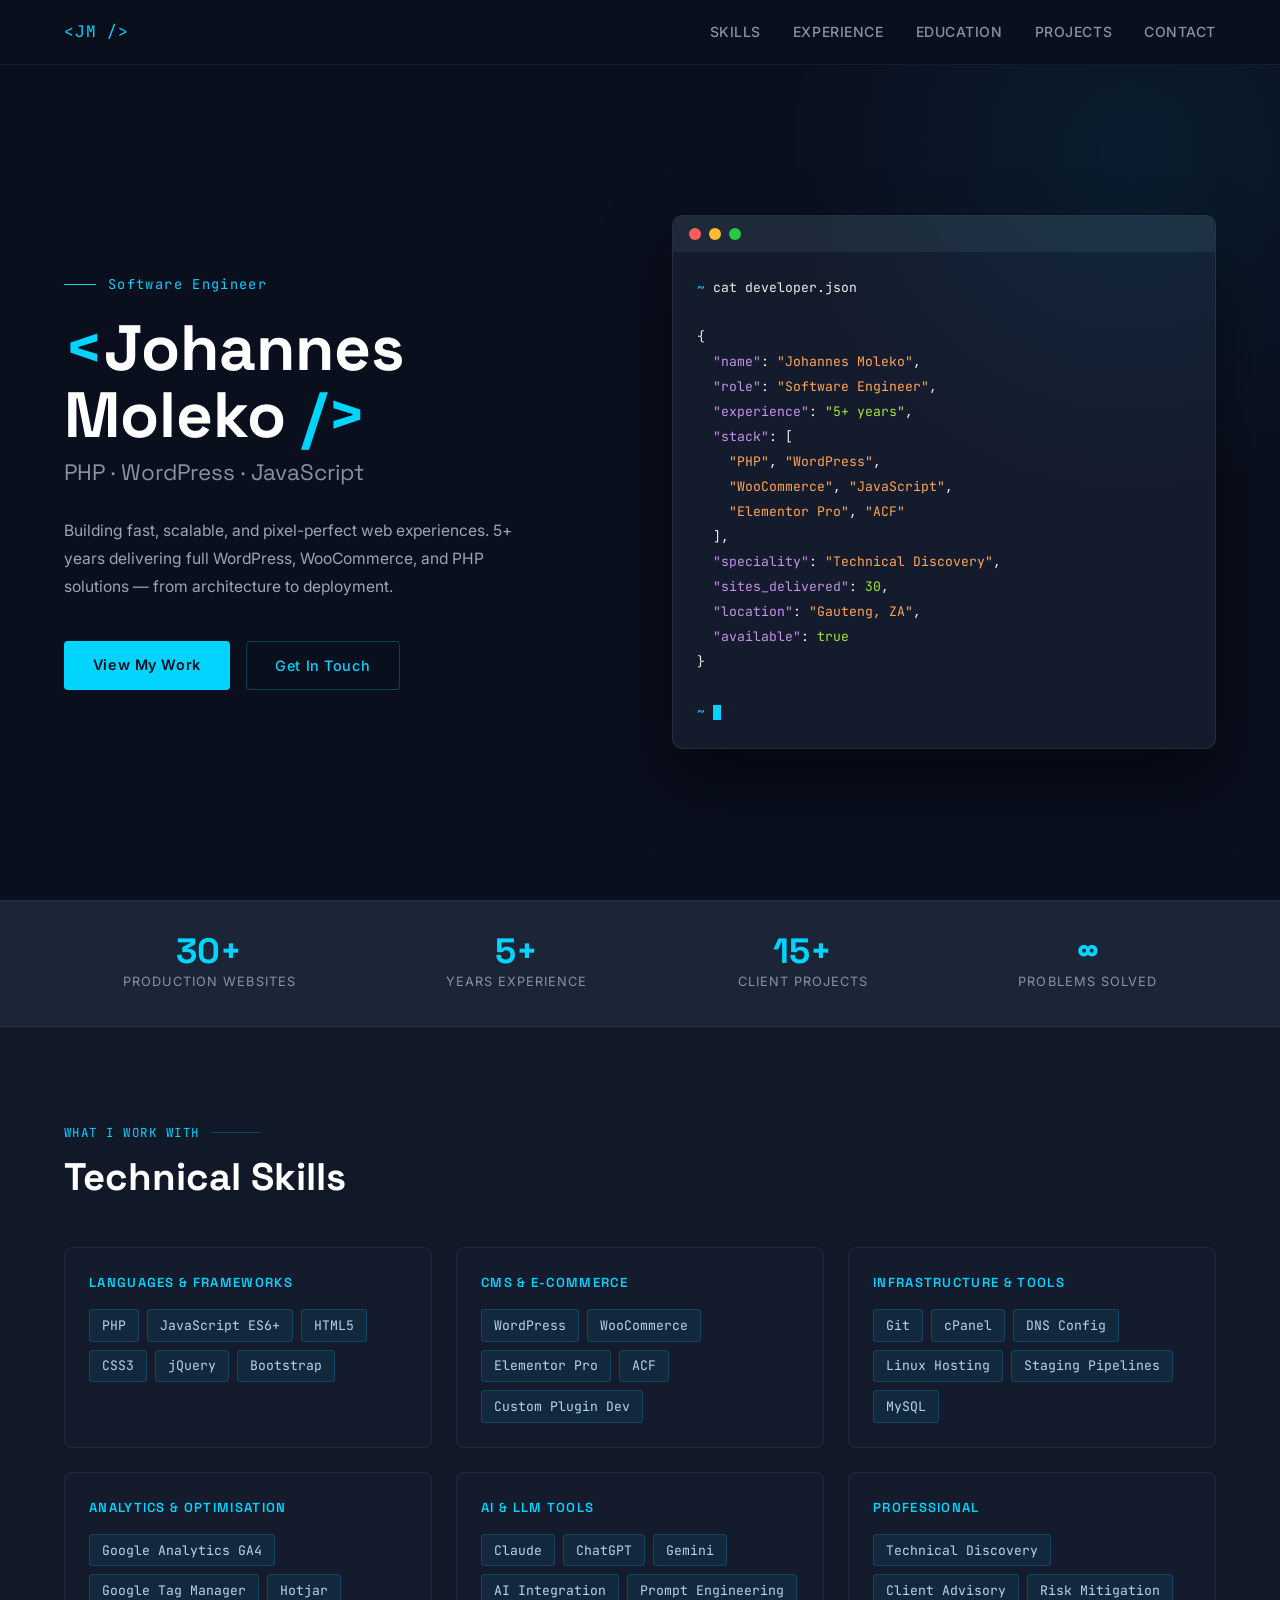
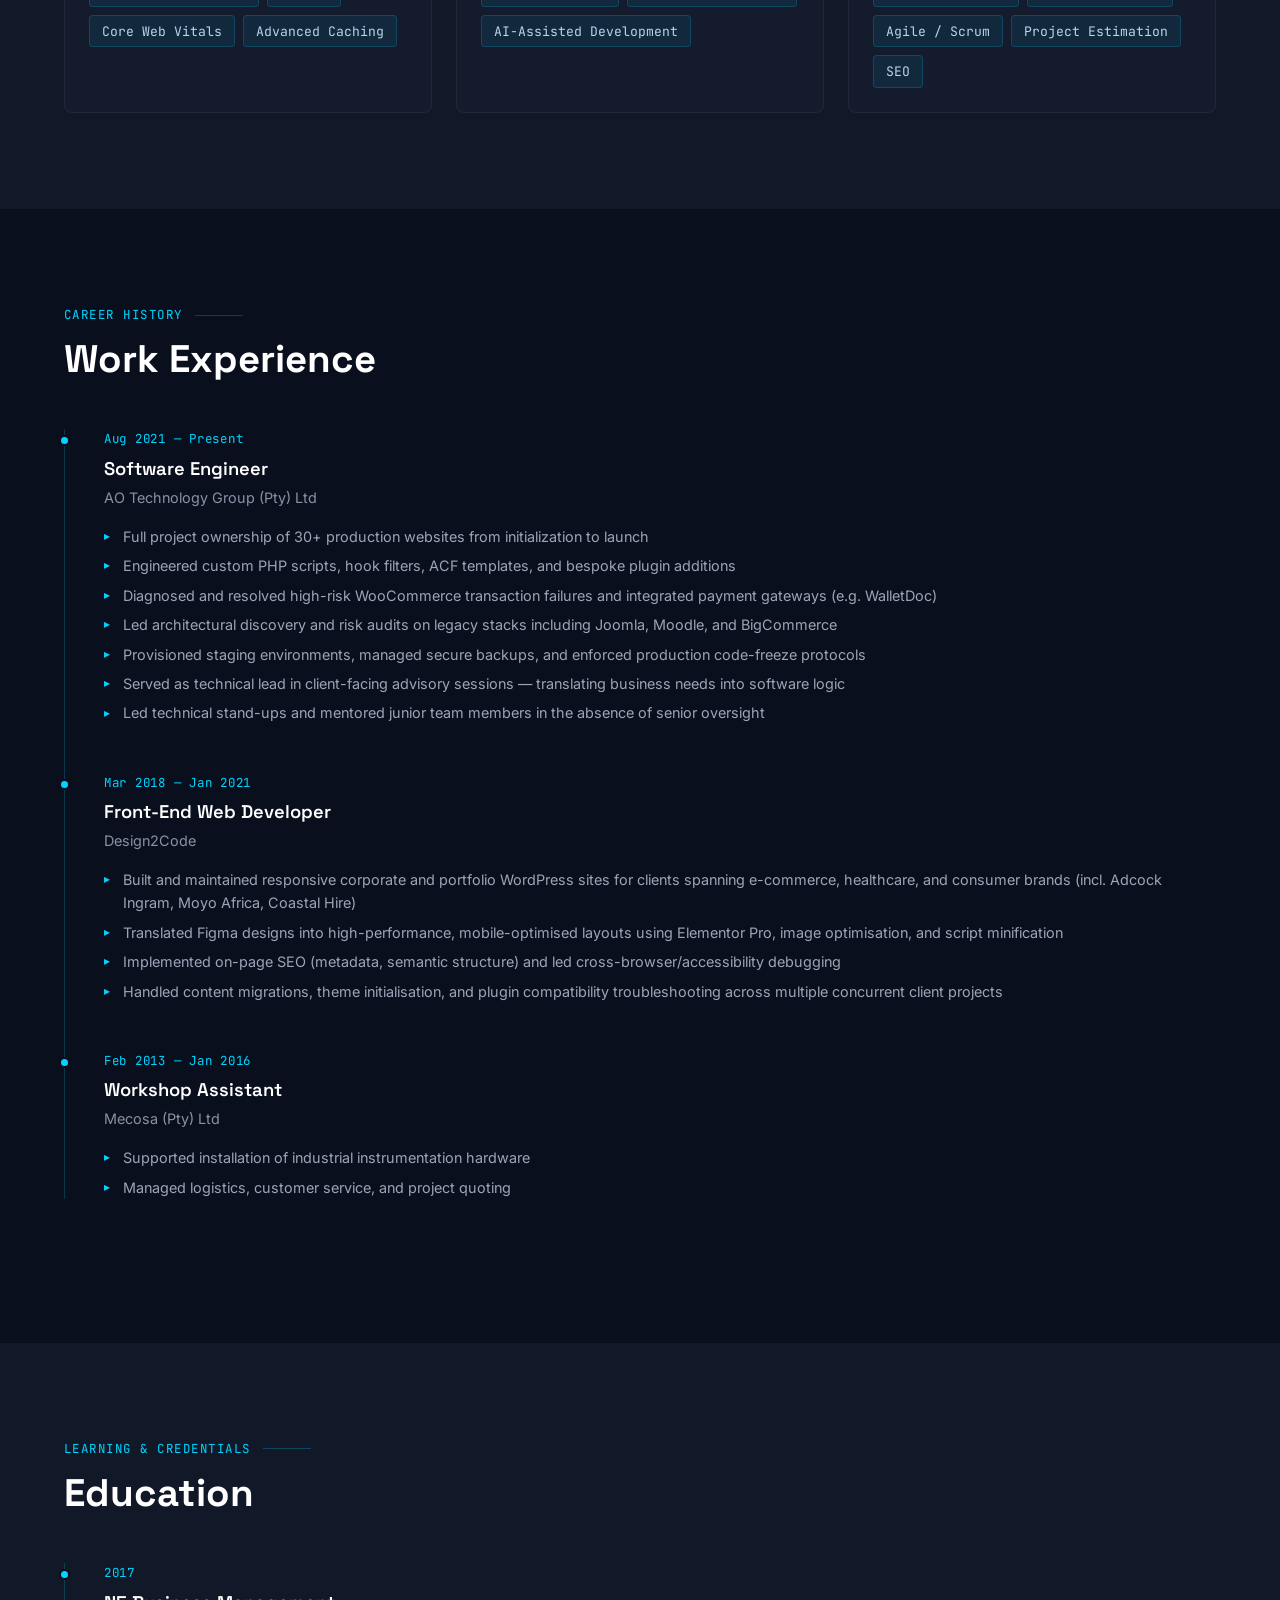
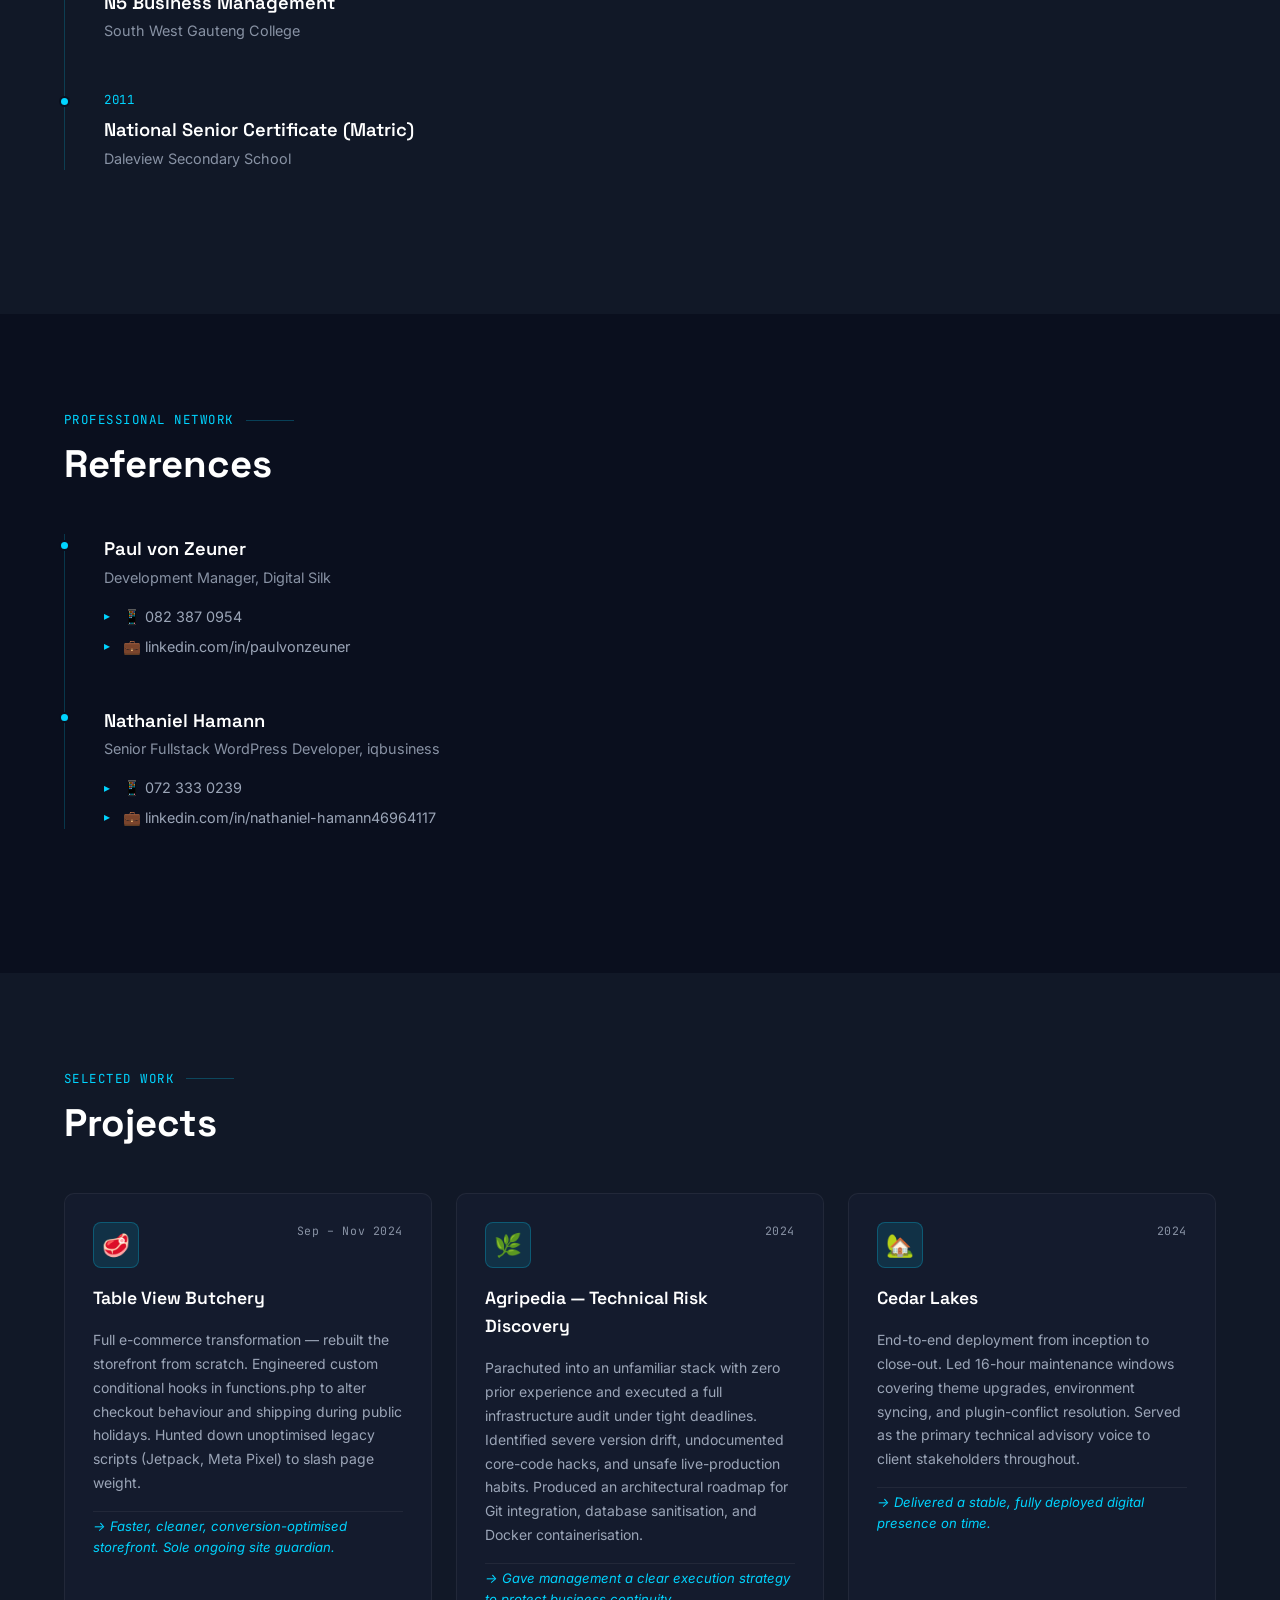
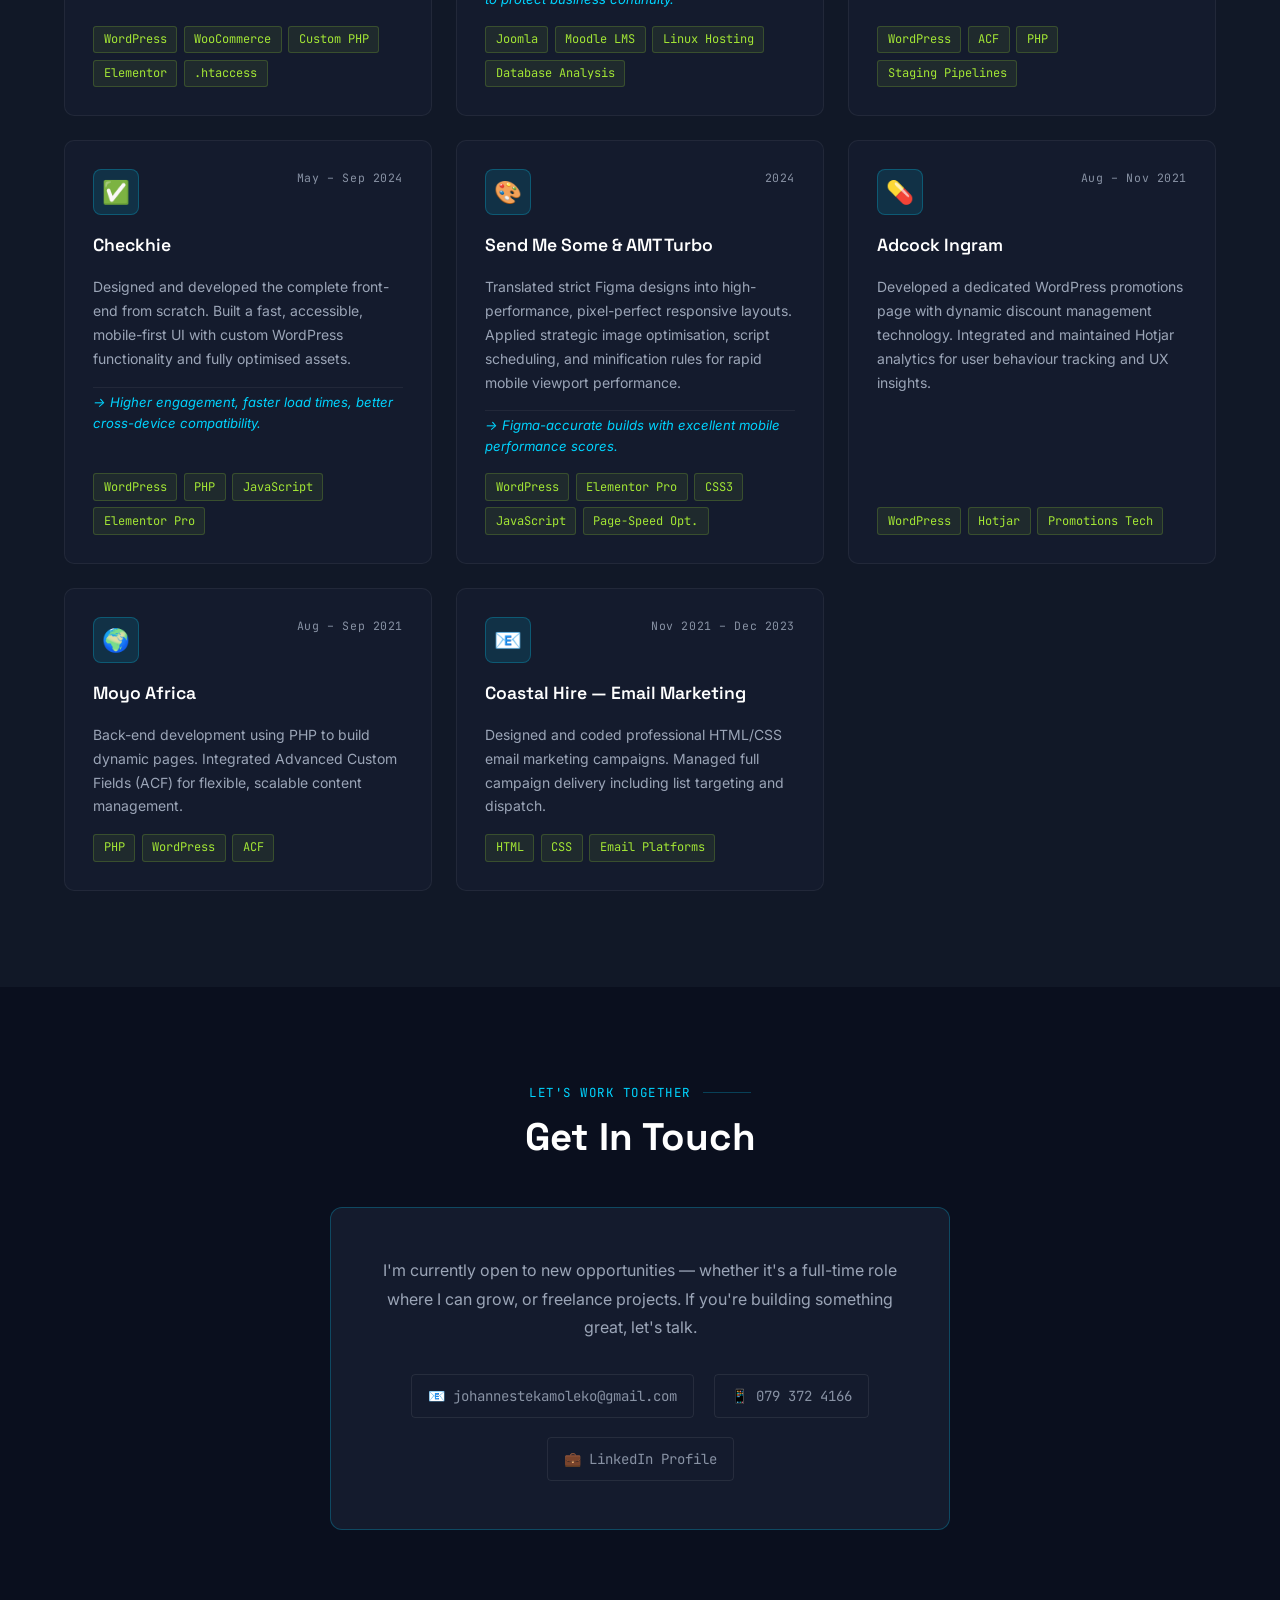
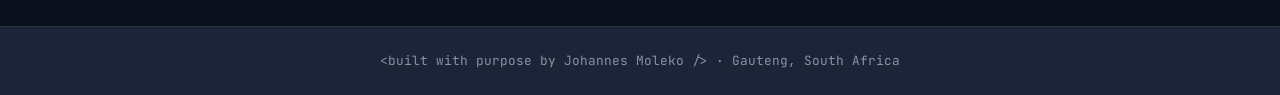
==== index.html @ 02ab4fca "Fix portfolio page: serve as index.html, valid HTML, mobile nav, a11y Co-Authored-By: Devin AI <1582" ====
<!DOCTYPE html>
<html lang="en">
<head>
<meta charset="UTF-8">
<meta name="viewport" content="width=device-width, initial-scale=1.0">
<title>Johannes Moleko — Software Engineer</title>
<meta name="description" content="Johannes Moleko — Software Engineer in Gauteng, South Africa. 5+ years building PHP, WordPress, WooCommerce and JavaScript solutions.">
<meta name="theme-color" content="#0A0F1E">
<meta property="og:type" content="website">
<meta property="og:title" content="Johannes Moleko — Software Engineer">
<meta property="og:description" content="5+ years building PHP, WordPress, WooCommerce and JavaScript solutions — from architecture to deployment.">
<link rel="preconnect" href="https://fonts.googleapis.com">
<link rel="preconnect" href="https://fonts.gstatic.com" crossorigin>
<link href="https://fonts.googleapis.com/css2?family=Space+Grotesk:wght@300;400;500;600;700&amp;family=Inter:wght@300;400;500&amp;family=JetBrains+Mono:wght@400;500&amp;display=swap" rel="stylesheet">
<style>
  *, *::before, *::after { box-sizing: border-box; margin: 0; padding: 0; }

  :root {
    --navy: #0A0F1E;
    --navy-mid: #111827;
    --navy-light: #1C2538;
    --cyan: #00D4FF;
    --cyan-dim: rgba(0,212,255,0.12);
    --cyan-border: rgba(0,212,255,0.25);
    --cream: #F0EDE6;
    --slate: #8892A4;
    --white: #ffffff;
    --card-bg: #141B2D;
  }

  html { scroll-behavior: smooth; }

  @media (prefers-reduced-motion: reduce) {
    html { scroll-behavior: auto; }
    *, *::before, *::after {
      animation-duration: 0.01ms !important;
      animation-iteration-count: 1 !important;
      transition-duration: 0.01ms !important;
    }
  }

  body {
    background: var(--navy);
    color: var(--cream);
    font-family: 'Inter', sans-serif;
    font-size: 16px;
    line-height: 1.6;
    overflow-x: hidden;
  }

  /* Offset anchor targets so the fixed nav does not cover section headings */
  section[id], div[id] { scroll-margin-top: 5rem; }

  a:focus-visible, button:focus-visible {
    outline: 2px solid var(--cyan);
    outline-offset: 3px;
  }

  .skip-link {
    position: absolute; left: -9999px; top: 0; z-index: 200;
    background: var(--cyan); color: var(--navy);
    padding: 0.6rem 1rem; border-radius: 0 0 4px 0;
    font-size: 0.875rem; text-decoration: none;
  }
  .skip-link:focus { left: 0; }

  /* NAV */
  nav {
    position: fixed; top: 0; left: 0; right: 0; z-index: 100;
    display: flex; justify-content: space-between; align-items: center;
    padding: 1.2rem 5%;
    background: rgba(10,15,30,0.85);
    backdrop-filter: blur(12px);
    border-bottom: 1px solid rgba(255,255,255,0.05);
  }
  .nav-logo {
    font-family: 'JetBrains Mono', monospace;
    font-size: 1rem; color: var(--cyan);
    text-decoration: none; letter-spacing: 0.05em;
  }
  .nav-links { display: flex; gap: 2rem; list-style: none; }
  .nav-links a {
    color: var(--slate); text-decoration: none; font-size: 0.875rem;
    font-weight: 500; letter-spacing: 0.04em; text-transform: uppercase;
    transition: color 0.2s;
  }
  .nav-links a:hover, .nav-links a:focus-visible { color: var(--cyan); }

  /* HERO */
  .hero {
    min-height: 100vh;
    display: flex; align-items: center;
    padding: 8rem 5% 4rem;
    position: relative; overflow: hidden;
  }
  .hero::before {
    content: '';
    position: absolute; top: -200px; right: -200px;
    width: 700px; height: 700px;
    background: radial-gradient(circle, rgba(0,212,255,0.07) 0%, transparent 70%);
    pointer-events: none;
  }
  .hero-grid {
    display: grid; grid-template-columns: 1fr 1fr;
    gap: 4rem; align-items: center; max-width: 1200px; margin: 0 auto; width: 100%;
  }
  .hero-eyebrow {
    font-family: 'JetBrains Mono', monospace;
    font-size: 0.85rem; color: var(--cyan);
    letter-spacing: 0.1em; margin-bottom: 1.2rem;
    display: flex; align-items: center; gap: 0.75rem;
  }
  .hero-eyebrow::before {
    content: ''; display: block;
    width: 32px; height: 1px; background: var(--cyan);
  }
  .hero-name {
    font-family: 'Space Grotesk', sans-serif;
    font-size: clamp(2.5rem, 5vw, 4.5rem);
    font-weight: 700; line-height: 1.05;
    color: var(--white); margin-bottom: 0.5rem;
  }
  .hero-bracket { color: var(--cyan); }
  .hero-title {
    font-family: 'Space Grotesk', sans-serif;
    font-size: clamp(1rem, 2vw, 1.4rem);
    font-weight: 400; color: var(--slate);
    margin-bottom: 1.8rem; line-height: 1.4;
  }
  .hero-desc {
    color: #9BA5B7; font-size: 0.975rem;
    line-height: 1.8; margin-bottom: 2.5rem; max-width: 480px;
  }
  .hero-cta { display: flex; gap: 1rem; flex-wrap: wrap; }
  .btn-primary {
    background: var(--cyan); color: var(--navy);
    padding: 0.75rem 1.8rem; border-radius: 4px;
    font-weight: 600; font-size: 0.9rem;
    text-decoration: none; letter-spacing: 0.04em;
    transition: opacity 0.2s, transform 0.2s;
    display: inline-block;
  }
  .btn-primary:hover { opacity: 0.88; transform: translateY(-2px); }
  .btn-outline {
    border: 1px solid var(--cyan-border); color: var(--cyan);
    padding: 0.75rem 1.8rem; border-radius: 4px;
    font-weight: 500; font-size: 0.9rem;
    text-decoration: none; letter-spacing: 0.04em;
    transition: background 0.2s, transform 0.2s;
    display: inline-block;
  }
  .btn-outline:hover { background: var(--cyan-dim); transform: translateY(-2px); }

  /* Terminal card */
  .terminal {
    background: var(--card-bg);
    border: 1px solid rgba(255,255,255,0.08);
    border-radius: 10px; overflow: hidden;
    box-shadow: 0 32px 64px rgba(0,0,0,0.5);
  }
  .terminal-bar {
    background: #1E2A3A; padding: 0.75rem 1rem;
    display: flex; align-items: center; gap: 0.5rem;
  }
  .dot { width: 12px; height: 12px; border-radius: 50%; }
  .dot-red { background: #FF5F57; }
  .dot-yellow { background: #FEBC2E; }
  .dot-green { background: #28C840; }
  .terminal-body {
    padding: 1.5rem;
    font-family: 'JetBrains Mono', monospace;
    font-size: 0.82rem; line-height: 1.9;
  }
  .t-prompt { color: var(--cyan); }
  .t-cmd { color: var(--cream); }
  .t-key { color: #C792EA; }
  .t-val { color: #A3E635; }
  .t-str { color: #FFA657; }
  .t-comment { color: var(--slate); }
  .cursor {
    display: inline-block; width: 8px; height: 1.1em;
    background: var(--cyan); vertical-align: text-bottom;
    animation: blink 1.1s step-end infinite;
  }
  @keyframes blink { 50% { opacity: 0; } }

  /* STATS BAR */
  .stats-bar {
    background: var(--navy-light);
    border-top: 1px solid rgba(255,255,255,0.05);
    border-bottom: 1px solid rgba(255,255,255,0.05);
    padding: 2rem 5%;
  }
  .stats-inner {
    max-width: 1200px; margin: 0 auto;
    display: flex; justify-content: space-around; flex-wrap: wrap; gap: 2rem;
  }
  .stat { text-align: center; }
  .stat-num {
    font-family: 'Space Grotesk', sans-serif;
    font-size: 2.2rem; font-weight: 700; color: var(--cyan);
    display: block; line-height: 1;
  }
  .stat-label {
    font-size: 0.8rem; color: var(--slate);
    text-transform: uppercase; letter-spacing: 0.08em;
    margin-top: 0.3rem;
  }

  /* SECTION COMMON */
  section { padding: 6rem 5%; }
  .section-inner { max-width: 1200px; margin: 0 auto; }
  .section-label {
    font-family: 'JetBrains Mono', monospace;
    font-size: 0.78rem; color: var(--cyan);
    letter-spacing: 0.12em; text-transform: uppercase;
    display: flex; align-items: center; gap: 0.75rem;
    margin-bottom: 0.75rem;
  }
  .section-label::after {
    content: ''; flex: 1; max-width: 48px;
    height: 1px; background: var(--cyan-border);
  }
  .section-title {
    font-family: 'Space Grotesk', sans-serif;
    font-size: clamp(1.8rem, 3vw, 2.6rem);
    font-weight: 700; color: var(--white);
    margin-bottom: 3rem; line-height: 1.15;
  }

  /* SKILLS */
  .skills-section { background: var(--navy-mid); }
  .skills-grid {
    display: grid; grid-template-columns: repeat(auto-fit, minmax(280px, 1fr));
    gap: 1.5rem;
  }
  .skill-group {
    background: var(--card-bg);
    border: 1px solid rgba(255,255,255,0.06);
    border-radius: 8px; padding: 1.5rem;
    transition: border-color 0.2s;
  }
  .skill-group:hover { border-color: var(--cyan-border); }
  .skill-group-title {
    font-family: 'Space Grotesk', sans-serif;
    font-size: 0.82rem; font-weight: 600;
    color: var(--cyan); text-transform: uppercase;
    letter-spacing: 0.1em; margin-bottom: 1rem;
  }
  .skill-tags { display: flex; flex-wrap: wrap; gap: 0.5rem; }
  .tag {
    background: rgba(0,212,255,0.08);
    border: 1px solid rgba(0,212,255,0.18);
    color: #B8D4E8; padding: 0.3rem 0.75rem;
    border-radius: 4px; font-size: 0.82rem;
    font-family: 'JetBrains Mono', monospace;
  }

  /* EXPERIENCE */
  .timeline { position: relative; }
  .timeline::before {
    content: ''; position: absolute;
    left: 0; top: 0; bottom: 0;
    width: 1px; background: rgba(0,212,255,0.2);
  }
  .timeline-item {
    padding-left: 2.5rem; margin-bottom: 3rem; position: relative;
  }
  .timeline-item::before {
    content: ''; position: absolute; left: -5px; top: 6px;
    width: 11px; height: 11px; border-radius: 50%;
    background: var(--cyan); border: 2px solid var(--navy);
  }
  .timeline-period {
    font-family: 'JetBrains Mono', monospace;
    font-size: 0.78rem; color: var(--cyan);
    letter-spacing: 0.06em; margin-bottom: 0.3rem;
  }
  .timeline-role {
    font-family: 'Space Grotesk', sans-serif;
    font-size: 1.15rem; font-weight: 600;
    color: var(--white); margin-bottom: 0.15rem;
  }
  .timeline-company {
    font-size: 0.9rem; color: var(--slate); margin-bottom: 1rem;
  }
  .timeline-list {
    list-style: none; display: flex; flex-direction: column; gap: 0.4rem;
  }
  .timeline-list li {
    font-size: 0.9rem; color: #9BA5B7;
    padding-left: 1.2rem; position: relative;
  }
  .timeline-list li::before {
    content: '▸'; position: absolute; left: 0;
    color: var(--cyan); font-size: 0.75rem; top: 0.1em;
  }

  /* PROJECTS */
  .projects-section { background: var(--navy-mid); }
  .projects-grid {
    display: grid; grid-template-columns: repeat(auto-fill, minmax(340px, 1fr));
    gap: 1.5rem;
  }
  .project-card {
    background: var(--card-bg);
    border: 1px solid rgba(255,255,255,0.06);
    border-radius: 10px; padding: 1.75rem;
    display: flex; flex-direction: column; gap: 1rem;
    transition: border-color 0.25s, transform 0.25s;
  }
  .project-card:hover { border-color: var(--cyan-border); transform: translateY(-4px); }
  .project-header { display: flex; justify-content: space-between; align-items: flex-start; }
  .project-icon {
    font-size: 1.4rem; background: var(--cyan-dim);
    border: 1px solid var(--cyan-border);
    width: 46px; height: 46px; border-radius: 8px;
    display: flex; align-items: center; justify-content: center;
  }
  .project-period {
    font-family: 'JetBrains Mono', monospace;
    font-size: 0.72rem; color: var(--slate);
    letter-spacing: 0.05em; text-align: right;
  }
  .project-name {
    font-family: 'Space Grotesk', sans-serif;
    font-size: 1.1rem; font-weight: 600; color: var(--white);
  }
  .project-desc { font-size: 0.875rem; color: #9BA5B7; line-height: 1.7; }
  .project-impact {
    font-size: 0.82rem; color: var(--cyan);
    font-style: italic; padding-top: 0.25rem;
    border-top: 1px solid rgba(255,255,255,0.06);
  }
  .project-stack { display: flex; flex-wrap: wrap; gap: 0.4rem; margin-top: auto; }
  .stack-tag {
    background: rgba(163,230,53,0.08); border: 1px solid rgba(163,230,53,0.2);
    color: #A3E635; padding: 0.2rem 0.6rem;
    border-radius: 3px; font-size: 0.75rem;
    font-family: 'JetBrains Mono', monospace;
  }

  /* CONTACT */
  .contact-section { text-align: center; }
  .section-label-center { justify-content: center; }
  .section-title-center { text-align: center; }
  .contact-card {
    max-width: 620px; margin: 0 auto;
    background: var(--card-bg);
    border: 1px solid var(--cyan-border);
    border-radius: 12px; padding: 3rem 2.5rem;
  }
  .contact-card p { color: #9BA5B7; margin-bottom: 2rem; line-height: 1.8; }
  .contact-links { display: flex; justify-content: center; gap: 1.2rem; flex-wrap: wrap; }
  .contact-link {
    display: flex; align-items: center; gap: 0.5rem;
    color: var(--slate); text-decoration: none;
    font-size: 0.875rem; font-family: 'JetBrains Mono', monospace;
    padding: 0.6rem 1rem; border-radius: 4px;
    border: 1px solid rgba(255,255,255,0.08);
    transition: color 0.2s, border-color 0.2s;
  }
  .contact-link:hover { color: var(--cyan); border-color: var(--cyan-border); }

  /* FOOTER */
  footer {
    background: var(--navy-light);
    border-top: 1px solid rgba(255,255,255,0.05);
    padding: 1.5rem 5%; text-align: center;
    font-size: 0.8rem; color: var(--slate);
    font-family: 'JetBrains Mono', monospace;
  }

  /* RESPONSIVE */
  @media (max-width: 768px) {
    .hero-grid { grid-template-columns: 1fr; gap: 3rem; }
    .terminal { display: none; }
    nav { flex-wrap: wrap; gap: 0.5rem 1rem; padding: 0.9rem 5%; }
    .nav-links {
      width: 100%; gap: 0.9rem 1.2rem;
      flex-wrap: wrap; justify-content: flex-start;
    }
    .nav-links a { font-size: 0.75rem; }
    .hero { padding: 9rem 5% 4rem; }
    .projects-grid { grid-template-columns: 1fr; }
    section { padding: 4rem 5%; }
  }

  @media (max-width: 400px) {
    .projects-grid { grid-template-columns: minmax(0, 1fr); }
  }
</style>
</head>
<body>

<a href="#main" class="skip-link">Skip to content</a>

<nav aria-label="Primary">
  <a href="#home" class="nav-logo" aria-label="Johannes Moleko — home">&lt;JM /&gt;</a>
  <ul class="nav-links">
    <li><a href="#skills">Skills</a></li>
    <li><a href="#experience">Experience</a></li>
    <li><a href="#education">Education</a></li>
    <li><a href="#projects">Projects</a></li>
    <li><a href="#contact">Contact</a></li>
  </ul>
</nav>

<main id="main">

<!-- HERO -->
<section class="hero" id="home">
  <div class="hero-grid">
    <div>
      <div class="hero-eyebrow">Software Engineer</div>
      <h1 class="hero-name">
        <span class="hero-bracket">&lt;</span>Johannes<br>Moleko<span class="hero-bracket"> /&gt;</span>
      </h1>
      <p class="hero-title">PHP · WordPress · JavaScript</p>
      <p class="hero-desc">
        Building fast, scalable, and pixel-perfect web experiences.
        5+ years delivering full WordPress, WooCommerce, and PHP solutions —
        from architecture to deployment.
      </p>
      <div class="hero-cta">
        <a href="#projects" class="btn-primary">View My Work</a>
        <a href="#contact" class="btn-outline">Get In Touch</a>
      </div>
    </div>
    <div class="terminal">
      <div class="terminal-bar" aria-hidden="true">
        <div class="dot dot-red"></div>
        <div class="dot dot-yellow"></div>
        <div class="dot dot-green"></div>
      </div>
      <div class="terminal-body">
        <div><span class="t-prompt">~</span> <span class="t-cmd">cat developer.json</span></div>
        <div>&nbsp;</div>
        <div>{</div>
        <div>&nbsp;&nbsp;<span class="t-key">"name"</span>: <span class="t-str">"Johannes Moleko"</span>,</div>
        <div>&nbsp;&nbsp;<span class="t-key">"role"</span>: <span class="t-str">"Software Engineer"</span>,</div>
        <div>&nbsp;&nbsp;<span class="t-key">"experience"</span>: <span class="t-val">"5+ years"</span>,</div>
        <div>&nbsp;&nbsp;<span class="t-key">"stack"</span>: [</div>
        <div>&nbsp;&nbsp;&nbsp;&nbsp;<span class="t-str">"PHP"</span>, <span class="t-str">"WordPress"</span>,</div>
        <div>&nbsp;&nbsp;&nbsp;&nbsp;<span class="t-str">"WooCommerce"</span>, <span class="t-str">"JavaScript"</span>,</div>
        <div>&nbsp;&nbsp;&nbsp;&nbsp;<span class="t-str">"Elementor Pro"</span>, <span class="t-str">"ACF"</span></div>
        <div>&nbsp;&nbsp;],</div>
        <div>&nbsp;&nbsp;<span class="t-key">"speciality"</span>: <span class="t-str">"Technical Discovery"</span>,</div>
        <div>&nbsp;&nbsp;<span class="t-key">"sites_delivered"</span>: <span class="t-val">30</span>,</div>
        <div>&nbsp;&nbsp;<span class="t-key">"location"</span>: <span class="t-str">"Gauteng, ZA"</span>,</div>
        <div>&nbsp;&nbsp;<span class="t-key">"available"</span>: <span class="t-val">true</span></div>
        <div>}</div>
        <div>&nbsp;</div>
        <div><span class="t-prompt">~</span> <span class="cursor"></span></div>
      </div>
    </div>
  </div>
</section>

<!-- STATS -->
<div class="stats-bar">
  <div class="stats-inner">
    <div class="stat">
      <span class="stat-num">30+</span>
      <span class="stat-label">Production Websites</span>
    </div>
    <div class="stat">
      <span class="stat-num">5+</span>
      <span class="stat-label">Years Experience</span>
    </div>
    <div class="stat">
      <span class="stat-num">15+</span>
      <span class="stat-label">Client Projects</span>
    </div>
    <div class="stat">
      <span class="stat-num">∞</span>
      <span class="stat-label">Problems Solved</span>
    </div>
  </div>
</div>

<!-- SKILLS -->
<section class="skills-section" id="skills">
  <div class="section-inner">
    <div class="section-label">What I work with</div>
    <h2 class="section-title">Technical Skills</h2>
    <div class="skills-grid">
      <div class="skill-group">
        <div class="skill-group-title">Languages &amp; Frameworks</div>
        <div class="skill-tags">
          <span class="tag">PHP</span>
          <span class="tag">JavaScript ES6+</span>
          <span class="tag">HTML5</span>
          <span class="tag">CSS3</span>
          <span class="tag">jQuery</span>
          <span class="tag">Bootstrap</span>
        </div>
      </div>
      <div class="skill-group">
        <div class="skill-group-title">CMS &amp; E-commerce</div>
        <div class="skill-tags">
          <span class="tag">WordPress</span>
          <span class="tag">WooCommerce</span>
          <span class="tag">Elementor Pro</span>
          <span class="tag">ACF</span>
          <span class="tag">Custom Plugin Dev</span>
        </div>
      </div>
      <div class="skill-group">
        <div class="skill-group-title">Infrastructure &amp; Tools</div>
        <div class="skill-tags">
          <span class="tag">Git</span>
          <span class="tag">cPanel</span>
          <span class="tag">DNS Config</span>
          <span class="tag">Linux Hosting</span>
          <span class="tag">Staging Pipelines</span>
          <span class="tag">MySQL</span>
        </div>
      </div>
      <div class="skill-group">
        <div class="skill-group-title">Analytics &amp; Optimisation</div>
        <div class="skill-tags">
          <span class="tag">Google Analytics GA4</span>
          <span class="tag">Google Tag Manager</span>
          <span class="tag">Hotjar</span>
          <span class="tag">Core Web Vitals</span>
          <span class="tag">Advanced Caching</span>
        </div>
      </div>
      <div class="skill-group">
        <div class="skill-group-title">AI &amp; LLM Tools</div>
        <div class="skill-tags">
          <span class="tag">Claude</span>
          <span class="tag">ChatGPT</span>
          <span class="tag">Gemini</span>
          <span class="tag">AI Integration</span>
          <span class="tag">Prompt Engineering</span>
          <span class="tag">AI-Assisted Development</span>
        </div>
      </div>
      <div class="skill-group">
        <div class="skill-group-title">Professional</div>
        <div class="skill-tags">
          <span class="tag">Technical Discovery</span>
          <span class="tag">Client Advisory</span>
          <span class="tag">Risk Mitigation</span>
          <span class="tag">Agile / Scrum</span>
          <span class="tag">Project Estimation</span>
          <span class="tag">SEO</span>
        </div>
      </div>
    </div>
  </div>
</section>

<!-- EXPERIENCE -->
<section id="experience">
  <div class="section-inner">
    <div class="section-label">Career history</div>
    <h2 class="section-title">Work Experience</h2>
    <div class="timeline">
      <div class="timeline-item">
        <div class="timeline-period">Aug 2021 — Present</div>
        <div class="timeline-role">Software Engineer</div>
        <div class="timeline-company">AO Technology Group (Pty) Ltd</div>
        <ul class="timeline-list">
          <li>Full project ownership of 30+ production websites from initialization to launch</li>
          <li>Engineered custom PHP scripts, hook filters, ACF templates, and bespoke plugin additions</li>
          <li>Diagnosed and resolved high-risk WooCommerce transaction failures and integrated payment gateways (e.g. WalletDoc)</li>
          <li>Led architectural discovery and risk audits on legacy stacks including Joomla, Moodle, and BigCommerce</li>
          <li>Provisioned staging environments, managed secure backups, and enforced production code-freeze protocols</li>
          <li>Served as technical lead in client-facing advisory sessions — translating business needs into software logic</li>
          <li>Led technical stand-ups and mentored junior team members in the absence of senior oversight</li>
        </ul>
      </div>
      <div class="timeline-item">
        <div class="timeline-period">Mar 2018 — Jan 2021</div>
        <div class="timeline-role">Front-End Web Developer</div>
        <div class="timeline-company">Design2Code</div>
        <ul class="timeline-list">
          <li>Built and maintained responsive corporate and portfolio WordPress sites for clients spanning e-commerce, healthcare, and consumer brands (incl. Adcock Ingram, Moyo Africa, Coastal Hire)</li>
          <li>Translated Figma designs into high-performance, mobile-optimised layouts using Elementor Pro, image optimisation, and script minification</li>
          <li>Implemented on-page SEO (metadata, semantic structure) and led cross-browser/accessibility debugging</li>
          <li>Handled content migrations, theme initialisation, and plugin compatibility troubleshooting across multiple concurrent client projects</li>
        </ul>
      </div>
      <div class="timeline-item">
        <div class="timeline-period">Feb 2013 — Jan 2016</div>
        <div class="timeline-role">Workshop Assistant</div>
        <div class="timeline-company">Mecosa (Pty) Ltd</div>
        <ul class="timeline-list">
          <li>Supported installation of industrial instrumentation hardware</li>
          <li>Managed logistics, customer service, and project quoting</li>
        </ul>
      </div>
    </div>
  </div>
</section>

<!-- EDUCATION -->
<section class="skills-section" id="education">
  <div class="section-inner">
    <div class="section-label">Learning &amp; credentials</div>
    <h2 class="section-title">Education</h2>
    <div class="timeline">
      <div class="timeline-item">
        <div class="timeline-period">2017</div>
        <div class="timeline-role">N5 Business Management</div>
        <div class="timeline-company">South West Gauteng College</div>
      </div>
      <div class="timeline-item">
        <div class="timeline-period">2011</div>
        <div class="timeline-role">National Senior Certificate (Matric)</div>
        <div class="timeline-company">Daleview Secondary School</div>
      </div>
    </div>
  </div>
</section>

<!-- REFERENCES -->
<section id="references">
  <div class="section-inner">
    <div class="section-label">Professional network</div>
    <h2 class="section-title">References</h2>
    <div class="timeline">
      <div class="timeline-item">
        <div class="timeline-role">Paul von Zeuner</div>
        <div class="timeline-company">Development Manager, Digital Silk</div>
        <ul class="timeline-list">
          <li>📱 082 387 0954</li>
          <li>💼 linkedin.com/in/paulvonzeuner</li>
        </ul>
      </div>
      <div class="timeline-item">
        <div class="timeline-role">Nathaniel Hamann</div>
        <div class="timeline-company">Senior Fullstack WordPress Developer, iqbusiness</div>
        <ul class="timeline-list">
          <li>📱 072 333 0239</li>
          <li>💼 linkedin.com/in/nathaniel-hamann46964117</li>
        </ul>
      </div>
    </div>
  </div>
</section>

<!-- PROJECTS -->
<section class="projects-section" id="projects">
  <div class="section-inner">
    <div class="section-label">Selected work</div>
    <h2 class="section-title">Projects</h2>
    <div class="projects-grid">

      <div class="project-card">
        <div class="project-header">
          <div class="project-icon" aria-hidden="true">🥩</div>
          <div class="project-period">Sep – Nov 2024</div>
        </div>
        <div class="project-name">Table View Butchery</div>
        <div class="project-desc">Full e-commerce transformation — rebuilt the storefront from scratch. Engineered custom conditional hooks in functions.php to alter checkout behaviour and shipping during public holidays. Hunted down unoptimised legacy scripts (Jetpack, Meta Pixel) to slash page weight.</div>
        <div class="project-impact">→ Faster, cleaner, conversion-optimised storefront. Sole ongoing site guardian.</div>
        <div class="project-stack">
          <span class="stack-tag">WordPress</span>
          <span class="stack-tag">WooCommerce</span>
          <span class="stack-tag">Custom PHP</span>
          <span class="stack-tag">Elementor</span>
          <span class="stack-tag">.htaccess</span>
        </div>
      </div>

      <div class="project-card">
        <div class="project-header">
          <div class="project-icon" aria-hidden="true">🌿</div>
          <div class="project-period">2024</div>
        </div>
        <div class="project-name">Agripedia — Technical Risk Discovery</div>
        <div class="project-desc">Parachuted into an unfamiliar stack with zero prior experience and executed a full infrastructure audit under tight deadlines. Identified severe version drift, undocumented core-code hacks, and unsafe live-production habits. Produced an architectural roadmap for Git integration, database sanitisation, and Docker containerisation.</div>
        <div class="project-impact">→ Gave management a clear execution strategy to protect business continuity.</div>
        <div class="project-stack">
          <span class="stack-tag">Joomla</span>
          <span class="stack-tag">Moodle LMS</span>
          <span class="stack-tag">Linux Hosting</span>
          <span class="stack-tag">Database Analysis</span>
        </div>
      </div>

      <div class="project-card">
        <div class="project-header">
          <div class="project-icon" aria-hidden="true">🏡</div>
          <div class="project-period">2024</div>
        </div>
        <div class="project-name">Cedar Lakes</div>
        <div class="project-desc">End-to-end deployment from inception to close-out. Led 16-hour maintenance windows covering theme upgrades, environment syncing, and plugin-conflict resolution. Served as the primary technical advisory voice to client stakeholders throughout.</div>
        <div class="project-impact">→ Delivered a stable, fully deployed digital presence on time.</div>
        <div class="project-stack">
          <span class="stack-tag">WordPress</span>
          <span class="stack-tag">ACF</span>
          <span class="stack-tag">PHP</span>
          <span class="stack-tag">Staging Pipelines</span>
        </div>
      </div>

      <div class="project-card">
        <div class="project-header">
          <div class="project-icon" aria-hidden="true">✅</div>
          <div class="project-period">May – Sep 2024</div>
        </div>
        <div class="project-name">Checkhie</div>
        <div class="project-desc">Designed and developed the complete front-end from scratch. Built a fast, accessible, mobile-first UI with custom WordPress functionality and fully optimised assets.</div>
        <div class="project-impact">→ Higher engagement, faster load times, better cross-device compatibility.</div>
        <div class="project-stack">
          <span class="stack-tag">WordPress</span>
          <span class="stack-tag">PHP</span>
          <span class="stack-tag">JavaScript</span>
          <span class="stack-tag">Elementor Pro</span>
        </div>
      </div>

      <div class="project-card">
        <div class="project-header">
          <div class="project-icon" aria-hidden="true">🎨</div>
          <div class="project-period">2024</div>
        </div>
        <div class="project-name">Send Me Some &amp; AMT Turbo</div>
        <div class="project-desc">Translated strict Figma designs into high-performance, pixel-perfect responsive layouts. Applied strategic image optimisation, script scheduling, and minification rules for rapid mobile viewport performance.</div>
        <div class="project-impact">→ Figma-accurate builds with excellent mobile performance scores.</div>
        <div class="project-stack">
          <span class="stack-tag">WordPress</span>
          <span class="stack-tag">Elementor Pro</span>
          <span class="stack-tag">CSS3</span>
          <span class="stack-tag">JavaScript</span>
          <span class="stack-tag">Page-Speed Opt.</span>
        </div>
      </div>

      <div class="project-card">
        <div class="project-header">
          <div class="project-icon" aria-hidden="true">💊</div>
          <div class="project-period">Aug – Nov 2021</div>
        </div>
        <div class="project-name">Adcock Ingram</div>
        <div class="project-desc">Developed a dedicated WordPress promotions page with dynamic discount management technology. Integrated and maintained Hotjar analytics for user behaviour tracking and UX insights.</div>
        <div class="project-stack">
          <span class="stack-tag">WordPress</span>
          <span class="stack-tag">Hotjar</span>
          <span class="stack-tag">Promotions Tech</span>
        </div>
      </div>

      <div class="project-card">
        <div class="project-header">
          <div class="project-icon" aria-hidden="true">🌍</div>
          <div class="project-period">Aug – Sep 2021</div>
        </div>
        <div class="project-name">Moyo Africa</div>
        <div class="project-desc">Back-end development using PHP to build dynamic pages. Integrated Advanced Custom Fields (ACF) for flexible, scalable content management.</div>
        <div class="project-stack">
          <span class="stack-tag">PHP</span>
          <span class="stack-tag">WordPress</span>
          <span class="stack-tag">ACF</span>
        </div>
      </div>

      <div class="project-card">
        <div class="project-header">
          <div class="project-icon" aria-hidden="true">📧</div>
          <div class="project-period">Nov 2021 – Dec 2023</div>
        </div>
        <div class="project-name">Coastal Hire — Email Marketing</div>
        <div class="project-desc">Designed and coded professional HTML/CSS email marketing campaigns. Managed full campaign delivery including list targeting and dispatch.</div>
        <div class="project-stack">
          <span class="stack-tag">HTML</span>
          <span class="stack-tag">CSS</span>
          <span class="stack-tag">Email Platforms</span>
        </div>
      </div>

    </div>
  </div>
</section>

<!-- CONTACT -->
<section class="contact-section" id="contact">
  <div class="section-inner">
    <div class="section-label section-label-center">Let's work together</div>
    <h2 class="section-title section-title-center">Get In Touch</h2>
    <div class="contact-card">
      <p>I'm currently open to new opportunities — whether it's a full-time role where I can grow, or freelance projects. If you're building something great, let's talk.</p>
      <div class="contact-links">
        <a href="mailto:johannestekamoleko@gmail.com" class="contact-link">
          <span aria-hidden="true">📧</span> johannestekamoleko@gmail.com
        </a>
        <a href="tel:+27793724166" class="contact-link">
          <span aria-hidden="true">📱</span> 079&nbsp;372&nbsp;4166
        </a>
        <a href="https://www.linkedin.com/in/johannes-moleko/" target="_blank" rel="noopener noreferrer" class="contact-link">
          <span aria-hidden="true">💼</span> LinkedIn Profile
        </a>
      </div>
    </div>
  </div>
</section>

</main>

<footer>
  &lt;built with purpose by Johannes Moleko /&gt; · Gauteng, South Africa
</footer>

</body>
</html>
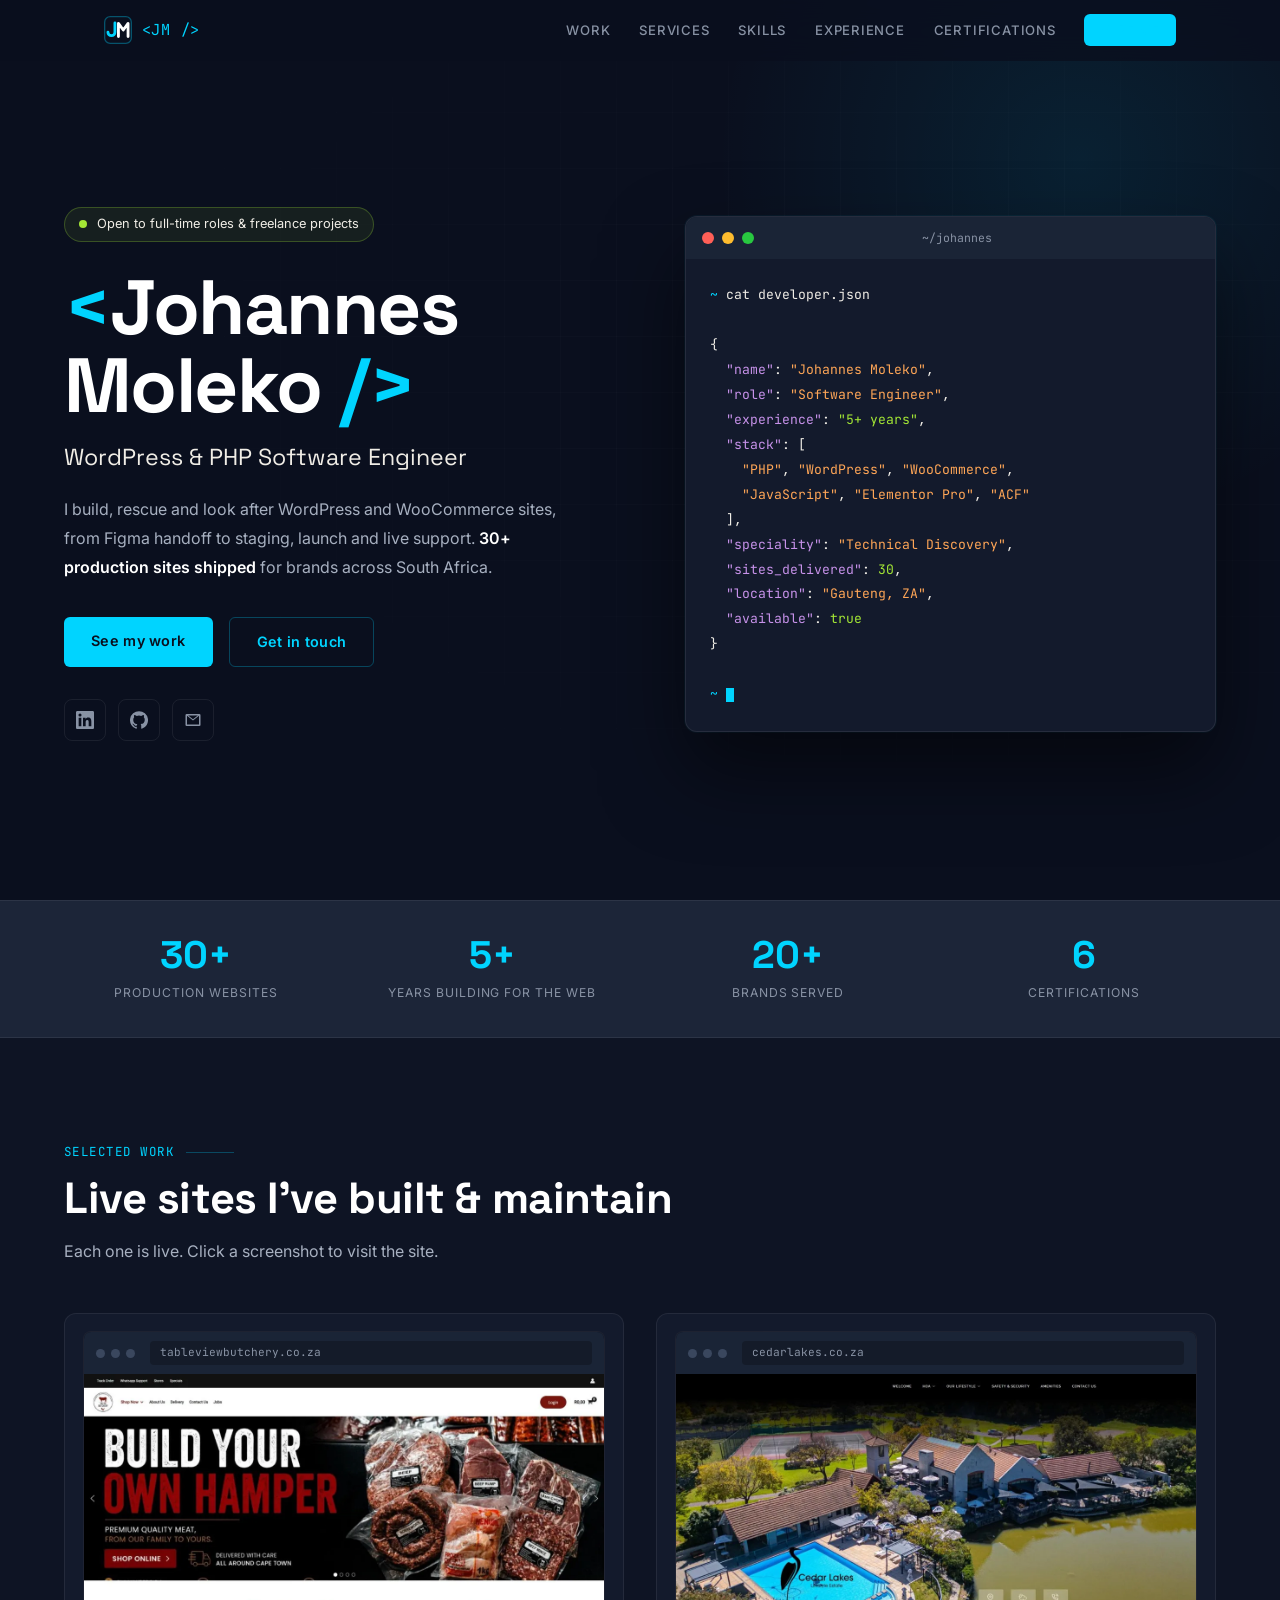
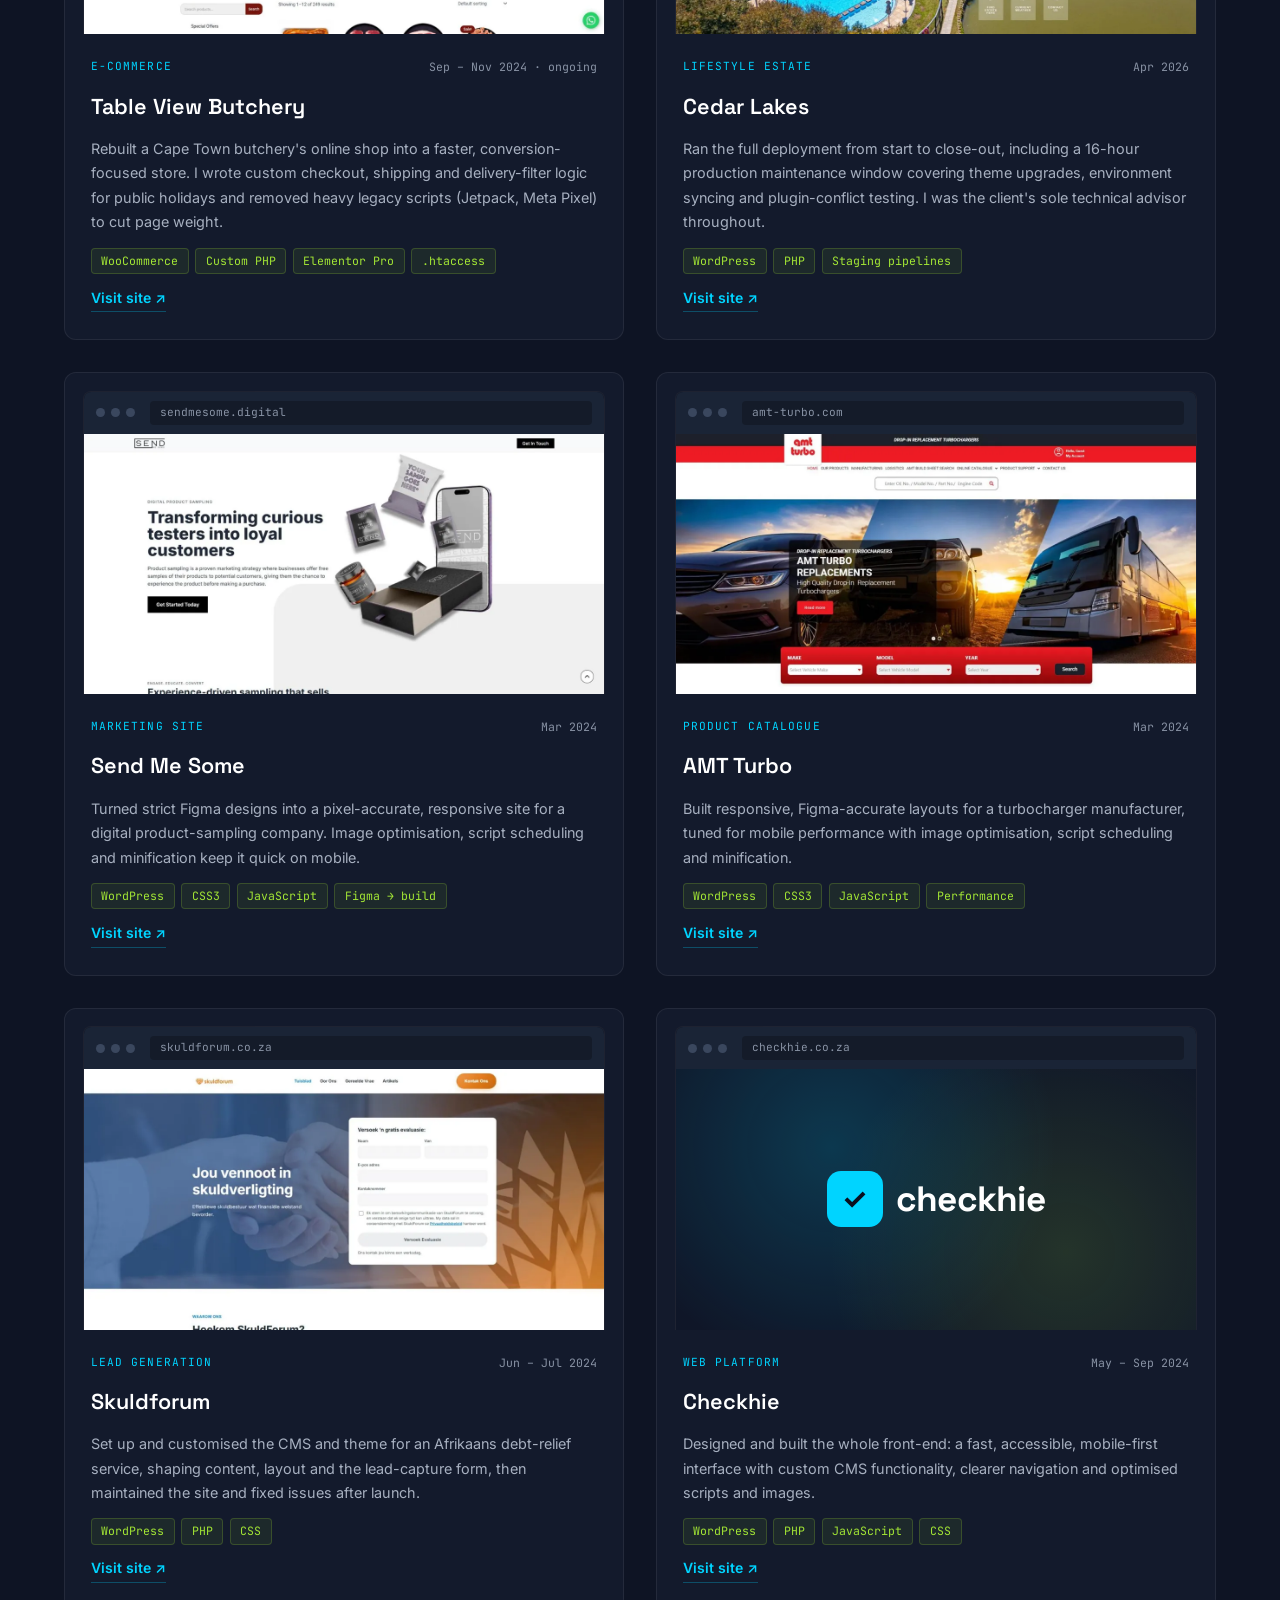
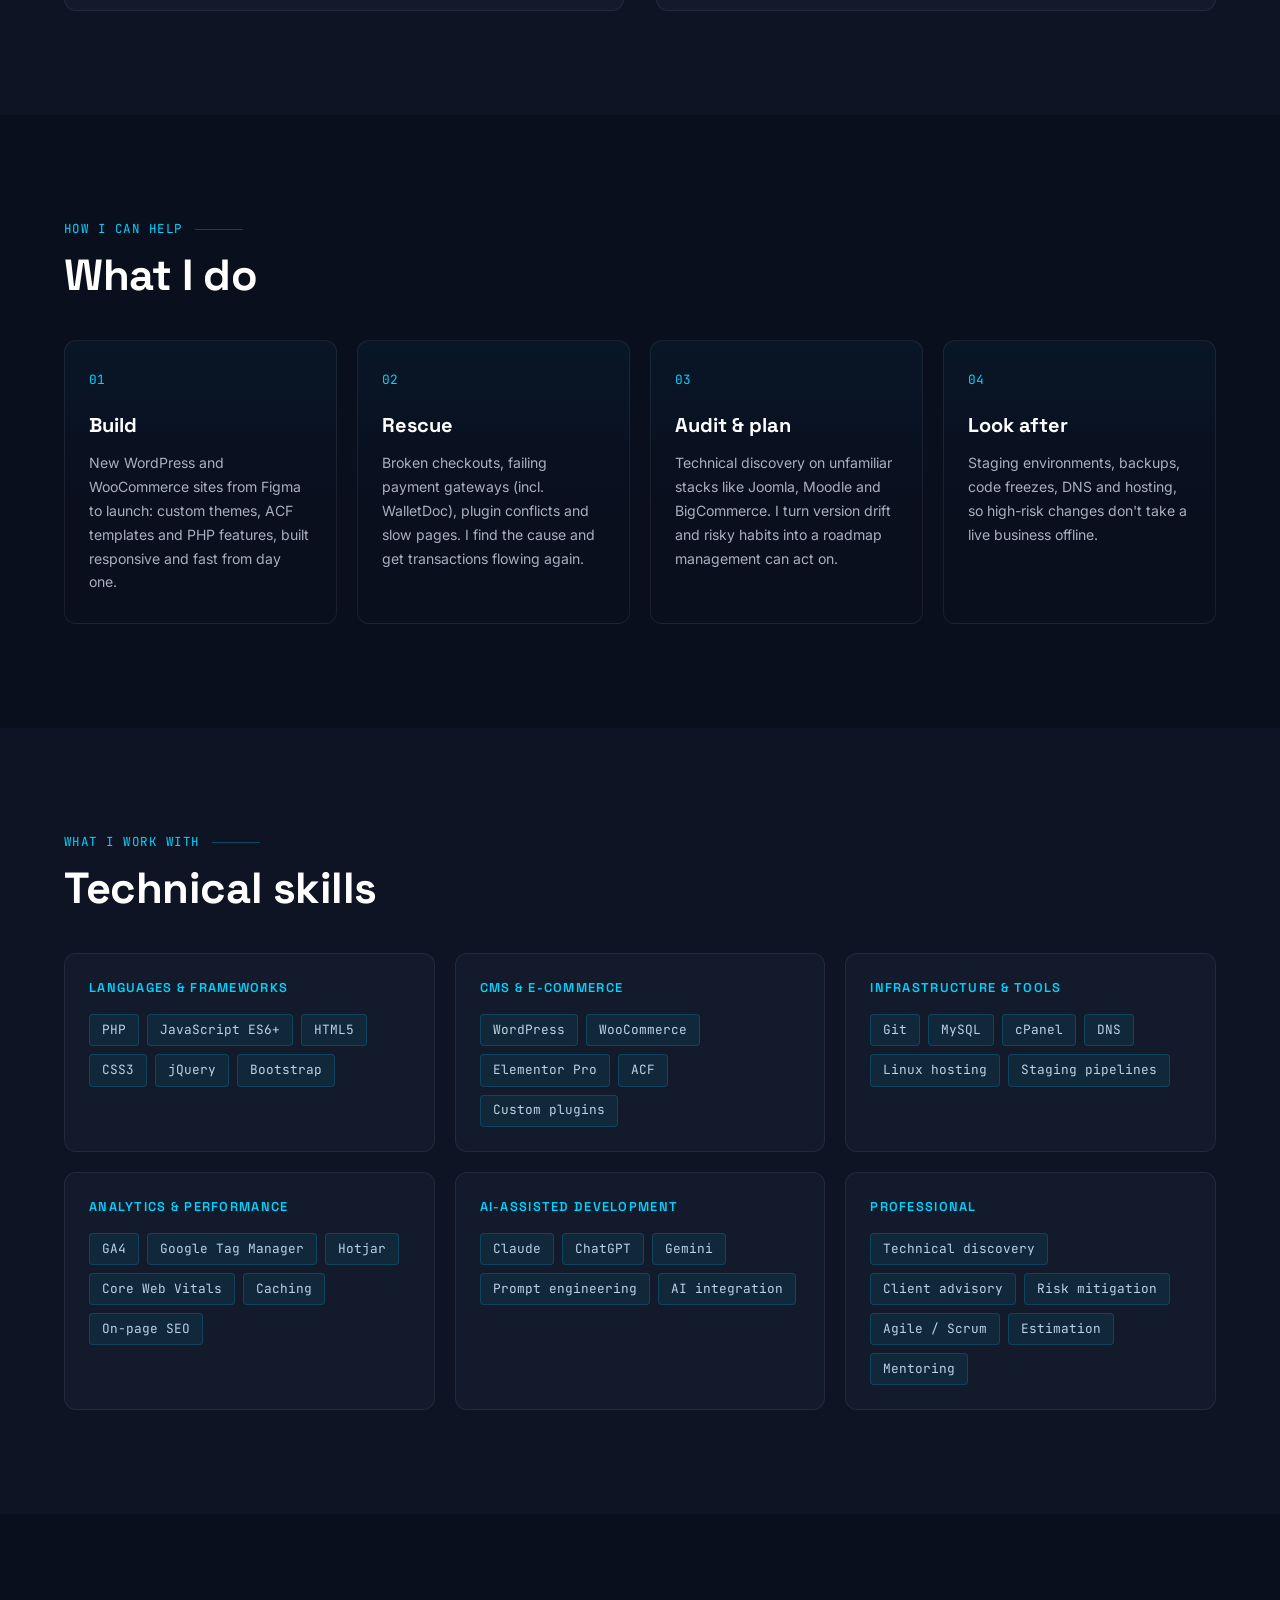
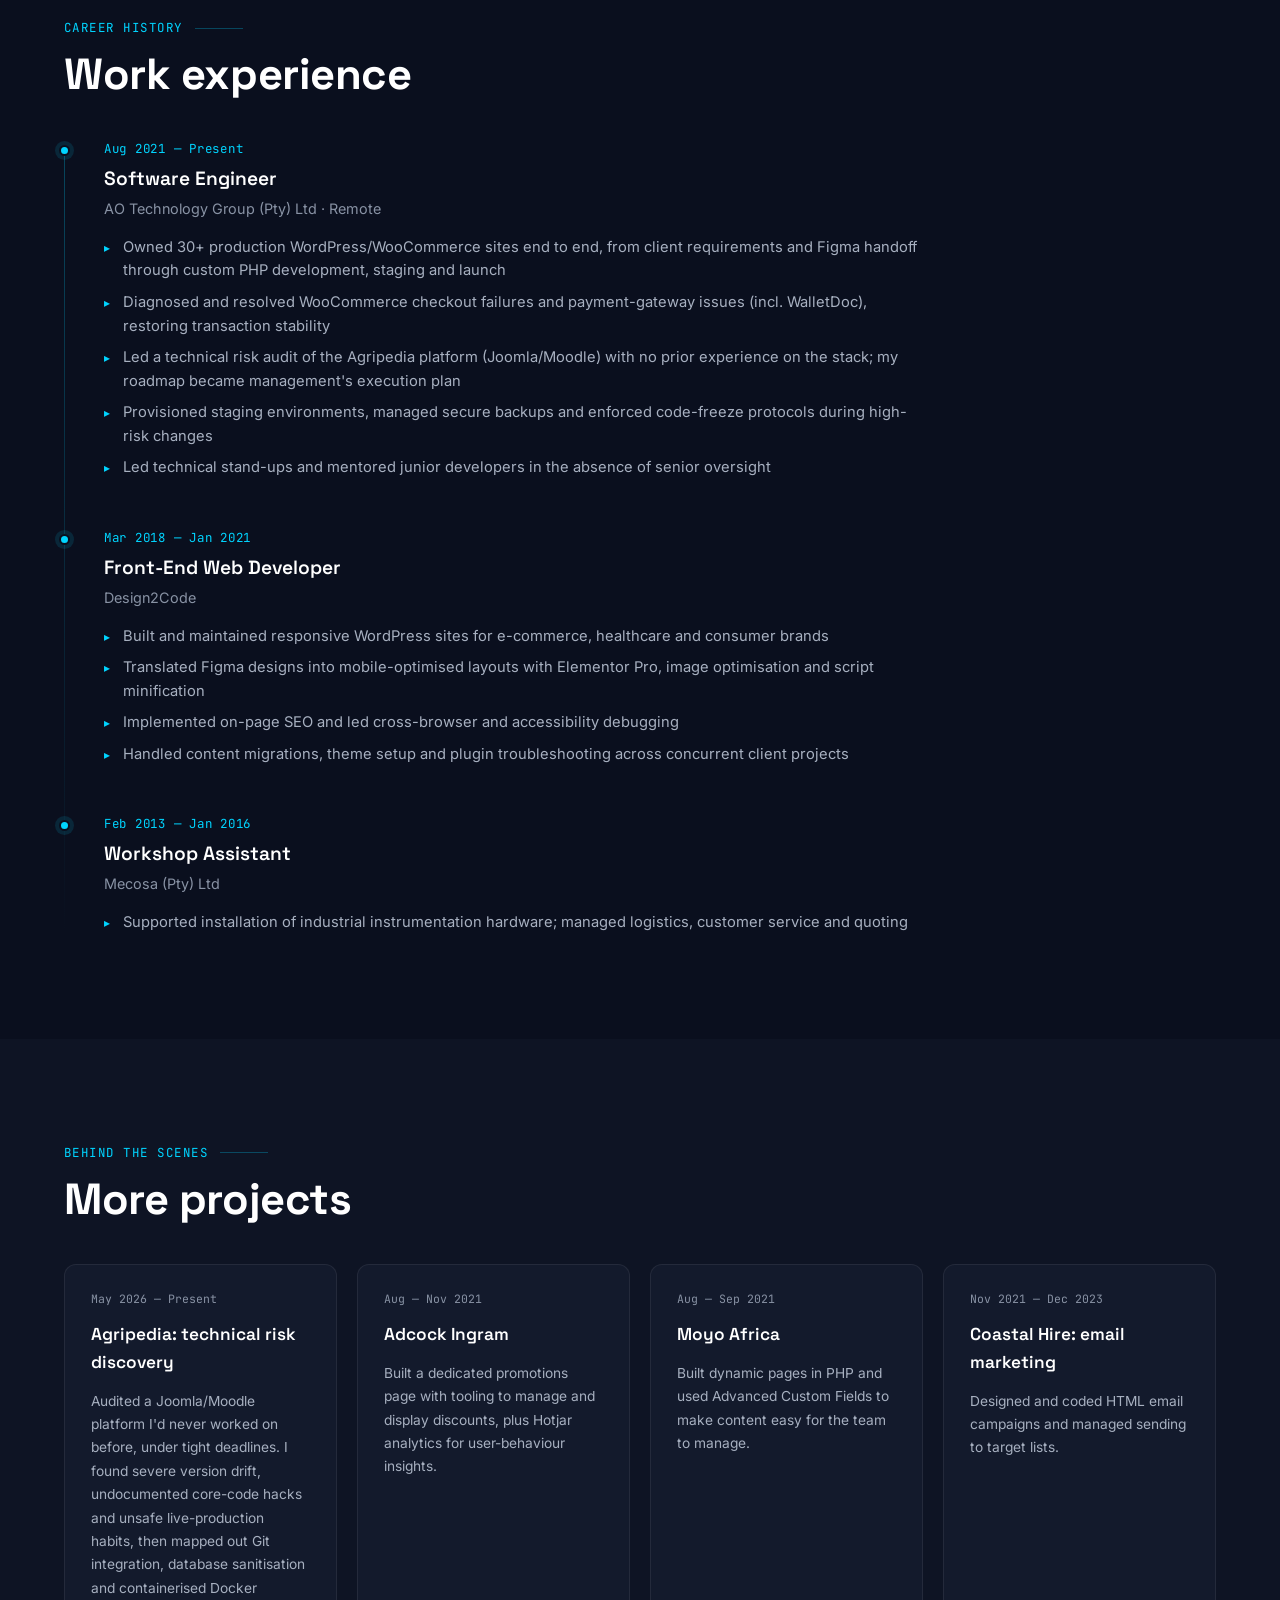
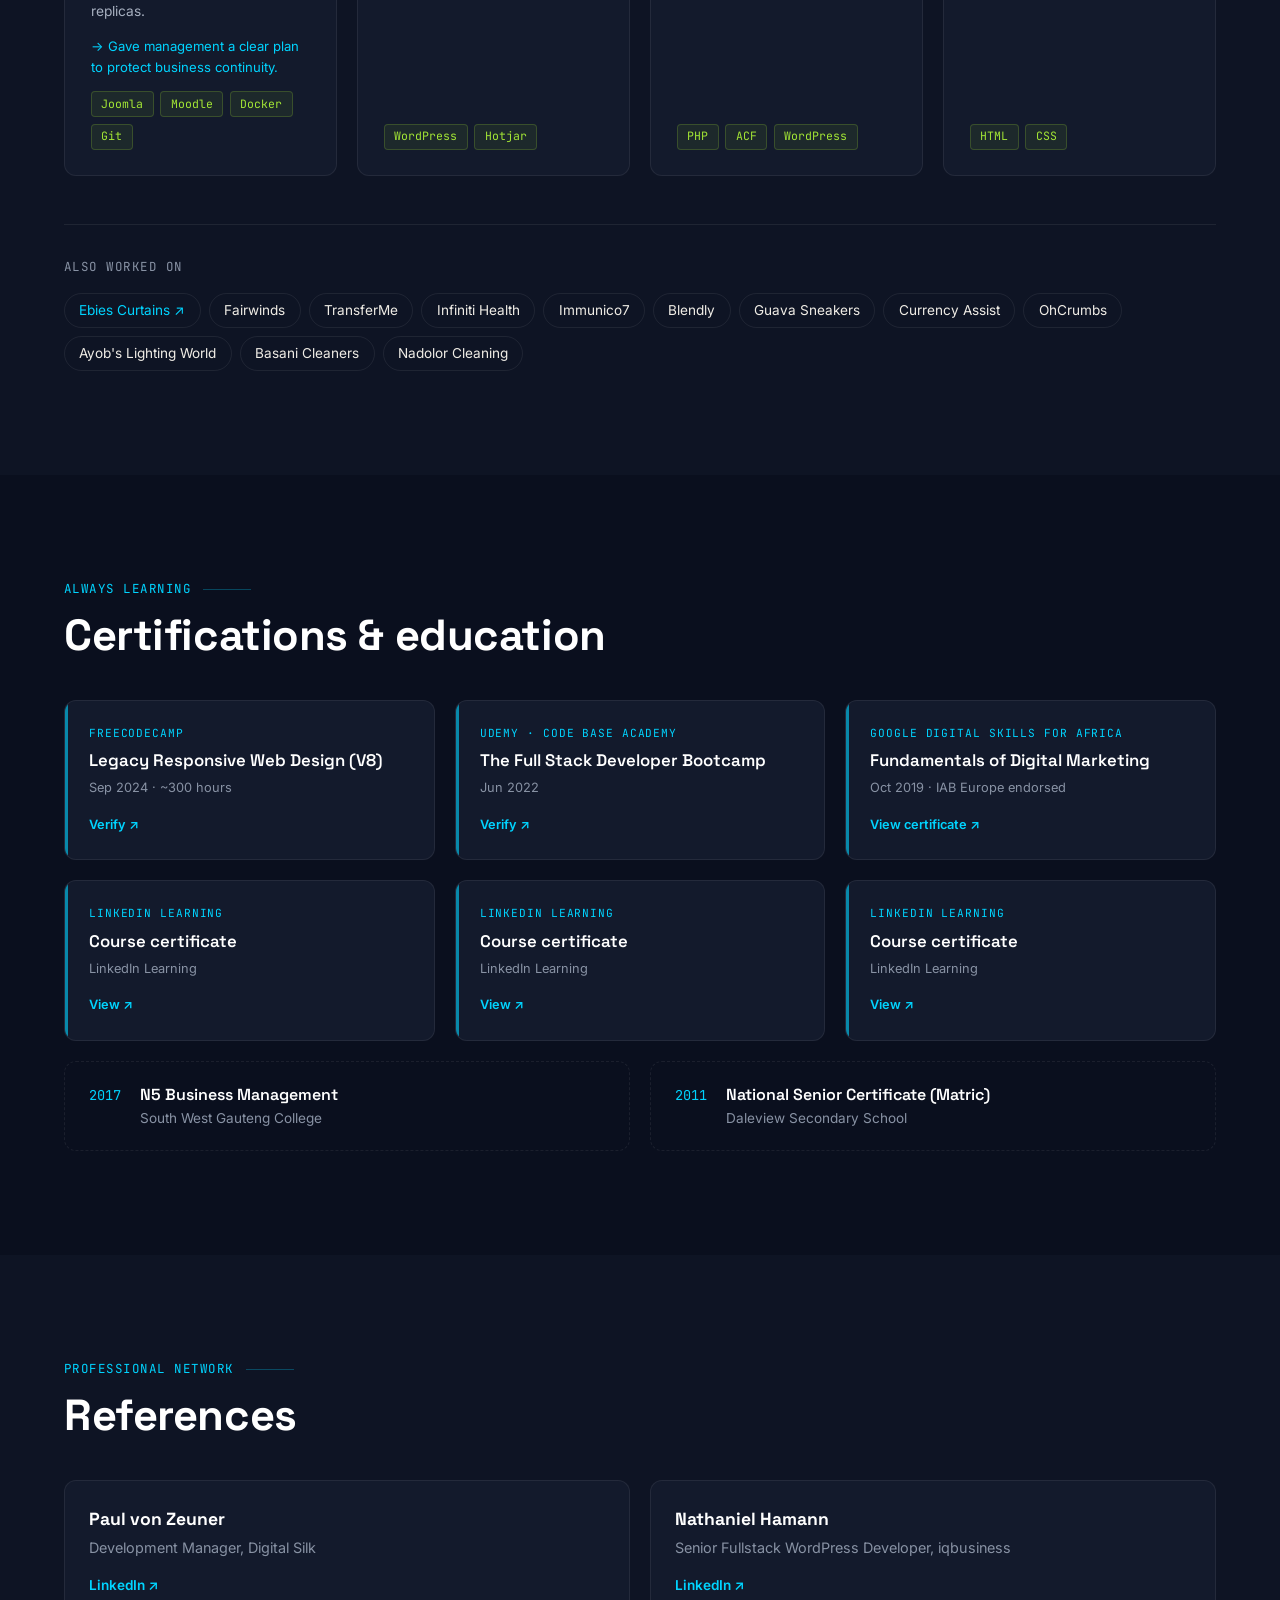
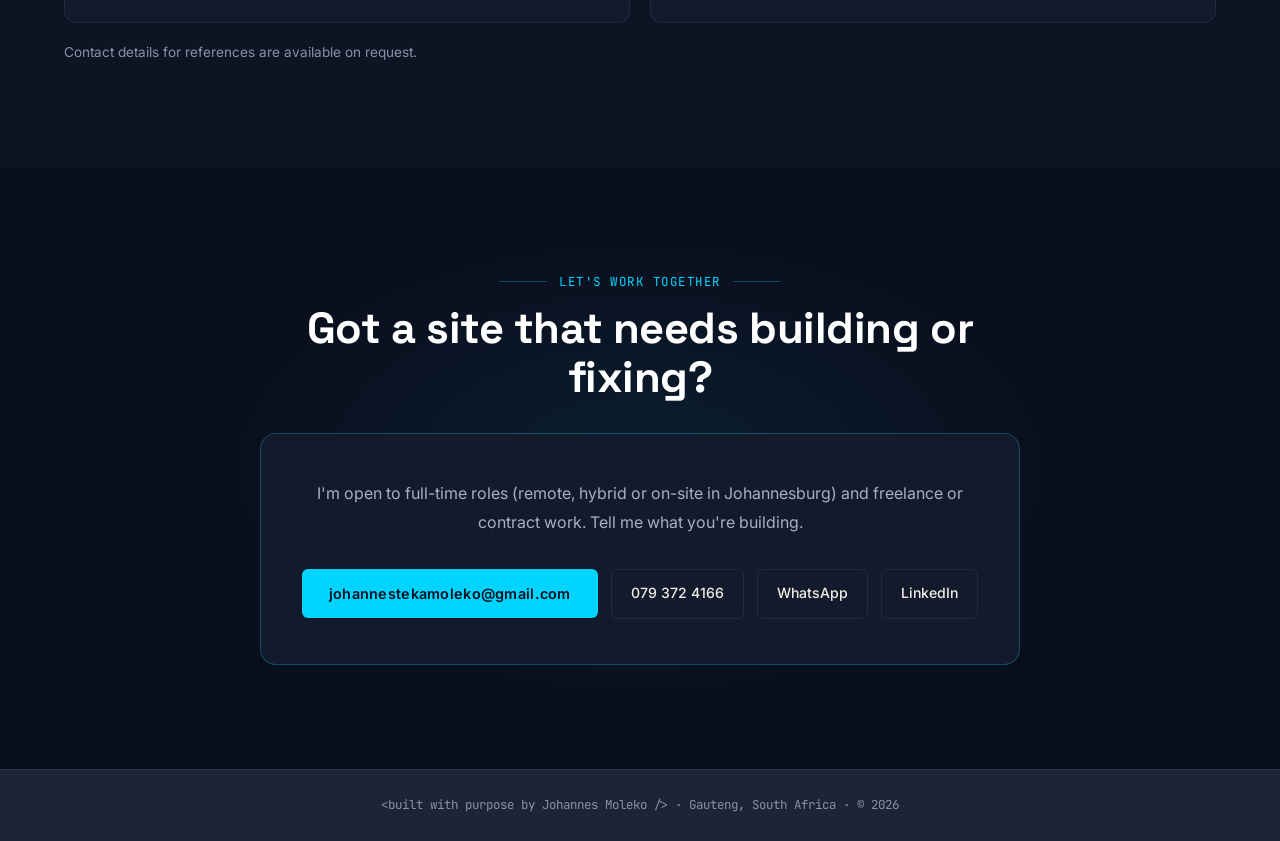
==== commit e4d91936: "Add files via upload" ====
--- a/index.html
+++ b/index.html
@@ -3,435 +3,114 @@
 <head>
 <meta charset="UTF-8">
 <meta name="viewport" content="width=device-width, initial-scale=1.0">
-<title>Johannes Moleko — Software Engineer</title>
-<meta name="description" content="Johannes Moleko — Software Engineer in Gauteng, South Africa. 5+ years building PHP, WordPress, WooCommerce and JavaScript solutions.">
+<title>Johannes Moleko — WordPress &amp; PHP Software Engineer</title>
+<meta name="description" content="Johannes Moleko — Software Engineer in Gauteng, South Africa. 5+ years building and rescuing WordPress, WooCommerce and PHP sites, from Figma handoff to launch.">
 <meta name="theme-color" content="#0A0F1E">
+<link rel="canonical" href="https://jlmoleko.publicvm.com/">
+
+<!-- Favicons -->
+<link rel="icon" href="favicon.svg" type="image/svg+xml">
+<link rel="icon" href="favicon-32.png" type="image/png" sizes="32x32">
+<link rel="alternate icon" href="favicon.ico" sizes="any">
+<link rel="apple-touch-icon" href="apple-touch-icon.png">
+<link rel="manifest" href="site.webmanifest">
+
+<!-- Social sharing -->
 <meta property="og:type" content="website">
-<meta property="og:title" content="Johannes Moleko — Software Engineer">
-<meta property="og:description" content="5+ years building PHP, WordPress, WooCommerce and JavaScript solutions — from architecture to deployment.">
+<meta property="og:url" content="https://jlmoleko.publicvm.com/">
+<meta property="og:title" content="Johannes Moleko — WordPress &amp; PHP Software Engineer">
+<meta property="og:description" content="30+ production WordPress &amp; WooCommerce sites, from Figma handoff to launch. Based in Gauteng, South Africa.">
+<meta property="og:image" content="https://johannestekamoleko-cell.github.io/JohannesMoleko/assets/og-image.png">
+<meta property="og:image:width" content="1200">
+<meta property="og:image:height" content="630">
+<meta name="twitter:card" content="summary_large_image">
+
 <link rel="preconnect" href="https://fonts.googleapis.com">
 <link rel="preconnect" href="https://fonts.gstatic.com" crossorigin>
-<link href="https://fonts.googleapis.com/css2?family=Space+Grotesk:wght@300;400;500;600;700&amp;family=Inter:wght@300;400;500&amp;family=JetBrains+Mono:wght@400;500&amp;display=swap" rel="stylesheet">
-<style>
-  *, *::before, *::after { box-sizing: border-box; margin: 0; padding: 0; }
-
-  :root {
-    --navy: #0A0F1E;
-    --navy-mid: #111827;
-    --navy-light: #1C2538;
-    --cyan: #00D4FF;
-    --cyan-dim: rgba(0,212,255,0.12);
-    --cyan-border: rgba(0,212,255,0.25);
-    --cream: #F0EDE6;
-    --slate: #8892A4;
-    --white: #ffffff;
-    --card-bg: #141B2D;
-  }
-
-  html { scroll-behavior: smooth; }
-
-  @media (prefers-reduced-motion: reduce) {
-    html { scroll-behavior: auto; }
-    *, *::before, *::after {
-      animation-duration: 0.01ms !important;
-      animation-iteration-count: 1 !important;
-      transition-duration: 0.01ms !important;
-    }
-  }
-
-  body {
-    background: var(--navy);
-    color: var(--cream);
-    font-family: 'Inter', sans-serif;
-    font-size: 16px;
-    line-height: 1.6;
-    overflow-x: hidden;
-  }
-
-  /* Offset anchor targets so the fixed nav does not cover section headings */
-  section[id], div[id] { scroll-margin-top: 5rem; }
-
-  a:focus-visible, button:focus-visible {
-    outline: 2px solid var(--cyan);
-    outline-offset: 3px;
-  }
-
-  .skip-link {
-    position: absolute; left: -9999px; top: 0; z-index: 200;
-    background: var(--cyan); color: var(--navy);
-    padding: 0.6rem 1rem; border-radius: 0 0 4px 0;
-    font-size: 0.875rem; text-decoration: none;
-  }
-  .skip-link:focus { left: 0; }
-
-  /* NAV */
-  nav {
-    position: fixed; top: 0; left: 0; right: 0; z-index: 100;
-    display: flex; justify-content: space-between; align-items: center;
-    padding: 1.2rem 5%;
-    background: rgba(10,15,30,0.85);
-    backdrop-filter: blur(12px);
-    border-bottom: 1px solid rgba(255,255,255,0.05);
-  }
-  .nav-logo {
-    font-family: 'JetBrains Mono', monospace;
-    font-size: 1rem; color: var(--cyan);
-    text-decoration: none; letter-spacing: 0.05em;
-  }
-  .nav-links { display: flex; gap: 2rem; list-style: none; }
-  .nav-links a {
-    color: var(--slate); text-decoration: none; font-size: 0.875rem;
-    font-weight: 500; letter-spacing: 0.04em; text-transform: uppercase;
-    transition: color 0.2s;
-  }
-  .nav-links a:hover, .nav-links a:focus-visible { color: var(--cyan); }
-
-  /* HERO */
-  .hero {
-    min-height: 100vh;
-    display: flex; align-items: center;
-    padding: 8rem 5% 4rem;
-    position: relative; overflow: hidden;
-  }
-  .hero::before {
-    content: '';
-    position: absolute; top: -200px; right: -200px;
-    width: 700px; height: 700px;
-    background: radial-gradient(circle, rgba(0,212,255,0.07) 0%, transparent 70%);
-    pointer-events: none;
-  }
-  .hero-grid {
-    display: grid; grid-template-columns: 1fr 1fr;
-    gap: 4rem; align-items: center; max-width: 1200px; margin: 0 auto; width: 100%;
-  }
-  .hero-eyebrow {
-    font-family: 'JetBrains Mono', monospace;
-    font-size: 0.85rem; color: var(--cyan);
-    letter-spacing: 0.1em; margin-bottom: 1.2rem;
-    display: flex; align-items: center; gap: 0.75rem;
-  }
-  .hero-eyebrow::before {
-    content: ''; display: block;
-    width: 32px; height: 1px; background: var(--cyan);
-  }
-  .hero-name {
-    font-family: 'Space Grotesk', sans-serif;
-    font-size: clamp(2.5rem, 5vw, 4.5rem);
-    font-weight: 700; line-height: 1.05;
-    color: var(--white); margin-bottom: 0.5rem;
-  }
-  .hero-bracket { color: var(--cyan); }
-  .hero-title {
-    font-family: 'Space Grotesk', sans-serif;
-    font-size: clamp(1rem, 2vw, 1.4rem);
-    font-weight: 400; color: var(--slate);
-    margin-bottom: 1.8rem; line-height: 1.4;
-  }
-  .hero-desc {
-    color: #9BA5B7; font-size: 0.975rem;
-    line-height: 1.8; margin-bottom: 2.5rem; max-width: 480px;
-  }
-  .hero-cta { display: flex; gap: 1rem; flex-wrap: wrap; }
-  .btn-primary {
-    background: var(--cyan); color: var(--navy);
-    padding: 0.75rem 1.8rem; border-radius: 4px;
-    font-weight: 600; font-size: 0.9rem;
-    text-decoration: none; letter-spacing: 0.04em;
-    transition: opacity 0.2s, transform 0.2s;
-    display: inline-block;
-  }
-  .btn-primary:hover { opacity: 0.88; transform: translateY(-2px); }
-  .btn-outline {
-    border: 1px solid var(--cyan-border); color: var(--cyan);
-    padding: 0.75rem 1.8rem; border-radius: 4px;
-    font-weight: 500; font-size: 0.9rem;
-    text-decoration: none; letter-spacing: 0.04em;
-    transition: background 0.2s, transform 0.2s;
-    display: inline-block;
-  }
-  .btn-outline:hover { background: var(--cyan-dim); transform: translateY(-2px); }
-
-  /* Terminal card */
-  .terminal {
-    background: var(--card-bg);
-    border: 1px solid rgba(255,255,255,0.08);
-    border-radius: 10px; overflow: hidden;
-    box-shadow: 0 32px 64px rgba(0,0,0,0.5);
-  }
-  .terminal-bar {
-    background: #1E2A3A; padding: 0.75rem 1rem;
-    display: flex; align-items: center; gap: 0.5rem;
-  }
-  .dot { width: 12px; height: 12px; border-radius: 50%; }
-  .dot-red { background: #FF5F57; }
-  .dot-yellow { background: #FEBC2E; }
-  .dot-green { background: #28C840; }
-  .terminal-body {
-    padding: 1.5rem;
-    font-family: 'JetBrains Mono', monospace;
-    font-size: 0.82rem; line-height: 1.9;
-  }
-  .t-prompt { color: var(--cyan); }
-  .t-cmd { color: var(--cream); }
-  .t-key { color: #C792EA; }
-  .t-val { color: #A3E635; }
-  .t-str { color: #FFA657; }
-  .t-comment { color: var(--slate); }
-  .cursor {
-    display: inline-block; width: 8px; height: 1.1em;
-    background: var(--cyan); vertical-align: text-bottom;
-    animation: blink 1.1s step-end infinite;
-  }
-  @keyframes blink { 50% { opacity: 0; } }
-
-  /* STATS BAR */
-  .stats-bar {
-    background: var(--navy-light);
-    border-top: 1px solid rgba(255,255,255,0.05);
-    border-bottom: 1px solid rgba(255,255,255,0.05);
-    padding: 2rem 5%;
-  }
-  .stats-inner {
-    max-width: 1200px; margin: 0 auto;
-    display: flex; justify-content: space-around; flex-wrap: wrap; gap: 2rem;
-  }
-  .stat { text-align: center; }
-  .stat-num {
-    font-family: 'Space Grotesk', sans-serif;
-    font-size: 2.2rem; font-weight: 700; color: var(--cyan);
-    display: block; line-height: 1;
-  }
-  .stat-label {
-    font-size: 0.8rem; color: var(--slate);
-    text-transform: uppercase; letter-spacing: 0.08em;
-    margin-top: 0.3rem;
-  }
-
-  /* SECTION COMMON */
-  section { padding: 6rem 5%; }
-  .section-inner { max-width: 1200px; margin: 0 auto; }
-  .section-label {
-    font-family: 'JetBrains Mono', monospace;
-    font-size: 0.78rem; color: var(--cyan);
-    letter-spacing: 0.12em; text-transform: uppercase;
-    display: flex; align-items: center; gap: 0.75rem;
-    margin-bottom: 0.75rem;
-  }
-  .section-label::after {
-    content: ''; flex: 1; max-width: 48px;
-    height: 1px; background: var(--cyan-border);
-  }
-  .section-title {
-    font-family: 'Space Grotesk', sans-serif;
-    font-size: clamp(1.8rem, 3vw, 2.6rem);
-    font-weight: 700; color: var(--white);
-    margin-bottom: 3rem; line-height: 1.15;
-  }
-
-  /* SKILLS */
-  .skills-section { background: var(--navy-mid); }
-  .skills-grid {
-    display: grid; grid-template-columns: repeat(auto-fit, minmax(280px, 1fr));
-    gap: 1.5rem;
-  }
-  .skill-group {
-    background: var(--card-bg);
-    border: 1px solid rgba(255,255,255,0.06);
-    border-radius: 8px; padding: 1.5rem;
-    transition: border-color 0.2s;
-  }
-  .skill-group:hover { border-color: var(--cyan-border); }
-  .skill-group-title {
-    font-family: 'Space Grotesk', sans-serif;
-    font-size: 0.82rem; font-weight: 600;
-    color: var(--cyan); text-transform: uppercase;
-    letter-spacing: 0.1em; margin-bottom: 1rem;
-  }
-  .skill-tags { display: flex; flex-wrap: wrap; gap: 0.5rem; }
-  .tag {
-    background: rgba(0,212,255,0.08);
-    border: 1px solid rgba(0,212,255,0.18);
-    color: #B8D4E8; padding: 0.3rem 0.75rem;
-    border-radius: 4px; font-size: 0.82rem;
-    font-family: 'JetBrains Mono', monospace;
-  }
-
-  /* EXPERIENCE */
-  .timeline { position: relative; }
-  .timeline::before {
-    content: ''; position: absolute;
-    left: 0; top: 0; bottom: 0;
-    width: 1px; background: rgba(0,212,255,0.2);
-  }
-  .timeline-item {
-    padding-left: 2.5rem; margin-bottom: 3rem; position: relative;
-  }
-  .timeline-item::before {
-    content: ''; position: absolute; left: -5px; top: 6px;
-    width: 11px; height: 11px; border-radius: 50%;
-    background: var(--cyan); border: 2px solid var(--navy);
-  }
-  .timeline-period {
-    font-family: 'JetBrains Mono', monospace;
-    font-size: 0.78rem; color: var(--cyan);
-    letter-spacing: 0.06em; margin-bottom: 0.3rem;
-  }
-  .timeline-role {
-    font-family: 'Space Grotesk', sans-serif;
-    font-size: 1.15rem; font-weight: 600;
-    color: var(--white); margin-bottom: 0.15rem;
-  }
-  .timeline-company {
-    font-size: 0.9rem; color: var(--slate); margin-bottom: 1rem;
-  }
-  .timeline-list {
-    list-style: none; display: flex; flex-direction: column; gap: 0.4rem;
-  }
-  .timeline-list li {
-    font-size: 0.9rem; color: #9BA5B7;
-    padding-left: 1.2rem; position: relative;
-  }
-  .timeline-list li::before {
-    content: '▸'; position: absolute; left: 0;
-    color: var(--cyan); font-size: 0.75rem; top: 0.1em;
-  }
-
-  /* PROJECTS */
-  .projects-section { background: var(--navy-mid); }
-  .projects-grid {
-    display: grid; grid-template-columns: repeat(auto-fill, minmax(340px, 1fr));
-    gap: 1.5rem;
-  }
-  .project-card {
-    background: var(--card-bg);
-    border: 1px solid rgba(255,255,255,0.06);
-    border-radius: 10px; padding: 1.75rem;
-    display: flex; flex-direction: column; gap: 1rem;
-    transition: border-color 0.25s, transform 0.25s;
-  }
-  .project-card:hover { border-color: var(--cyan-border); transform: translateY(-4px); }
-  .project-header { display: flex; justify-content: space-between; align-items: flex-start; }
-  .project-icon {
-    font-size: 1.4rem; background: var(--cyan-dim);
-    border: 1px solid var(--cyan-border);
-    width: 46px; height: 46px; border-radius: 8px;
-    display: flex; align-items: center; justify-content: center;
-  }
-  .project-period {
-    font-family: 'JetBrains Mono', monospace;
-    font-size: 0.72rem; color: var(--slate);
-    letter-spacing: 0.05em; text-align: right;
-  }
-  .project-name {
-    font-family: 'Space Grotesk', sans-serif;
-    font-size: 1.1rem; font-weight: 600; color: var(--white);
-  }
-  .project-desc { font-size: 0.875rem; color: #9BA5B7; line-height: 1.7; }
-  .project-impact {
-    font-size: 0.82rem; color: var(--cyan);
-    font-style: italic; padding-top: 0.25rem;
-    border-top: 1px solid rgba(255,255,255,0.06);
-  }
-  .project-stack { display: flex; flex-wrap: wrap; gap: 0.4rem; margin-top: auto; }
-  .stack-tag {
-    background: rgba(163,230,53,0.08); border: 1px solid rgba(163,230,53,0.2);
-    color: #A3E635; padding: 0.2rem 0.6rem;
-    border-radius: 3px; font-size: 0.75rem;
-    font-family: 'JetBrains Mono', monospace;
-  }
-
-  /* CONTACT */
-  .contact-section { text-align: center; }
-  .section-label-center { justify-content: center; }
-  .section-title-center { text-align: center; }
-  .contact-card {
-    max-width: 620px; margin: 0 auto;
-    background: var(--card-bg);
-    border: 1px solid var(--cyan-border);
-    border-radius: 12px; padding: 3rem 2.5rem;
-  }
-  .contact-card p { color: #9BA5B7; margin-bottom: 2rem; line-height: 1.8; }
-  .contact-links { display: flex; justify-content: center; gap: 1.2rem; flex-wrap: wrap; }
-  .contact-link {
-    display: flex; align-items: center; gap: 0.5rem;
-    color: var(--slate); text-decoration: none;
-    font-size: 0.875rem; font-family: 'JetBrains Mono', monospace;
-    padding: 0.6rem 1rem; border-radius: 4px;
-    border: 1px solid rgba(255,255,255,0.08);
-    transition: color 0.2s, border-color 0.2s;
-  }
-  .contact-link:hover { color: var(--cyan); border-color: var(--cyan-border); }
-
-  /* FOOTER */
-  footer {
-    background: var(--navy-light);
-    border-top: 1px solid rgba(255,255,255,0.05);
-    padding: 1.5rem 5%; text-align: center;
-    font-size: 0.8rem; color: var(--slate);
-    font-family: 'JetBrains Mono', monospace;
-  }
-
-  /* RESPONSIVE */
-  @media (max-width: 768px) {
-    .hero-grid { grid-template-columns: 1fr; gap: 3rem; }
-    .terminal { display: none; }
-    nav { flex-wrap: wrap; gap: 0.5rem 1rem; padding: 0.9rem 5%; }
-    .nav-links {
-      width: 100%; gap: 0.9rem 1.2rem;
-      flex-wrap: wrap; justify-content: flex-start;
-    }
-    .nav-links a { font-size: 0.75rem; }
-    .hero { padding: 9rem 5% 4rem; }
-    .projects-grid { grid-template-columns: 1fr; }
-    section { padding: 4rem 5%; }
-  }
-
-  @media (max-width: 400px) {
-    .projects-grid { grid-template-columns: minmax(0, 1fr); }
-  }
-</style>
+<link href="https://fonts.googleapis.com/css2?family=Space+Grotesk:wght@400;500;600;700&amp;family=Inter:wght@400;500;600&amp;family=JetBrains+Mono:wght@400;500&amp;display=swap" rel="stylesheet">
+<link rel="stylesheet" href="styles.css">
+
+<script type="application/ld+json">
+{
+  "@context": "https://schema.org",
+  "@type": "Person",
+  "name": "Johannes Moleko",
+  "jobTitle": "Software Engineer",
+  "url": "https://jlmoleko.publicvm.com/",
+  "email": "mailto:johannestekamoleko@gmail.com",
+  "address": { "@type": "PostalAddress", "addressRegion": "Gauteng", "addressCountry": "ZA" },
+  "worksFor": { "@type": "Organization", "name": "AO Technology Group (Pty) Ltd" },
+  "knowsAbout": ["WordPress", "WooCommerce", "PHP", "JavaScript", "Elementor Pro", "Advanced Custom Fields"],
+  "sameAs": [
+    "https://www.linkedin.com/in/johannes-moleko/",
+    "https://github.com/johannestekamoleko-cell"
+  ]
+}
+</script>
 </head>
 <body>
 
 <a href="#main" class="skip-link">Skip to content</a>
 
-<nav aria-label="Primary">
-  <a href="#home" class="nav-logo" aria-label="Johannes Moleko — home">&lt;JM /&gt;</a>
-  <ul class="nav-links">
-    <li><a href="#skills">Skills</a></li>
-    <li><a href="#experience">Experience</a></li>
-    <li><a href="#education">Education</a></li>
-    <li><a href="#projects">Projects</a></li>
-    <li><a href="#contact">Contact</a></li>
-  </ul>
-</nav>
+<header class="site-header">
+  <nav class="nav" aria-label="Primary">
+    <a href="#home" class="nav-logo" aria-label="Johannes Moleko — home">
+      <img src="favicon.svg" alt="" width="28" height="28">
+      <span>&lt;JM /&gt;</span>
+    </a>
+    <button class="nav-toggle" aria-expanded="false" aria-controls="nav-links" aria-label="Open menu">
+      <span></span><span></span><span></span>
+    </button>
+    <ul class="nav-links" id="nav-links">
+      <li><a href="#work">Work</a></li>
+      <li><a href="#services">Services</a></li>
+      <li><a href="#skills">Skills</a></li>
+      <li><a href="#experience">Experience</a></li>
+      <li><a href="#certifications">Certifications</a></li>
+      <li><a href="#contact" class="nav-cta">Hire me</a></li>
+    </ul>
+  </nav>
+</header>
 
 <main id="main">
 
 <!-- HERO -->
 <section class="hero" id="home">
   <div class="hero-grid">
-    <div>
-      <div class="hero-eyebrow">Software Engineer</div>
+    <div class="hero-copy">
+      <p class="status-pill"><span class="status-dot" aria-hidden="true"></span> Open to full-time roles &amp; freelance projects</p>
       <h1 class="hero-name">
         <span class="hero-bracket">&lt;</span>Johannes<br>Moleko<span class="hero-bracket"> /&gt;</span>
       </h1>
-      <p class="hero-title">PHP · WordPress · JavaScript</p>
+      <p class="hero-title">WordPress &amp; PHP Software Engineer</p>
       <p class="hero-desc">
-        Building fast, scalable, and pixel-perfect web experiences.
-        5+ years delivering full WordPress, WooCommerce, and PHP solutions —
-        from architecture to deployment.
+        I build, rescue and look after WordPress and WooCommerce sites, from Figma handoff
+        to staging, launch and live support. <strong>30+ production sites shipped</strong>
+        for brands across South Africa.
       </p>
       <div class="hero-cta">
-        <a href="#projects" class="btn-primary">View My Work</a>
-        <a href="#contact" class="btn-outline">Get In Touch</a>
-      </div>
-    </div>
-    <div class="terminal">
+        <a href="#work" class="btn-primary">See my work</a>
+        <a href="#contact" class="btn-outline">Get in touch</a>
+      </div>
+      <ul class="social-row" aria-label="Find me online">
+        <li><a href="https://www.linkedin.com/in/johannes-moleko/" target="_blank" rel="noopener noreferrer" aria-label="LinkedIn">
+          <svg viewBox="0 0 24 24" aria-hidden="true"><path d="M20.45 20.45h-3.56v-5.57c0-1.33-.02-3.04-1.85-3.04-1.85 0-2.14 1.45-2.14 2.94v5.67H9.35V9h3.41v1.56h.05c.48-.9 1.64-1.85 3.37-1.85 3.6 0 4.27 2.37 4.27 5.46v6.28zM5.34 7.43a2.06 2.06 0 1 1 0-4.13 2.06 2.06 0 0 1 0 4.13zM7.12 20.45H3.56V9h3.56v11.45zM22.22 0H1.77C.79 0 0 .77 0 1.73v20.54C0 23.23.79 24 1.77 24h20.45c.98 0 1.78-.77 1.78-1.73V1.73C24 .77 23.2 0 22.22 0z"/></svg>
+        </a></li>
+        <li><a href="https://github.com/johannestekamoleko-cell" target="_blank" rel="noopener noreferrer" aria-label="GitHub">
+          <svg viewBox="0 0 24 24" aria-hidden="true"><path d="M12 .3a12 12 0 0 0-3.8 23.38c.6.12.83-.26.83-.57v-2.02c-3.34.73-4.04-1.6-4.04-1.6-.55-1.4-1.34-1.77-1.34-1.77-1.08-.74.09-.73.09-.73 1.2.09 1.83 1.24 1.83 1.24 1.07 1.83 2.8 1.3 3.49 1 .1-.78.42-1.31.76-1.61-2.67-.3-5.47-1.33-5.47-5.93 0-1.31.47-2.38 1.24-3.22-.14-.3-.54-1.52.1-3.18 0 0 1-.32 3.3 1.23a11.5 11.5 0 0 1 6 0c2.28-1.55 3.29-1.23 3.29-1.23.64 1.66.24 2.88.12 3.18a4.65 4.65 0 0 1 1.23 3.22c0 4.61-2.8 5.63-5.48 5.92.42.36.81 1.1.81 2.22v3.29c0 .32.21.7.82.58A12 12 0 0 0 12 .3"/></svg>
+        </a></li>
+        <li><a href="mailto:johannestekamoleko@gmail.com" aria-label="Email">
+          <svg viewBox="0 0 24 24" aria-hidden="true"><path d="M2 5.5A1.5 1.5 0 0 1 3.5 4h17A1.5 1.5 0 0 1 22 5.5v13a1.5 1.5 0 0 1-1.5 1.5h-17A1.5 1.5 0 0 1 2 18.5v-13zm2 .9v11.6h16V6.4l-8 6.2-8-6.2zM5.6 6l6.4 5 6.4-5H5.6z"/></svg>
+        </a></li>
+      </ul>
+    </div>
+
+    <div class="terminal" aria-label="Developer summary">
       <div class="terminal-bar" aria-hidden="true">
         <div class="dot dot-red"></div>
         <div class="dot dot-yellow"></div>
         <div class="dot dot-green"></div>
+        <span class="terminal-title">~/johannes</span>
       </div>
       <div class="terminal-body">
         <div><span class="t-prompt">~</span> <span class="t-cmd">cat developer.json</span></div>
@@ -441,9 +120,8 @@
         <div>&nbsp;&nbsp;<span class="t-key">"role"</span>: <span class="t-str">"Software Engineer"</span>,</div>
         <div>&nbsp;&nbsp;<span class="t-key">"experience"</span>: <span class="t-val">"5+ years"</span>,</div>
         <div>&nbsp;&nbsp;<span class="t-key">"stack"</span>: [</div>
-        <div>&nbsp;&nbsp;&nbsp;&nbsp;<span class="t-str">"PHP"</span>, <span class="t-str">"WordPress"</span>,</div>
-        <div>&nbsp;&nbsp;&nbsp;&nbsp;<span class="t-str">"WooCommerce"</span>, <span class="t-str">"JavaScript"</span>,</div>
-        <div>&nbsp;&nbsp;&nbsp;&nbsp;<span class="t-str">"Elementor Pro"</span>, <span class="t-str">"ACF"</span></div>
+        <div>&nbsp;&nbsp;&nbsp;&nbsp;<span class="t-str">"PHP"</span>, <span class="t-str">"WordPress"</span>, <span class="t-str">"WooCommerce"</span>,</div>
+        <div>&nbsp;&nbsp;&nbsp;&nbsp;<span class="t-str">"JavaScript"</span>, <span class="t-str">"Elementor Pro"</span>, <span class="t-str">"ACF"</span></div>
         <div>&nbsp;&nbsp;],</div>
         <div>&nbsp;&nbsp;<span class="t-key">"speciality"</span>: <span class="t-str">"Technical Discovery"</span>,</div>
         <div>&nbsp;&nbsp;<span class="t-key">"sites_delivered"</span>: <span class="t-val">30</span>,</div>
@@ -459,95 +137,175 @@
 
 <!-- STATS -->
 <div class="stats-bar">
-  <div class="stats-inner">
-    <div class="stat">
-      <span class="stat-num">30+</span>
-      <span class="stat-label">Production Websites</span>
-    </div>
-    <div class="stat">
-      <span class="stat-num">5+</span>
-      <span class="stat-label">Years Experience</span>
-    </div>
-    <div class="stat">
-      <span class="stat-num">15+</span>
-      <span class="stat-label">Client Projects</span>
-    </div>
-    <div class="stat">
-      <span class="stat-num">∞</span>
-      <span class="stat-label">Problems Solved</span>
-    </div>
-  </div>
+  <dl class="stats-inner">
+    <div class="stat"><dt class="stat-label">Production websites</dt><dd class="stat-num">30+</dd></div>
+    <div class="stat"><dt class="stat-label">Years building for the web</dt><dd class="stat-num">5+</dd></div>
+    <div class="stat"><dt class="stat-label">Brands served</dt><dd class="stat-num">20+</dd></div>
+    <div class="stat"><dt class="stat-label">Certifications</dt><dd class="stat-num">6</dd></div>
+  </dl>
 </div>
+
+<!-- FEATURED WORK -->
+<section class="work-section" id="work">
+  <div class="section-inner">
+    <p class="section-label">Selected work</p>
+    <h2 class="section-title">Live sites I've built &amp; maintain</h2>
+    <p class="section-intro">Each one is live. Click a screenshot to visit the site.</p>
+
+    <div class="work-grid">
+
+      <article class="work-card reveal">
+        <a class="browser" href="https://tableviewbutchery.co.za/" target="_blank" rel="noopener noreferrer" aria-label="Visit Table View Butchery (opens in new tab)">
+          <div class="browser-bar" aria-hidden="true"><i></i><i></i><i></i><span>tableviewbutchery.co.za</span></div>
+          <img src="assets/projects/tableview-butchery.webp" alt="Table View Butchery homepage: 'Build your own hamper' banner above the online meat shop" width="1200" height="600" loading="lazy">
+        </a>
+        <div class="work-body">
+          <div class="work-meta"><span class="work-type">E-commerce</span><span class="work-period">Sep – Nov 2024 · ongoing</span></div>
+          <h3 class="work-name">Table View Butchery</h3>
+          <p class="work-desc">Rebuilt a Cape Town butchery's online shop into a faster, conversion-focused store. I wrote custom checkout, shipping and delivery-filter logic for public holidays and removed heavy legacy scripts (Jetpack, Meta Pixel) to cut page weight.</p>
+          <ul class="stack"><li>WooCommerce</li><li>Custom PHP</li><li>Elementor Pro</li><li>.htaccess</li></ul>
+          <a class="work-link" href="https://tableviewbutchery.co.za/" target="_blank" rel="noopener noreferrer">Visit site <span aria-hidden="true">↗</span></a>
+        </div>
+      </article>
+
+      <article class="work-card reveal">
+        <a class="browser" href="https://cedarlakes.co.za/" target="_blank" rel="noopener noreferrer" aria-label="Visit Cedar Lakes (opens in new tab)">
+          <div class="browser-bar" aria-hidden="true"><i></i><i></i><i></i><span>cedarlakes.co.za</span></div>
+          <img src="assets/projects/cedar-lakes.webp" alt="Cedar Lakes Lifestyle Estate homepage: aerial photo of the clubhouse, pool and lake" width="1200" height="600" loading="lazy">
+        </a>
+        <div class="work-body">
+          <div class="work-meta"><span class="work-type">Lifestyle estate</span><span class="work-period">Apr 2026</span></div>
+          <h3 class="work-name">Cedar Lakes</h3>
+          <p class="work-desc">Ran the full deployment from start to close-out, including a 16-hour production maintenance window covering theme upgrades, environment syncing and plugin-conflict testing. I was the client's sole technical advisor throughout.</p>
+          <ul class="stack"><li>WordPress</li><li>PHP</li><li>Staging pipelines</li></ul>
+          <a class="work-link" href="https://cedarlakes.co.za/" target="_blank" rel="noopener noreferrer">Visit site <span aria-hidden="true">↗</span></a>
+        </div>
+      </article>
+
+      <article class="work-card reveal">
+        <a class="browser" href="https://sendmesome.digital/" target="_blank" rel="noopener noreferrer" aria-label="Visit Send Me Some (opens in new tab)">
+          <div class="browser-bar" aria-hidden="true"><i></i><i></i><i></i><span>sendmesome.digital</span></div>
+          <img src="assets/projects/send-me-some.webp" alt="Send Me Some homepage: 'Transforming curious testers into loyal customers' beside product sample packaging" width="1200" height="600" loading="lazy">
+        </a>
+        <div class="work-body">
+          <div class="work-meta"><span class="work-type">Marketing site</span><span class="work-period">Mar 2024</span></div>
+          <h3 class="work-name">Send Me Some</h3>
+          <p class="work-desc">Turned strict Figma designs into a pixel-accurate, responsive site for a digital product-sampling company. Image optimisation, script scheduling and minification keep it quick on mobile.</p>
+          <ul class="stack"><li>WordPress</li><li>CSS3</li><li>JavaScript</li><li>Figma → build</li></ul>
+          <a class="work-link" href="https://sendmesome.digital/" target="_blank" rel="noopener noreferrer">Visit site <span aria-hidden="true">↗</span></a>
+        </div>
+      </article>
+
+      <article class="work-card reveal">
+        <a class="browser" href="https://amt-turbo.com/" target="_blank" rel="noopener noreferrer" aria-label="Visit AMT Turbo (opens in new tab)">
+          <div class="browser-bar" aria-hidden="true"><i></i><i></i><i></i><span>amt-turbo.com</span></div>
+          <img src="assets/projects/amt-turbo.webp" alt="AMT Turbo homepage: replacement turbochargers banner with a vehicle make, model and year search" width="1200" height="600" loading="lazy">
+        </a>
+        <div class="work-body">
+          <div class="work-meta"><span class="work-type">Product catalogue</span><span class="work-period">Mar 2024</span></div>
+          <h3 class="work-name">AMT Turbo</h3>
+          <p class="work-desc">Built responsive, Figma-accurate layouts for a turbocharger manufacturer, tuned for mobile performance with image optimisation, script scheduling and minification.</p>
+          <ul class="stack"><li>WordPress</li><li>CSS3</li><li>JavaScript</li><li>Performance</li></ul>
+          <a class="work-link" href="https://amt-turbo.com/" target="_blank" rel="noopener noreferrer">Visit site <span aria-hidden="true">↗</span></a>
+        </div>
+      </article>
+
+      <article class="work-card reveal">
+        <a class="browser" href="https://www.skuldforum.co.za/" target="_blank" rel="noopener noreferrer" aria-label="Visit Skuldforum (opens in new tab)">
+          <div class="browser-bar" aria-hidden="true"><i></i><i></i><i></i><span>skuldforum.co.za</span></div>
+          <img src="assets/projects/skuldforum.webp" alt="Skuldforum homepage: Afrikaans debt-relief headline beside a free-evaluation form" width="1200" height="600" loading="lazy">
+        </a>
+        <div class="work-body">
+          <div class="work-meta"><span class="work-type">Lead generation</span><span class="work-period">Jun – Jul 2024</span></div>
+          <h3 class="work-name">Skuldforum</h3>
+          <p class="work-desc">Set up and customised the CMS and theme for an Afrikaans debt-relief service, shaping content, layout and the lead-capture form, then maintained the site and fixed issues after launch.</p>
+          <ul class="stack"><li>WordPress</li><li>PHP</li><li>CSS</li></ul>
+          <a class="work-link" href="https://www.skuldforum.co.za/" target="_blank" rel="noopener noreferrer">Visit site <span aria-hidden="true">↗</span></a>
+        </div>
+      </article>
+
+      <article class="work-card reveal">
+        <a class="browser" href="https://checkhie.co.za/" target="_blank" rel="noopener noreferrer" aria-label="Visit Checkhie (opens in new tab)">
+          <div class="browser-bar" aria-hidden="true"><i></i><i></i><i></i><span>checkhie.co.za</span></div>
+          <!-- Placeholder: the site was offline when screenshots were taken. Swap for
+               <img src="assets/projects/checkhie.webp" ...> once a screenshot is added. -->
+          <div class="browser-placeholder" aria-hidden="true">
+            <span class="ph-mark">✓</span>
+            <span class="ph-name">checkhie</span>
+          </div>
+        </a>
+        <div class="work-body">
+          <div class="work-meta"><span class="work-type">Web platform</span><span class="work-period">May – Sep 2024</span></div>
+          <h3 class="work-name">Checkhie</h3>
+          <p class="work-desc">Designed and built the whole front-end: a fast, accessible, mobile-first interface with custom CMS functionality, clearer navigation and optimised scripts and images.</p>
+          <ul class="stack"><li>WordPress</li><li>PHP</li><li>JavaScript</li><li>CSS</li></ul>
+          <a class="work-link" href="https://checkhie.co.za/" target="_blank" rel="noopener noreferrer">Visit site <span aria-hidden="true">↗</span></a>
+        </div>
+      </article>
+
+    </div>
+  </div>
+</section>
+
+<!-- SERVICES -->
+<section class="services-section" id="services">
+  <div class="section-inner">
+    <p class="section-label">How I can help</p>
+    <h2 class="section-title">What I do</h2>
+    <div class="services-grid">
+      <div class="service reveal">
+        <div class="service-num">01</div>
+        <h3>Build</h3>
+        <p>New WordPress and WooCommerce sites from Figma to launch: custom themes, ACF templates and PHP features, built responsive and fast from day one.</p>
+      </div>
+      <div class="service reveal">
+        <div class="service-num">02</div>
+        <h3>Rescue</h3>
+        <p>Broken checkouts, failing payment gateways (incl. WalletDoc), plugin conflicts and slow pages. I find the cause and get transactions flowing again.</p>
+      </div>
+      <div class="service reveal">
+        <div class="service-num">03</div>
+        <h3>Audit &amp; plan</h3>
+        <p>Technical discovery on unfamiliar stacks like Joomla, Moodle and BigCommerce. I turn version drift and risky habits into a roadmap management can act on.</p>
+      </div>
+      <div class="service reveal">
+        <div class="service-num">04</div>
+        <h3>Look after</h3>
+        <p>Staging environments, backups, code freezes, DNS and hosting, so high-risk changes don't take a live business offline.</p>
+      </div>
+    </div>
+  </div>
+</section>
 
 <!-- SKILLS -->
 <section class="skills-section" id="skills">
   <div class="section-inner">
-    <div class="section-label">What I work with</div>
-    <h2 class="section-title">Technical Skills</h2>
+    <p class="section-label">What I work with</p>
+    <h2 class="section-title">Technical skills</h2>
     <div class="skills-grid">
       <div class="skill-group">
-        <div class="skill-group-title">Languages &amp; Frameworks</div>
-        <div class="skill-tags">
-          <span class="tag">PHP</span>
-          <span class="tag">JavaScript ES6+</span>
-          <span class="tag">HTML5</span>
-          <span class="tag">CSS3</span>
-          <span class="tag">jQuery</span>
-          <span class="tag">Bootstrap</span>
-        </div>
+        <h3 class="skill-group-title">Languages &amp; frameworks</h3>
+        <ul class="skill-tags"><li class="tag">PHP</li><li class="tag">JavaScript ES6+</li><li class="tag">HTML5</li><li class="tag">CSS3</li><li class="tag">jQuery</li><li class="tag">Bootstrap</li></ul>
       </div>
       <div class="skill-group">
-        <div class="skill-group-title">CMS &amp; E-commerce</div>
-        <div class="skill-tags">
-          <span class="tag">WordPress</span>
-          <span class="tag">WooCommerce</span>
-          <span class="tag">Elementor Pro</span>
-          <span class="tag">ACF</span>
-          <span class="tag">Custom Plugin Dev</span>
-        </div>
+        <h3 class="skill-group-title">CMS &amp; e-commerce</h3>
+        <ul class="skill-tags"><li class="tag">WordPress</li><li class="tag">WooCommerce</li><li class="tag">Elementor Pro</li><li class="tag">ACF</li><li class="tag">Custom plugins</li></ul>
       </div>
       <div class="skill-group">
-        <div class="skill-group-title">Infrastructure &amp; Tools</div>
-        <div class="skill-tags">
-          <span class="tag">Git</span>
-          <span class="tag">cPanel</span>
-          <span class="tag">DNS Config</span>
-          <span class="tag">Linux Hosting</span>
-          <span class="tag">Staging Pipelines</span>
-          <span class="tag">MySQL</span>
-        </div>
+        <h3 class="skill-group-title">Infrastructure &amp; tools</h3>
+        <ul class="skill-tags"><li class="tag">Git</li><li class="tag">MySQL</li><li class="tag">cPanel</li><li class="tag">DNS</li><li class="tag">Linux hosting</li><li class="tag">Staging pipelines</li></ul>
       </div>
       <div class="skill-group">
-        <div class="skill-group-title">Analytics &amp; Optimisation</div>
-        <div class="skill-tags">
-          <span class="tag">Google Analytics GA4</span>
-          <span class="tag">Google Tag Manager</span>
-          <span class="tag">Hotjar</span>
-          <span class="tag">Core Web Vitals</span>
-          <span class="tag">Advanced Caching</span>
-        </div>
+        <h3 class="skill-group-title">Analytics &amp; performance</h3>
+        <ul class="skill-tags"><li class="tag">GA4</li><li class="tag">Google Tag Manager</li><li class="tag">Hotjar</li><li class="tag">Core Web Vitals</li><li class="tag">Caching</li><li class="tag">On-page SEO</li></ul>
       </div>
       <div class="skill-group">
-        <div class="skill-group-title">AI &amp; LLM Tools</div>
-        <div class="skill-tags">
-          <span class="tag">Claude</span>
-          <span class="tag">ChatGPT</span>
-          <span class="tag">Gemini</span>
-          <span class="tag">AI Integration</span>
-          <span class="tag">Prompt Engineering</span>
-          <span class="tag">AI-Assisted Development</span>
-        </div>
+        <h3 class="skill-group-title">AI-assisted development</h3>
+        <ul class="skill-tags"><li class="tag">Claude</li><li class="tag">ChatGPT</li><li class="tag">Gemini</li><li class="tag">Prompt engineering</li><li class="tag">AI integration</li></ul>
       </div>
       <div class="skill-group">
-        <div class="skill-group-title">Professional</div>
-        <div class="skill-tags">
-          <span class="tag">Technical Discovery</span>
-          <span class="tag">Client Advisory</span>
-          <span class="tag">Risk Mitigation</span>
-          <span class="tag">Agile / Scrum</span>
-          <span class="tag">Project Estimation</span>
-          <span class="tag">SEO</span>
-        </div>
+        <h3 class="skill-group-title">Professional</h3>
+        <ul class="skill-tags"><li class="tag">Technical discovery</li><li class="tag">Client advisory</li><li class="tag">Risk mitigation</li><li class="tag">Agile / Scrum</li><li class="tag">Estimation</li><li class="tag">Mentoring</li></ul>
       </div>
     </div>
   </div>
@@ -556,245 +314,183 @@
 <!-- EXPERIENCE -->
 <section id="experience">
   <div class="section-inner">
-    <div class="section-label">Career history</div>
-    <h2 class="section-title">Work Experience</h2>
-    <div class="timeline">
-      <div class="timeline-item">
+    <p class="section-label">Career history</p>
+    <h2 class="section-title">Work experience</h2>
+    <ol class="timeline">
+      <li class="timeline-item reveal">
         <div class="timeline-period">Aug 2021 — Present</div>
-        <div class="timeline-role">Software Engineer</div>
-        <div class="timeline-company">AO Technology Group (Pty) Ltd</div>
+        <h3 class="timeline-role">Software Engineer</h3>
+        <div class="timeline-company">AO Technology Group (Pty) Ltd · Remote</div>
         <ul class="timeline-list">
-          <li>Full project ownership of 30+ production websites from initialization to launch</li>
-          <li>Engineered custom PHP scripts, hook filters, ACF templates, and bespoke plugin additions</li>
-          <li>Diagnosed and resolved high-risk WooCommerce transaction failures and integrated payment gateways (e.g. WalletDoc)</li>
-          <li>Led architectural discovery and risk audits on legacy stacks including Joomla, Moodle, and BigCommerce</li>
-          <li>Provisioned staging environments, managed secure backups, and enforced production code-freeze protocols</li>
-          <li>Served as technical lead in client-facing advisory sessions — translating business needs into software logic</li>
-          <li>Led technical stand-ups and mentored junior team members in the absence of senior oversight</li>
+          <li>Owned 30+ production WordPress/WooCommerce sites end to end, from client requirements and Figma handoff through custom PHP development, staging and launch</li>
+          <li>Diagnosed and resolved WooCommerce checkout failures and payment-gateway issues (incl. WalletDoc), restoring transaction stability</li>
+          <li>Led a technical risk audit of the Agripedia platform (Joomla/Moodle) with no prior experience on the stack; my roadmap became management's execution plan</li>
+          <li>Provisioned staging environments, managed secure backups and enforced code-freeze protocols during high-risk changes</li>
+          <li>Led technical stand-ups and mentored junior developers in the absence of senior oversight</li>
         </ul>
-      </div>
-      <div class="timeline-item">
+      </li>
+      <li class="timeline-item reveal">
         <div class="timeline-period">Mar 2018 — Jan 2021</div>
-        <div class="timeline-role">Front-End Web Developer</div>
+        <h3 class="timeline-role">Front-End Web Developer</h3>
         <div class="timeline-company">Design2Code</div>
         <ul class="timeline-list">
-          <li>Built and maintained responsive corporate and portfolio WordPress sites for clients spanning e-commerce, healthcare, and consumer brands (incl. Adcock Ingram, Moyo Africa, Coastal Hire)</li>
-          <li>Translated Figma designs into high-performance, mobile-optimised layouts using Elementor Pro, image optimisation, and script minification</li>
-          <li>Implemented on-page SEO (metadata, semantic structure) and led cross-browser/accessibility debugging</li>
-          <li>Handled content migrations, theme initialisation, and plugin compatibility troubleshooting across multiple concurrent client projects</li>
+          <li>Built and maintained responsive WordPress sites for e-commerce, healthcare and consumer brands</li>
+          <li>Translated Figma designs into mobile-optimised layouts with Elementor Pro, image optimisation and script minification</li>
+          <li>Implemented on-page SEO and led cross-browser and accessibility debugging</li>
+          <li>Handled content migrations, theme setup and plugin troubleshooting across concurrent client projects</li>
         </ul>
-      </div>
-      <div class="timeline-item">
+      </li>
+      <li class="timeline-item reveal">
         <div class="timeline-period">Feb 2013 — Jan 2016</div>
-        <div class="timeline-role">Workshop Assistant</div>
+        <h3 class="timeline-role">Workshop Assistant</h3>
         <div class="timeline-company">Mecosa (Pty) Ltd</div>
         <ul class="timeline-list">
-          <li>Supported installation of industrial instrumentation hardware</li>
-          <li>Managed logistics, customer service, and project quoting</li>
+          <li>Supported installation of industrial instrumentation hardware; managed logistics, customer service and quoting</li>
         </ul>
-      </div>
-    </div>
-  </div>
-</section>
-
-<!-- EDUCATION -->
-<section class="skills-section" id="education">
-  <div class="section-inner">
-    <div class="section-label">Learning &amp; credentials</div>
-    <h2 class="section-title">Education</h2>
-    <div class="timeline">
-      <div class="timeline-item">
-        <div class="timeline-period">2017</div>
-        <div class="timeline-role">N5 Business Management</div>
-        <div class="timeline-company">South West Gauteng College</div>
-      </div>
-      <div class="timeline-item">
-        <div class="timeline-period">2011</div>
-        <div class="timeline-role">National Senior Certificate (Matric)</div>
-        <div class="timeline-company">Daleview Secondary School</div>
+      </li>
+    </ol>
+  </div>
+</section>
+
+<!-- MORE PROJECTS -->
+<section class="projects-section" id="projects">
+  <div class="section-inner">
+    <p class="section-label">Behind the scenes</p>
+    <h2 class="section-title">More projects</h2>
+    <div class="projects-grid">
+      <article class="project-card reveal">
+        <div class="project-period">May 2026 — Present</div>
+        <h3 class="project-name">Agripedia: technical risk discovery</h3>
+        <p class="project-desc">Audited a Joomla/Moodle platform I'd never worked on before, under tight deadlines. I found severe version drift, undocumented core-code hacks and unsafe live-production habits, then mapped out Git integration, database sanitisation and containerised Docker replicas.</p>
+        <p class="project-impact">→ Gave management a clear plan to protect business continuity.</p>
+        <ul class="stack"><li>Joomla</li><li>Moodle</li><li>Docker</li><li>Git</li></ul>
+      </article>
+      <article class="project-card reveal">
+        <div class="project-period">Aug — Nov 2021</div>
+        <h3 class="project-name">Adcock Ingram</h3>
+        <p class="project-desc">Built a dedicated promotions page with tooling to manage and display discounts, plus Hotjar analytics for user-behaviour insights.</p>
+        <ul class="stack"><li>WordPress</li><li>Hotjar</li></ul>
+      </article>
+      <article class="project-card reveal">
+        <div class="project-period">Aug — Sep 2021</div>
+        <h3 class="project-name">Moyo Africa</h3>
+        <p class="project-desc">Built dynamic pages in PHP and used Advanced Custom Fields to make content easy for the team to manage.</p>
+        <ul class="stack"><li>PHP</li><li>ACF</li><li>WordPress</li></ul>
+      </article>
+      <article class="project-card reveal">
+        <div class="project-period">Nov 2021 — Dec 2023</div>
+        <h3 class="project-name">Coastal Hire: email marketing</h3>
+        <p class="project-desc">Designed and coded HTML email campaigns and managed sending to target lists.</p>
+        <ul class="stack"><li>HTML</li><li>CSS</li></ul>
+      </article>
+    </div>
+
+    <div class="also">
+      <h3 class="also-title">Also worked on</h3>
+      <ul class="also-list">
+        <li><a href="https://ebiescurtains.co.za/" target="_blank" rel="noopener noreferrer">Ebies Curtains ↗</a></li>
+        <li>Fairwinds</li><li>TransferMe</li><li>Infiniti Health</li><li>Immunico7</li><li>Blendly</li>
+        <li>Guava Sneakers</li><li>Currency Assist</li><li>OhCrumbs</li><li>Ayob's Lighting World</li>
+        <li>Basani Cleaners</li><li>Nadolor Cleaning</li>
+      </ul>
+    </div>
+  </div>
+</section>
+
+<!-- CERTIFICATIONS -->
+<section id="certifications">
+  <div class="section-inner">
+    <p class="section-label">Always learning</p>
+    <h2 class="section-title">Certifications &amp; education</h2>
+
+    <div class="cert-grid">
+      <a class="cert reveal" href="https://www.freecodecamp.org/certification/fcca508c88a-cc7b-4df5-a1b0-daa773422c57/responsive-web-design" target="_blank" rel="noopener noreferrer">
+        <span class="cert-issuer">freeCodeCamp</span>
+        <span class="cert-name">Legacy Responsive Web Design (V8)</span>
+        <span class="cert-meta">Sep 2024 · ~300 hours</span>
+        <span class="cert-verify">Verify ↗</span>
+      </a>
+      <a class="cert reveal" href="https://www.udemy.com/certificate/UC-a8a5490b-d7b4-412e-b47a-d454c5ed09b8/" target="_blank" rel="noopener noreferrer">
+        <span class="cert-issuer">Udemy · Code Base Academy</span>
+        <span class="cert-name">The Full Stack Developer Bootcamp</span>
+        <span class="cert-meta">Jun 2022</span>
+        <span class="cert-verify">Verify ↗</span>
+      </a>
+      <a class="cert reveal" href="assets/certs/google-digital-marketing.pdf" target="_blank" rel="noopener">
+        <span class="cert-issuer">Google Digital Skills for Africa</span>
+        <span class="cert-name">Fundamentals of Digital Marketing</span>
+        <span class="cert-meta">Oct 2019 · IAB Europe endorsed</span>
+        <span class="cert-verify">View certificate ↗</span>
+      </a>
+      <!-- LinkedIn Learning: replace "Course certificate" with each course title -->
+      <a class="cert reveal" href="https://www.linkedin.com/learning/certificates/1508a5f62235167bbf46ea20801c84ed475c1ad0df509171bafd6aad5de621d7" target="_blank" rel="noopener noreferrer">
+        <span class="cert-issuer">LinkedIn Learning</span>
+        <span class="cert-name">Course certificate</span>
+        <span class="cert-meta">LinkedIn Learning</span>
+        <span class="cert-verify">View ↗</span>
+      </a>
+      <a class="cert reveal" href="https://www.linkedin.com/learning/certificates/cc0f935945d09f7e54802dad2711897639feb2b66454066e40aeeecbac1e94dc" target="_blank" rel="noopener noreferrer">
+        <span class="cert-issuer">LinkedIn Learning</span>
+        <span class="cert-name">Course certificate</span>
+        <span class="cert-meta">LinkedIn Learning</span>
+        <span class="cert-verify">View ↗</span>
+      </a>
+      <a class="cert reveal" href="https://www.linkedin.com/learning/certificates/61850b390f4396eed5dfe4f97615f798221d7fdd97c01b4ae28f4a67ce7028c8" target="_blank" rel="noopener noreferrer">
+        <span class="cert-issuer">LinkedIn Learning</span>
+        <span class="cert-name">Course certificate</span>
+        <span class="cert-meta">LinkedIn Learning</span>
+        <span class="cert-verify">View ↗</span>
+      </a>
+    </div>
+
+    <div class="edu-grid">
+      <div class="edu reveal">
+        <span class="edu-year">2017</span>
+        <h3>N5 Business Management</h3>
+        <p>South West Gauteng College</p>
+      </div>
+      <div class="edu reveal">
+        <span class="edu-year">2011</span>
+        <h3>National Senior Certificate (Matric)</h3>
+        <p>Daleview Secondary School</p>
       </div>
     </div>
   </div>
 </section>
 
 <!-- REFERENCES -->
-<section id="references">
-  <div class="section-inner">
-    <div class="section-label">Professional network</div>
+<section class="refs-section" id="references">
+  <div class="section-inner">
+    <p class="section-label">Professional network</p>
     <h2 class="section-title">References</h2>
-    <div class="timeline">
-      <div class="timeline-item">
-        <div class="timeline-role">Paul von Zeuner</div>
-        <div class="timeline-company">Development Manager, Digital Silk</div>
-        <ul class="timeline-list">
-          <li>📱 082 387 0954</li>
-          <li>💼 linkedin.com/in/paulvonzeuner</li>
-        </ul>
-      </div>
-      <div class="timeline-item">
-        <div class="timeline-role">Nathaniel Hamann</div>
-        <div class="timeline-company">Senior Fullstack WordPress Developer, iqbusiness</div>
-        <ul class="timeline-list">
-          <li>📱 072 333 0239</li>
-          <li>💼 linkedin.com/in/nathaniel-hamann46964117</li>
-        </ul>
-      </div>
-    </div>
-  </div>
-</section>
-
-<!-- PROJECTS -->
-<section class="projects-section" id="projects">
-  <div class="section-inner">
-    <div class="section-label">Selected work</div>
-    <h2 class="section-title">Projects</h2>
-    <div class="projects-grid">
-
-      <div class="project-card">
-        <div class="project-header">
-          <div class="project-icon" aria-hidden="true">🥩</div>
-          <div class="project-period">Sep – Nov 2024</div>
-        </div>
-        <div class="project-name">Table View Butchery</div>
-        <div class="project-desc">Full e-commerce transformation — rebuilt the storefront from scratch. Engineered custom conditional hooks in functions.php to alter checkout behaviour and shipping during public holidays. Hunted down unoptimised legacy scripts (Jetpack, Meta Pixel) to slash page weight.</div>
-        <div class="project-impact">→ Faster, cleaner, conversion-optimised storefront. Sole ongoing site guardian.</div>
-        <div class="project-stack">
-          <span class="stack-tag">WordPress</span>
-          <span class="stack-tag">WooCommerce</span>
-          <span class="stack-tag">Custom PHP</span>
-          <span class="stack-tag">Elementor</span>
-          <span class="stack-tag">.htaccess</span>
-        </div>
-      </div>
-
-      <div class="project-card">
-        <div class="project-header">
-          <div class="project-icon" aria-hidden="true">🌿</div>
-          <div class="project-period">2024</div>
-        </div>
-        <div class="project-name">Agripedia — Technical Risk Discovery</div>
-        <div class="project-desc">Parachuted into an unfamiliar stack with zero prior experience and executed a full infrastructure audit under tight deadlines. Identified severe version drift, undocumented core-code hacks, and unsafe live-production habits. Produced an architectural roadmap for Git integration, database sanitisation, and Docker containerisation.</div>
-        <div class="project-impact">→ Gave management a clear execution strategy to protect business continuity.</div>
-        <div class="project-stack">
-          <span class="stack-tag">Joomla</span>
-          <span class="stack-tag">Moodle LMS</span>
-          <span class="stack-tag">Linux Hosting</span>
-          <span class="stack-tag">Database Analysis</span>
-        </div>
-      </div>
-
-      <div class="project-card">
-        <div class="project-header">
-          <div class="project-icon" aria-hidden="true">🏡</div>
-          <div class="project-period">2024</div>
-        </div>
-        <div class="project-name">Cedar Lakes</div>
-        <div class="project-desc">End-to-end deployment from inception to close-out. Led 16-hour maintenance windows covering theme upgrades, environment syncing, and plugin-conflict resolution. Served as the primary technical advisory voice to client stakeholders throughout.</div>
-        <div class="project-impact">→ Delivered a stable, fully deployed digital presence on time.</div>
-        <div class="project-stack">
-          <span class="stack-tag">WordPress</span>
-          <span class="stack-tag">ACF</span>
-          <span class="stack-tag">PHP</span>
-          <span class="stack-tag">Staging Pipelines</span>
-        </div>
-      </div>
-
-      <div class="project-card">
-        <div class="project-header">
-          <div class="project-icon" aria-hidden="true">✅</div>
-          <div class="project-period">May – Sep 2024</div>
-        </div>
-        <div class="project-name">Checkhie</div>
-        <div class="project-desc">Designed and developed the complete front-end from scratch. Built a fast, accessible, mobile-first UI with custom WordPress functionality and fully optimised assets.</div>
-        <div class="project-impact">→ Higher engagement, faster load times, better cross-device compatibility.</div>
-        <div class="project-stack">
-          <span class="stack-tag">WordPress</span>
-          <span class="stack-tag">PHP</span>
-          <span class="stack-tag">JavaScript</span>
-          <span class="stack-tag">Elementor Pro</span>
-        </div>
-      </div>
-
-      <div class="project-card">
-        <div class="project-header">
-          <div class="project-icon" aria-hidden="true">🎨</div>
-          <div class="project-period">2024</div>
-        </div>
-        <div class="project-name">Send Me Some &amp; AMT Turbo</div>
-        <div class="project-desc">Translated strict Figma designs into high-performance, pixel-perfect responsive layouts. Applied strategic image optimisation, script scheduling, and minification rules for rapid mobile viewport performance.</div>
-        <div class="project-impact">→ Figma-accurate builds with excellent mobile performance scores.</div>
-        <div class="project-stack">
-          <span class="stack-tag">WordPress</span>
-          <span class="stack-tag">Elementor Pro</span>
-          <span class="stack-tag">CSS3</span>
-          <span class="stack-tag">JavaScript</span>
-          <span class="stack-tag">Page-Speed Opt.</span>
-        </div>
-      </div>
-
-      <div class="project-card">
-        <div class="project-header">
-          <div class="project-icon" aria-hidden="true">💊</div>
-          <div class="project-period">Aug – Nov 2021</div>
-        </div>
-        <div class="project-name">Adcock Ingram</div>
-        <div class="project-desc">Developed a dedicated WordPress promotions page with dynamic discount management technology. Integrated and maintained Hotjar analytics for user behaviour tracking and UX insights.</div>
-        <div class="project-stack">
-          <span class="stack-tag">WordPress</span>
-          <span class="stack-tag">Hotjar</span>
-          <span class="stack-tag">Promotions Tech</span>
-        </div>
-      </div>
-
-      <div class="project-card">
-        <div class="project-header">
-          <div class="project-icon" aria-hidden="true">🌍</div>
-          <div class="project-period">Aug – Sep 2021</div>
-        </div>
-        <div class="project-name">Moyo Africa</div>
-        <div class="project-desc">Back-end development using PHP to build dynamic pages. Integrated Advanced Custom Fields (ACF) for flexible, scalable content management.</div>
-        <div class="project-stack">
-          <span class="stack-tag">PHP</span>
-          <span class="stack-tag">WordPress</span>
-          <span class="stack-tag">ACF</span>
-        </div>
-      </div>
-
-      <div class="project-card">
-        <div class="project-header">
-          <div class="project-icon" aria-hidden="true">📧</div>
-          <div class="project-period">Nov 2021 – Dec 2023</div>
-        </div>
-        <div class="project-name">Coastal Hire — Email Marketing</div>
-        <div class="project-desc">Designed and coded professional HTML/CSS email marketing campaigns. Managed full campaign delivery including list targeting and dispatch.</div>
-        <div class="project-stack">
-          <span class="stack-tag">HTML</span>
-          <span class="stack-tag">CSS</span>
-          <span class="stack-tag">Email Platforms</span>
-        </div>
-      </div>
-
-    </div>
+    <div class="refs-grid">
+      <div class="ref reveal">
+        <h3>Paul von Zeuner</h3>
+        <p>Development Manager, Digital Silk</p>
+        <a href="https://www.linkedin.com/in/paulvonzeuner" target="_blank" rel="noopener noreferrer">LinkedIn ↗</a>
+      </div>
+      <div class="ref reveal">
+        <h3>Nathaniel Hamann</h3>
+        <p>Senior Fullstack WordPress Developer, iqbusiness</p>
+        <a href="https://www.linkedin.com/in/nathaniel-hamann-46964117" target="_blank" rel="noopener noreferrer">LinkedIn ↗</a>
+      </div>
+    </div>
+    <p class="refs-note">Contact details for references are available on request.</p>
   </div>
 </section>
 
 <!-- CONTACT -->
 <section class="contact-section" id="contact">
   <div class="section-inner">
-    <div class="section-label section-label-center">Let's work together</div>
-    <h2 class="section-title section-title-center">Get In Touch</h2>
+    <p class="section-label section-label-center">Let's work together</p>
+    <h2 class="section-title section-title-center">Got a site that needs building or fixing?</h2>
     <div class="contact-card">
-      <p>I'm currently open to new opportunities — whether it's a full-time role where I can grow, or freelance projects. If you're building something great, let's talk.</p>
+      <p>I'm open to full-time roles (remote, hybrid or on-site in Johannesburg) and freelance or contract work. Tell me what you're building.</p>
       <div class="contact-links">
-        <a href="mailto:johannestekamoleko@gmail.com" class="contact-link">
-          <span aria-hidden="true">📧</span> johannestekamoleko@gmail.com
-        </a>
-        <a href="tel:+27793724166" class="contact-link">
-          <span aria-hidden="true">📱</span> 079&nbsp;372&nbsp;4166
-        </a>
-        <a href="https://www.linkedin.com/in/johannes-moleko/" target="_blank" rel="noopener noreferrer" class="contact-link">
-          <span aria-hidden="true">💼</span> LinkedIn Profile
-        </a>
+        <a href="mailto:johannestekamoleko@gmail.com" class="btn-primary">johannestekamoleko@gmail.com</a>
+        <a href="tel:+27793724166" class="contact-link">079&nbsp;372&nbsp;4166</a>
+        <a href="https://wa.me/27793724166" target="_blank" rel="noopener noreferrer" class="contact-link">WhatsApp</a>
+        <a href="https://www.linkedin.com/in/johannes-moleko/" target="_blank" rel="noopener noreferrer" class="contact-link">LinkedIn</a>
       </div>
     </div>
   </div>
@@ -803,8 +499,9 @@
 </main>
 
 <footer>
-  &lt;built with purpose by Johannes Moleko /&gt; · Gauteng, South Africa
+  <p>&lt;built with purpose by Johannes Moleko /&gt; · Gauteng, South Africa · © <span id="year">2026</span></p>
 </footer>
 
+<script src="script.js" defer></script>
 </body>
-</html>+</html>
--- a/styles.css
+++ b/styles.css
@@ -0,0 +1,590 @@
+*, *::before, *::after { box-sizing: border-box; margin: 0; padding: 0; }
+
+:root {
+  --navy: #0A0F1E;
+  --navy-mid: #0E1424;
+  --navy-light: #1C2538;
+  --card-bg: #131A2C;
+  --cyan: #00D4FF;
+  --cyan-dim: rgba(0,212,255,0.10);
+  --cyan-border: rgba(0,212,255,0.28);
+  --lime: #A3E635;
+  --cream: #F0EDE6;
+  --text: #A7B0C0;
+  --slate: #8892A4;
+  --white: #ffffff;
+  --line: rgba(255,255,255,0.07);
+  --radius: 12px;
+  --max: 1200px;
+}
+
+html { scroll-behavior: smooth; }
+
+body {
+  background: var(--navy);
+  color: var(--cream);
+  font-family: 'Inter', system-ui, sans-serif;
+  font-size: 16px;
+  line-height: 1.6;
+  overflow-x: hidden;
+  -webkit-font-smoothing: antialiased;
+}
+
+img { max-width: 100%; display: block; }
+ul, ol { list-style: none; }
+h1, h2, h3 { font-family: 'Space Grotesk', sans-serif; color: var(--white); }
+
+section[id], div[id] { scroll-margin-top: 5rem; }
+
+a:focus-visible, button:focus-visible {
+  outline: 2px solid var(--cyan);
+  outline-offset: 3px;
+  border-radius: 4px;
+}
+
+.skip-link {
+  position: absolute; left: -9999px; top: 0; z-index: 200;
+  background: var(--cyan); color: var(--navy);
+  padding: 0.6rem 1rem; border-radius: 0 0 4px 0;
+  font-size: 0.875rem; text-decoration: none;
+}
+.skip-link:focus { left: 0; }
+
+/* ---------- NAV ---------- */
+.site-header {
+  position: fixed; inset: 0 0 auto 0; z-index: 100;
+  background: rgba(10,15,30,0.78);
+  backdrop-filter: blur(14px);
+  -webkit-backdrop-filter: blur(14px);
+  border-bottom: 1px solid transparent;
+  transition: border-color .3s, background .3s;
+}
+.site-header.scrolled { border-bottom-color: var(--line); background: rgba(10,15,30,0.92); }
+.nav {
+  max-width: var(--max); margin: 0 auto;
+  display: flex; justify-content: space-between; align-items: center;
+  padding: 1rem 5%;
+}
+.nav-logo {
+  display: flex; align-items: center; gap: .6rem;
+  font-family: 'JetBrains Mono', monospace;
+  font-size: .95rem; color: var(--cyan);
+  text-decoration: none; letter-spacing: .05em;
+}
+.nav-links { display: flex; align-items: center; gap: 1.8rem; }
+.nav-links a {
+  color: var(--slate); text-decoration: none; font-size: .82rem;
+  font-weight: 500; letter-spacing: .06em; text-transform: uppercase;
+  transition: color .2s;
+}
+.nav-links a:hover, .nav-links a.active { color: var(--cyan); }
+.nav-links .nav-cta {
+  color: var(--navy); background: var(--cyan);
+  padding: .5rem 1rem; border-radius: 6px; font-weight: 600;
+}
+.nav-links .nav-cta:hover { color: var(--navy); opacity: .88; }
+
+.nav-toggle {
+  display: none; background: none; border: 0; cursor: pointer;
+  width: 40px; height: 40px; padding: 10px 8px;
+  flex-direction: column; justify-content: space-between;
+}
+.nav-toggle span {
+  display: block; height: 2px; width: 100%;
+  background: var(--cream); border-radius: 2px;
+  transition: transform .25s, opacity .25s;
+}
+.nav-toggle[aria-expanded="true"] span:nth-child(1) { transform: translateY(8px) rotate(45deg); }
+.nav-toggle[aria-expanded="true"] span:nth-child(2) { opacity: 0; }
+.nav-toggle[aria-expanded="true"] span:nth-child(3) { transform: translateY(-8px) rotate(-45deg); }
+
+/* ---------- HERO ---------- */
+.hero {
+  min-height: 100vh;
+  display: flex; align-items: center;
+  padding: 8rem 5% 5rem;
+  position: relative; overflow: hidden;
+}
+.hero::before {
+  content: '';
+  position: absolute; top: -220px; right: -180px;
+  width: 760px; height: 760px;
+  background: radial-gradient(circle, rgba(0,212,255,0.09) 0%, transparent 68%);
+  pointer-events: none;
+}
+.hero::after {
+  content: '';
+  position: absolute; inset: 0;
+  background-image:
+    linear-gradient(rgba(255,255,255,0.025) 1px, transparent 1px),
+    linear-gradient(90deg, rgba(255,255,255,0.025) 1px, transparent 1px);
+  background-size: 56px 56px;
+  mask-image: radial-gradient(ellipse at 70% 40%, #000 0%, transparent 70%);
+  -webkit-mask-image: radial-gradient(ellipse at 70% 40%, #000 0%, transparent 70%);
+  pointer-events: none;
+}
+.hero-grid {
+  position: relative; z-index: 1;
+  display: grid; grid-template-columns: 1.05fr 1fr;
+  gap: 4rem; align-items: center; max-width: var(--max); margin: 0 auto; width: 100%;
+}
+.status-pill {
+  display: inline-flex; align-items: center; gap: .6rem;
+  font-size: .8rem; color: var(--cream);
+  background: rgba(163,230,53,0.08);
+  border: 1px solid rgba(163,230,53,0.25);
+  padding: .4rem .9rem; border-radius: 999px;
+  margin-bottom: 1.6rem;
+}
+.status-dot {
+  width: 8px; height: 8px; border-radius: 50%; background: var(--lime);
+  box-shadow: 0 0 0 0 rgba(163,230,53,.6);
+  animation: pulse 2s infinite;
+}
+@keyframes pulse {
+  0% { box-shadow: 0 0 0 0 rgba(163,230,53,.55); }
+  70% { box-shadow: 0 0 0 8px rgba(163,230,53,0); }
+  100% { box-shadow: 0 0 0 0 rgba(163,230,53,0); }
+}
+.hero-name {
+  font-size: clamp(2.8rem, 6vw, 5rem);
+  font-weight: 700; line-height: 1.02; letter-spacing: -.02em;
+  margin-bottom: .9rem;
+}
+.hero-bracket { color: var(--cyan); }
+.hero-title {
+  font-family: 'Space Grotesk', sans-serif;
+  font-size: clamp(1.1rem, 2vw, 1.45rem);
+  color: var(--cream); margin-bottom: 1.2rem;
+}
+.hero-desc {
+  color: var(--text); font-size: 1rem;
+  line-height: 1.8; margin-bottom: 2.2rem; max-width: 500px;
+}
+.hero-desc strong { color: var(--white); font-weight: 600; }
+.hero-cta { display: flex; gap: 1rem; flex-wrap: wrap; margin-bottom: 2rem; }
+
+.btn-primary, .btn-outline {
+  display: inline-block; padding: .8rem 1.7rem; border-radius: 6px;
+  font-weight: 600; font-size: .9rem; text-decoration: none; letter-spacing: .02em;
+  transition: opacity .2s, transform .2s, background .2s;
+}
+.btn-primary { background: var(--cyan); color: var(--navy); }
+.btn-primary:hover { opacity: .88; transform: translateY(-2px); }
+.btn-outline { border: 1px solid var(--cyan-border); color: var(--cyan); }
+.btn-outline:hover { background: var(--cyan-dim); transform: translateY(-2px); }
+
+.social-row { display: flex; gap: .75rem; }
+.social-row a {
+  width: 42px; height: 42px; border-radius: 8px;
+  display: grid; place-items: center;
+  border: 1px solid var(--line); color: var(--slate);
+  transition: color .2s, border-color .2s, transform .2s;
+}
+.social-row a:hover { color: var(--cyan); border-color: var(--cyan-border); transform: translateY(-2px); }
+.social-row svg { width: 18px; height: 18px; fill: currentColor; }
+
+/* Terminal */
+.terminal {
+  background: var(--card-bg);
+  border: 1px solid rgba(255,255,255,0.08);
+  border-radius: var(--radius); overflow: hidden;
+  box-shadow: 0 40px 80px rgba(0,0,0,0.5), 0 0 0 1px rgba(0,212,255,0.05);
+}
+.terminal-bar {
+  background: #1A2436; padding: .75rem 1rem;
+  display: flex; align-items: center; gap: .5rem;
+}
+.terminal-title {
+  margin-left: auto; margin-right: auto; transform: translateX(-24px);
+  font-family: 'JetBrains Mono', monospace; font-size: .72rem; color: var(--slate);
+}
+.dot { width: 12px; height: 12px; border-radius: 50%; }
+.dot-red { background: #FF5F57; }
+.dot-yellow { background: #FEBC2E; }
+.dot-green { background: #28C840; }
+.terminal-body {
+  padding: 1.5rem;
+  font-family: 'JetBrains Mono', monospace;
+  font-size: .82rem; line-height: 1.9;
+}
+.t-prompt { color: var(--cyan); }
+.t-cmd { color: var(--cream); }
+.t-key { color: #C792EA; }
+.t-val { color: var(--lime); }
+.t-str { color: #FFA657; }
+.cursor {
+  display: inline-block; width: 8px; height: 1.1em;
+  background: var(--cyan); vertical-align: text-bottom;
+  animation: blink 1.1s step-end infinite;
+}
+@keyframes blink { 50% { opacity: 0; } }
+
+/* ---------- STATS ---------- */
+.stats-bar {
+  background: var(--navy-light);
+  border-block: 1px solid var(--line);
+  padding: 2.2rem 5%;
+}
+.stats-inner {
+  max-width: var(--max); margin: 0 auto;
+  display: grid; grid-template-columns: repeat(4, 1fr); gap: 2rem;
+}
+.stat { text-align: center; display: flex; flex-direction: column-reverse; }
+.stat-num {
+  font-family: 'Space Grotesk', sans-serif;
+  font-size: 2.4rem; font-weight: 700; color: var(--cyan); line-height: 1;
+}
+.stat-label {
+  font-size: .76rem; color: var(--slate);
+  text-transform: uppercase; letter-spacing: .08em; margin-top: .5rem;
+}
+
+/* ---------- SECTION COMMON ---------- */
+section { padding: 6.5rem 5%; }
+.section-inner { max-width: var(--max); margin: 0 auto; }
+.section-label {
+  font-family: 'JetBrains Mono', monospace;
+  font-size: .78rem; color: var(--cyan);
+  letter-spacing: .12em; text-transform: uppercase;
+  display: flex; align-items: center; gap: .75rem;
+  margin-bottom: .75rem;
+}
+.section-label::after {
+  content: ''; flex: 0 0 48px;
+  height: 1px; background: var(--cyan-border);
+}
+.section-title {
+  font-size: clamp(1.9rem, 3.4vw, 2.8rem);
+  font-weight: 700; line-height: 1.12; letter-spacing: -.01em;
+  margin-bottom: 1rem;
+}
+.section-intro { color: var(--text); margin-bottom: 3rem; max-width: 560px; }
+.section-title + .services-grid,
+.section-title + .skills-grid,
+.section-title + .timeline,
+.section-title + .projects-grid,
+.section-title + .cert-grid,
+.section-title + .refs-grid { margin-top: 2.5rem; }
+
+/* ---------- FEATURED WORK ---------- */
+.work-section { background: var(--navy-mid); }
+.work-grid {
+  display: grid; grid-template-columns: repeat(2, minmax(0, 1fr));
+  gap: 2rem;
+}
+.work-card {
+  background: var(--card-bg);
+  border: 1px solid var(--line);
+  border-radius: var(--radius); overflow: hidden;
+  display: flex; flex-direction: column;
+  transition: border-color .3s, transform .3s, box-shadow .3s;
+}
+.work-card:hover {
+  border-color: var(--cyan-border); transform: translateY(-4px);
+  box-shadow: 0 24px 50px rgba(0,0,0,.35);
+}
+.browser {
+  display: block; text-decoration: none;
+  margin: 1.1rem 1.1rem 0;
+  border-radius: 8px 8px 0 0; overflow: hidden;
+  border: 1px solid rgba(255,255,255,0.08); border-bottom: 0;
+  background: #0b1020;
+}
+.browser-bar {
+  display: flex; align-items: center; gap: 6px;
+  padding: .55rem .75rem; background: #1A2436;
+}
+.browser-bar i { width: 9px; height: 9px; border-radius: 50%; background: #3A475E; }
+.browser-bar span {
+  flex: 1; margin-left: .6rem;
+  font-family: 'JetBrains Mono', monospace; font-size: .7rem; color: var(--slate);
+  background: rgba(0,0,0,.25); border-radius: 4px; padding: .2rem .6rem;
+  white-space: nowrap; overflow: hidden; text-overflow: ellipsis;
+}
+.browser img {
+  width: 100%; height: auto; aspect-ratio: 2 / 1; object-fit: cover; object-position: top;
+  transition: transform .6s ease;
+}
+.work-card:hover .browser img { transform: scale(1.03); }
+.browser-placeholder {
+  aspect-ratio: 2 / 1;
+  display: flex; align-items: center; justify-content: center; gap: .8rem;
+  background:
+    radial-gradient(circle at 30% 30%, rgba(0,212,255,.18), transparent 55%),
+    radial-gradient(circle at 75% 70%, rgba(163,230,53,.14), transparent 55%),
+    #0F1628;
+}
+.ph-mark {
+  width: 56px; height: 56px; border-radius: 14px;
+  display: grid; place-items: center;
+  background: var(--cyan); color: var(--navy);
+  font-size: 1.8rem; font-weight: 700;
+}
+.ph-name { font-family: 'Space Grotesk', sans-serif; font-size: 2.2rem; font-weight: 700; color: var(--white); letter-spacing: -.02em; }
+
+.work-body { padding: 1.5rem 1.6rem 1.7rem; display: flex; flex-direction: column; gap: .8rem; flex: 1; }
+.work-meta { display: flex; justify-content: space-between; gap: 1rem; flex-wrap: wrap; }
+.work-type {
+  font-family: 'JetBrains Mono', monospace; font-size: .7rem;
+  color: var(--cyan); text-transform: uppercase; letter-spacing: .1em;
+}
+.work-period { font-family: 'JetBrains Mono', monospace; font-size: .72rem; color: var(--slate); }
+.work-name { font-size: 1.35rem; font-weight: 600; }
+.work-desc { font-size: .9rem; color: var(--text); line-height: 1.7; }
+.work-link {
+  margin-top: auto; align-self: flex-start;
+  color: var(--cyan); text-decoration: none; font-weight: 600; font-size: .88rem;
+  border-bottom: 1px solid var(--cyan-border); padding-bottom: 2px;
+  transition: border-color .2s;
+}
+.work-link:hover { border-color: var(--cyan); }
+
+.stack { display: flex; flex-wrap: wrap; gap: .4rem; }
+.stack li {
+  background: rgba(163,230,53,0.07); border: 1px solid rgba(163,230,53,0.2);
+  color: var(--lime); padding: .18rem .6rem;
+  border-radius: 4px; font-size: .72rem;
+  font-family: 'JetBrains Mono', monospace;
+}
+
+/* ---------- SERVICES ---------- */
+.services-grid {
+  display: grid; grid-template-columns: repeat(4, 1fr); gap: 1.25rem;
+}
+.service {
+  padding: 1.8rem 1.5rem;
+  border: 1px solid var(--line); border-radius: var(--radius);
+  background: linear-gradient(180deg, rgba(0,212,255,0.04), transparent 60%);
+  transition: border-color .25s;
+}
+.service:hover { border-color: var(--cyan-border); }
+.service-num { font-family: 'JetBrains Mono', monospace; color: var(--cyan); font-size: .8rem; margin-bottom: 1.2rem; }
+.service h3 { font-size: 1.25rem; margin-bottom: .6rem; }
+.service p { font-size: .88rem; color: var(--text); line-height: 1.7; }
+
+/* ---------- SKILLS ---------- */
+.skills-section { background: var(--navy-mid); }
+.skills-grid {
+  display: grid; grid-template-columns: repeat(auto-fit, minmax(300px, 1fr));
+  gap: 1.25rem;
+}
+.skill-group {
+  background: var(--card-bg);
+  border: 1px solid var(--line);
+  border-radius: var(--radius); padding: 1.5rem;
+  transition: border-color .2s;
+}
+.skill-group:hover { border-color: var(--cyan-border); }
+.skill-group-title {
+  font-size: .8rem; font-weight: 600;
+  color: var(--cyan); text-transform: uppercase;
+  letter-spacing: .1em; margin-bottom: 1rem;
+}
+.skill-tags { display: flex; flex-wrap: wrap; gap: .5rem; }
+.tag {
+  background: rgba(0,212,255,0.07);
+  border: 1px solid rgba(0,212,255,0.18);
+  color: #B8D4E8; padding: .3rem .75rem;
+  border-radius: 4px; font-size: .8rem;
+  font-family: 'JetBrains Mono', monospace;
+}
+
+/* ---------- EXPERIENCE ---------- */
+.timeline { position: relative; max-width: 860px; }
+.timeline::before {
+  content: ''; position: absolute; left: 0; top: 6px; bottom: 0;
+  width: 1px; background: linear-gradient(var(--cyan-border), transparent);
+}
+.timeline-item { padding-left: 2.5rem; margin-bottom: 3rem; position: relative; }
+.timeline-item:last-child { margin-bottom: 0; }
+.timeline-item::before {
+  content: ''; position: absolute; left: -5px; top: 6px;
+  width: 11px; height: 11px; border-radius: 50%;
+  background: var(--cyan); border: 2px solid var(--navy);
+  box-shadow: 0 0 0 4px rgba(0,212,255,.12);
+}
+.timeline-period {
+  font-family: 'JetBrains Mono', monospace;
+  font-size: .78rem; color: var(--cyan);
+  letter-spacing: .06em; margin-bottom: .3rem;
+}
+.timeline-role { font-size: 1.2rem; font-weight: 600; margin-bottom: .15rem; }
+.timeline-company { font-size: .9rem; color: var(--slate); margin-bottom: 1rem; }
+.timeline-list { display: flex; flex-direction: column; gap: .5rem; }
+.timeline-list li {
+  font-size: .92rem; color: var(--text);
+  padding-left: 1.2rem; position: relative;
+}
+.timeline-list li::before {
+  content: '▸'; position: absolute; left: 0;
+  color: var(--cyan); font-size: .75rem; top: .15em;
+}
+
+/* ---------- MORE PROJECTS ---------- */
+.projects-section { background: var(--navy-mid); }
+.projects-grid {
+  display: grid; grid-template-columns: repeat(auto-fill, minmax(260px, 1fr));
+  gap: 1.25rem;
+}
+.project-card {
+  background: var(--card-bg);
+  border: 1px solid var(--line);
+  border-radius: var(--radius); padding: 1.6rem;
+  display: flex; flex-direction: column; gap: .8rem;
+  transition: border-color .25s, transform .25s;
+}
+.project-card:hover { border-color: var(--cyan-border); transform: translateY(-3px); }
+.project-period { font-family: 'JetBrains Mono', monospace; font-size: .72rem; color: var(--slate); }
+.project-name { font-size: 1.08rem; font-weight: 600; }
+.project-desc { font-size: .86rem; color: var(--text); line-height: 1.7; }
+.project-impact { font-size: .82rem; color: var(--cyan); }
+.project-card .stack { margin-top: auto; }
+
+.also { margin-top: 3rem; padding-top: 2rem; border-top: 1px solid var(--line); }
+.also-title {
+  font-family: 'JetBrains Mono', monospace; font-weight: 400;
+  font-size: .78rem; color: var(--slate);
+  text-transform: uppercase; letter-spacing: .12em; margin-bottom: 1rem;
+}
+.also-list { display: flex; flex-wrap: wrap; gap: .5rem; }
+.also-list li {
+  font-size: .85rem; color: var(--cream);
+  border: 1px solid var(--line); border-radius: 999px; padding: .35rem .9rem;
+}
+.also-list a { color: var(--cyan); text-decoration: none; }
+
+/* ---------- CERTIFICATIONS ---------- */
+.cert-grid {
+  display: grid; grid-template-columns: repeat(3, 1fr); gap: 1.25rem;
+}
+.cert {
+  display: flex; flex-direction: column; gap: .4rem;
+  padding: 1.5rem; text-decoration: none;
+  background: var(--card-bg);
+  border: 1px solid var(--line); border-radius: var(--radius);
+  position: relative; overflow: hidden;
+  transition: border-color .25s, transform .25s;
+}
+.cert::before {
+  content: ''; position: absolute; left: 0; top: 0; bottom: 0; width: 3px;
+  background: var(--cyan); opacity: .6;
+}
+.cert:hover { border-color: var(--cyan-border); transform: translateY(-3px); }
+.cert-issuer { font-family: 'JetBrains Mono', monospace; font-size: .7rem; color: var(--cyan); text-transform: uppercase; letter-spacing: .08em; }
+.cert-name { font-family: 'Space Grotesk', sans-serif; font-size: 1.05rem; font-weight: 600; color: var(--white); line-height: 1.35; }
+.cert-meta { font-size: .8rem; color: var(--slate); }
+.cert-verify { margin-top: .6rem; font-size: .8rem; font-weight: 600; color: var(--cyan); }
+
+.edu-grid { display: grid; grid-template-columns: repeat(2, 1fr); gap: 1.25rem; margin-top: 1.25rem; }
+.edu {
+  display: grid; grid-template-columns: auto 1fr; column-gap: 1.2rem; align-items: baseline;
+  padding: 1.3rem 1.5rem; border: 1px dashed var(--line); border-radius: var(--radius);
+}
+.edu-year { grid-row: span 2; font-family: 'JetBrains Mono', monospace; color: var(--cyan); font-size: .85rem; }
+.edu h3 { font-size: 1rem; font-weight: 600; }
+.edu p { font-size: .85rem; color: var(--slate); }
+
+/* ---------- REFERENCES ---------- */
+.refs-section { background: var(--navy-mid); }
+.refs-grid { display: grid; grid-template-columns: repeat(2, 1fr); gap: 1.25rem; }
+.ref {
+  padding: 1.5rem; border: 1px solid var(--line); border-radius: var(--radius);
+  background: var(--card-bg);
+}
+.ref h3 { font-size: 1.1rem; margin-bottom: .2rem; }
+.ref p { color: var(--slate); font-size: .9rem; margin-bottom: .8rem; }
+.ref a { color: var(--cyan); text-decoration: none; font-size: .85rem; font-weight: 600; }
+.refs-note { margin-top: 1.2rem; font-size: .85rem; color: var(--slate); }
+
+/* ---------- CONTACT ---------- */
+.contact-section { text-align: center; position: relative; overflow: hidden; }
+.contact-section::before {
+  content: ''; position: absolute; left: 50%; top: 50%;
+  width: 900px; height: 500px; transform: translate(-50%, -50%);
+  background: radial-gradient(ellipse, rgba(0,212,255,.08), transparent 65%);
+  pointer-events: none;
+}
+.contact-section .section-inner { position: relative; }
+.section-label-center { justify-content: center; }
+.section-label-center::before {
+  content: ''; flex: 0 0 48px; height: 1px; background: var(--cyan-border);
+}
+.section-title-center { text-align: center; max-width: 720px; margin-left: auto; margin-right: auto; }
+.contact-card {
+  max-width: 760px; margin: 2rem auto 0;
+  background: var(--card-bg);
+  border: 1px solid var(--cyan-border);
+  border-radius: 16px; padding: 2.8rem 2.4rem;
+}
+.contact-card p { color: var(--text); margin-bottom: 2rem; line-height: 1.8; }
+.contact-links { display: flex; justify-content: center; align-items: center; gap: .8rem; flex-wrap: wrap; }
+.contact-link {
+  color: var(--cream); text-decoration: none;
+  font-size: .88rem; font-weight: 500;
+  padding: .8rem 1.2rem; border-radius: 6px;
+  border: 1px solid var(--line);
+  transition: color .2s, border-color .2s;
+}
+.contact-link:hover { color: var(--cyan); border-color: var(--cyan-border); }
+
+/* ---------- FOOTER ---------- */
+footer {
+  background: var(--navy-light);
+  border-top: 1px solid var(--line);
+  padding: 1.6rem 5%; text-align: center;
+  font-size: .78rem; color: var(--slate);
+  font-family: 'JetBrains Mono', monospace;
+}
+
+/* ---------- REVEAL ON SCROLL ---------- */
+.js .reveal { opacity: 0; transform: translateY(18px); transition: opacity .6s ease, transform .6s ease; }
+.js .reveal.in { opacity: 1; transform: none; }
+
+/* ---------- RESPONSIVE ---------- */
+@media (max-width: 1024px) {
+  .services-grid { grid-template-columns: repeat(2, 1fr); }
+  .cert-grid { grid-template-columns: repeat(2, 1fr); }
+  .nav-links { gap: 1.2rem; }
+}
+
+@media (max-width: 860px) {
+  .nav-toggle { display: flex; }
+  .nav-links {
+    position: absolute; top: 100%; left: 0; right: 0;
+    flex-direction: column; align-items: stretch; gap: 0;
+    background: rgba(10,15,30,0.98);
+    border-bottom: 1px solid var(--line);
+    padding: .5rem 5% 1.2rem;
+    display: none;
+  }
+  .nav-links.open { display: flex; }
+  .nav-links a { display: block; padding: .9rem 0; font-size: .9rem; border-bottom: 1px solid var(--line); }
+  .nav-links li:last-child a { border-bottom: 0; }
+  .nav-links .nav-cta { margin-top: .8rem; text-align: center; padding: .8rem; }
+
+  .hero { min-height: auto; padding-bottom: 4rem; }
+  .hero-grid { grid-template-columns: 1fr; gap: 3rem; }
+  .terminal { display: none; }
+  .work-grid { grid-template-columns: 1fr; }
+  .stats-inner { grid-template-columns: repeat(2, 1fr); }
+  section { padding: 4.5rem 5%; }
+}
+
+@media (max-width: 600px) {
+  .services-grid, .cert-grid, .edu-grid, .refs-grid { grid-template-columns: 1fr; }
+  .browser { margin: .8rem .8rem 0; }
+  .contact-card { padding: 2rem 1.4rem; }
+  .contact-links .btn-primary { width: 100%; word-break: break-all; }
+  .hero { padding-top: 7rem; }
+}
+
+@media (prefers-reduced-motion: reduce) {
+  html { scroll-behavior: auto; }
+  *, *::before, *::after {
+    animation-duration: 0.01ms !important;
+    animation-iteration-count: 1 !important;
+    transition-duration: 0.01ms !important;
+  }
+  .js .reveal { opacity: 1; transform: none; }
+}
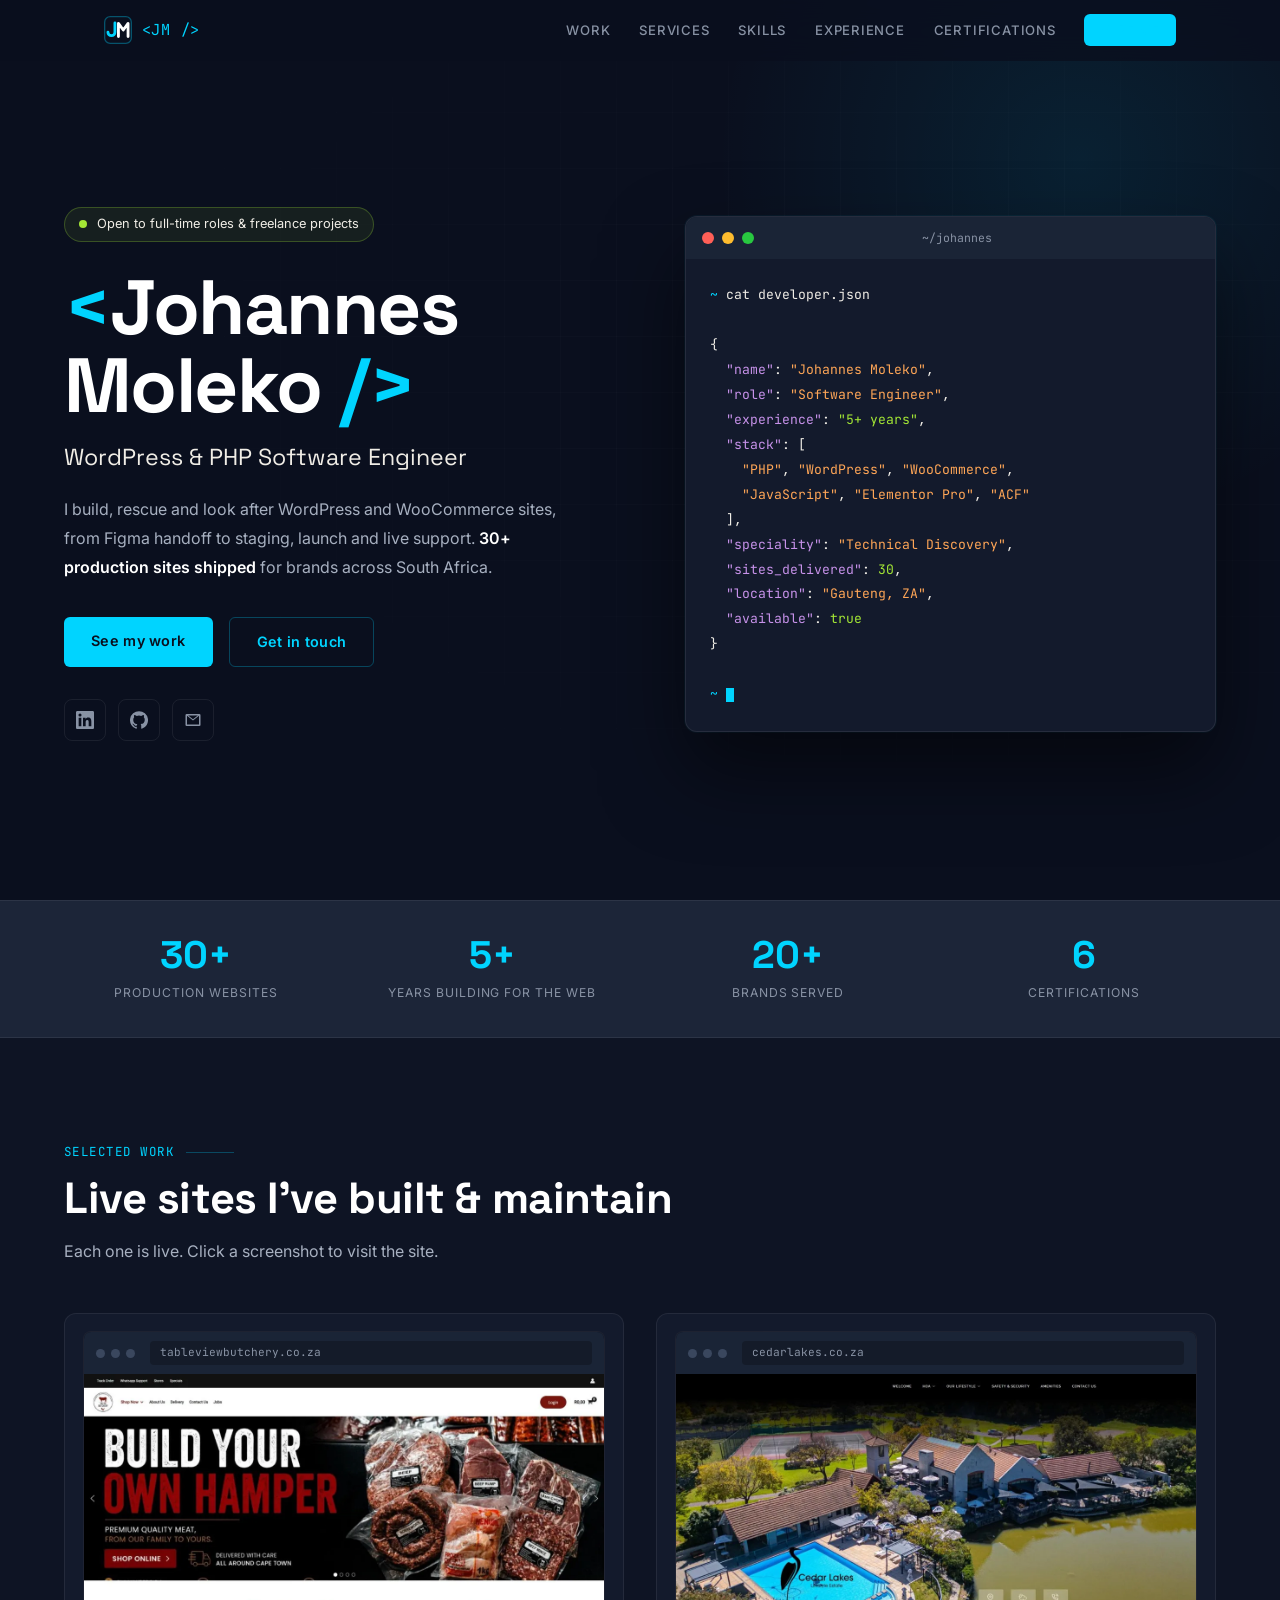
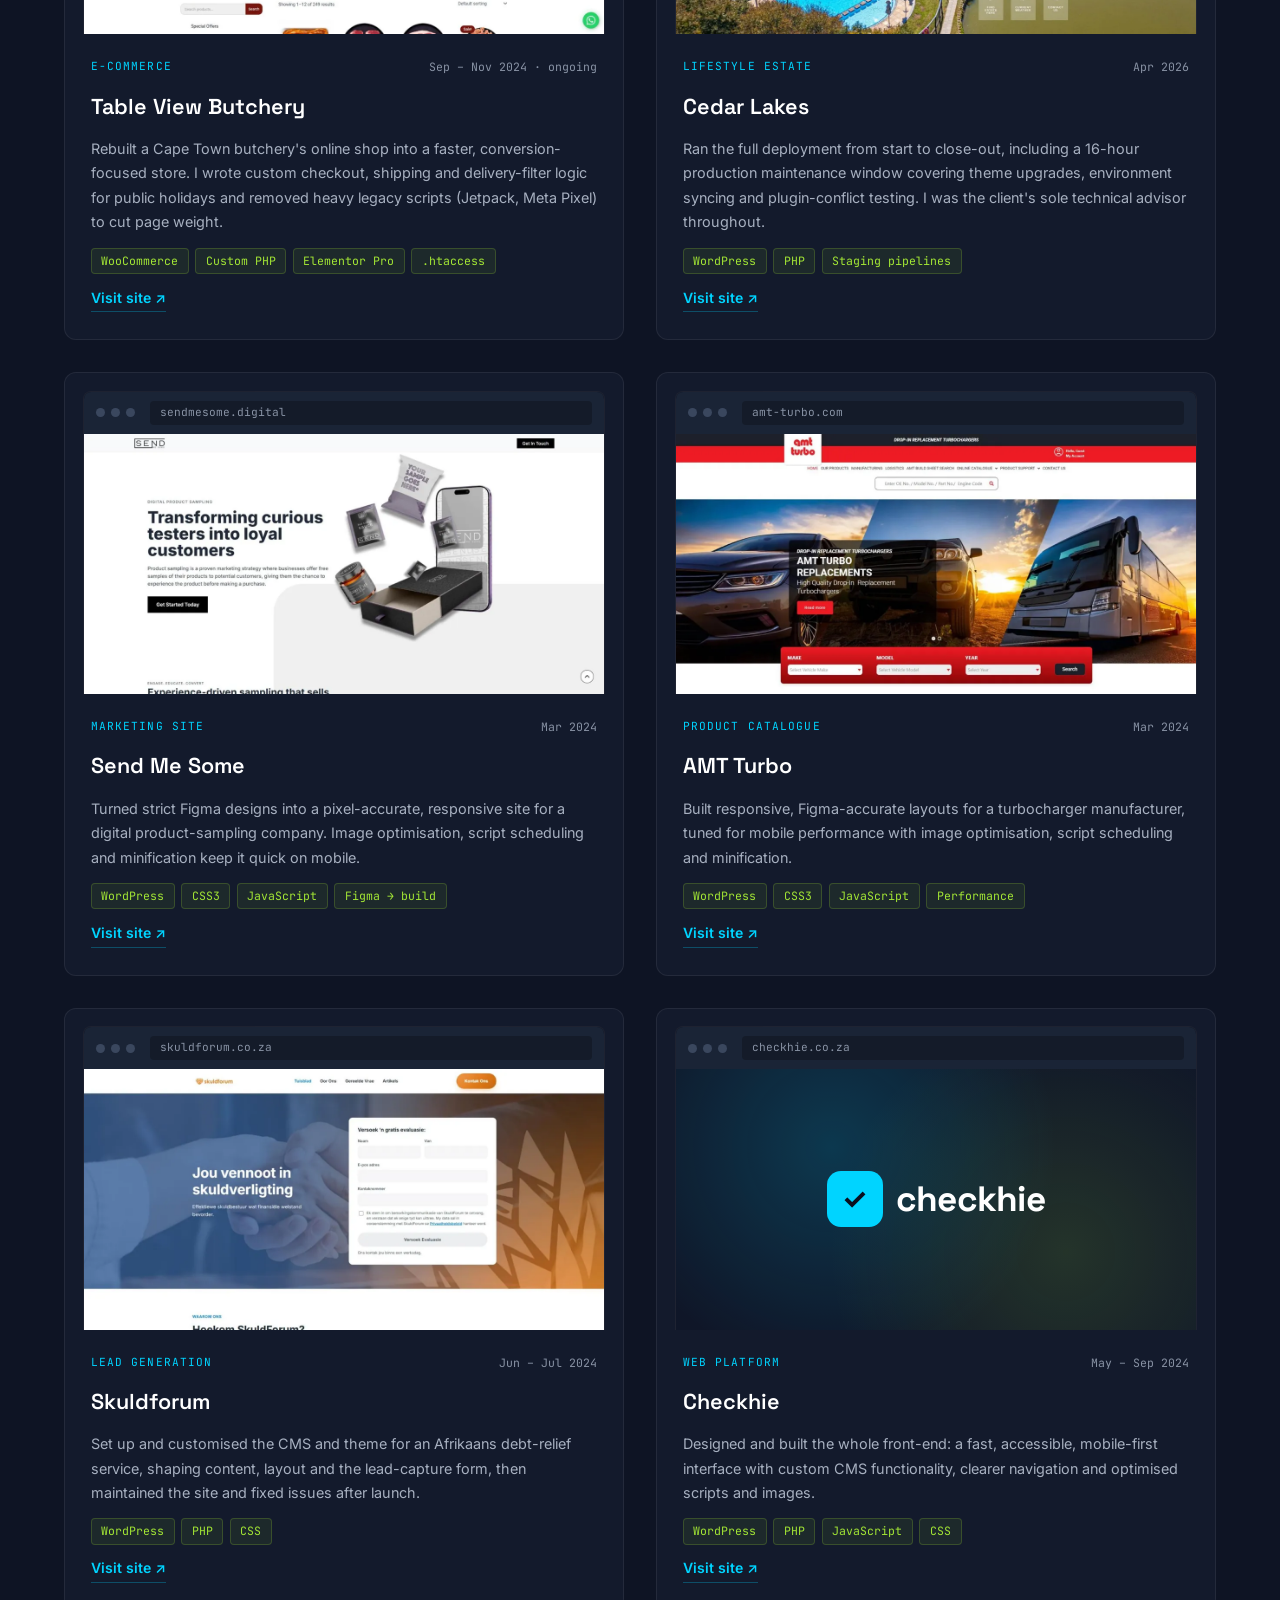
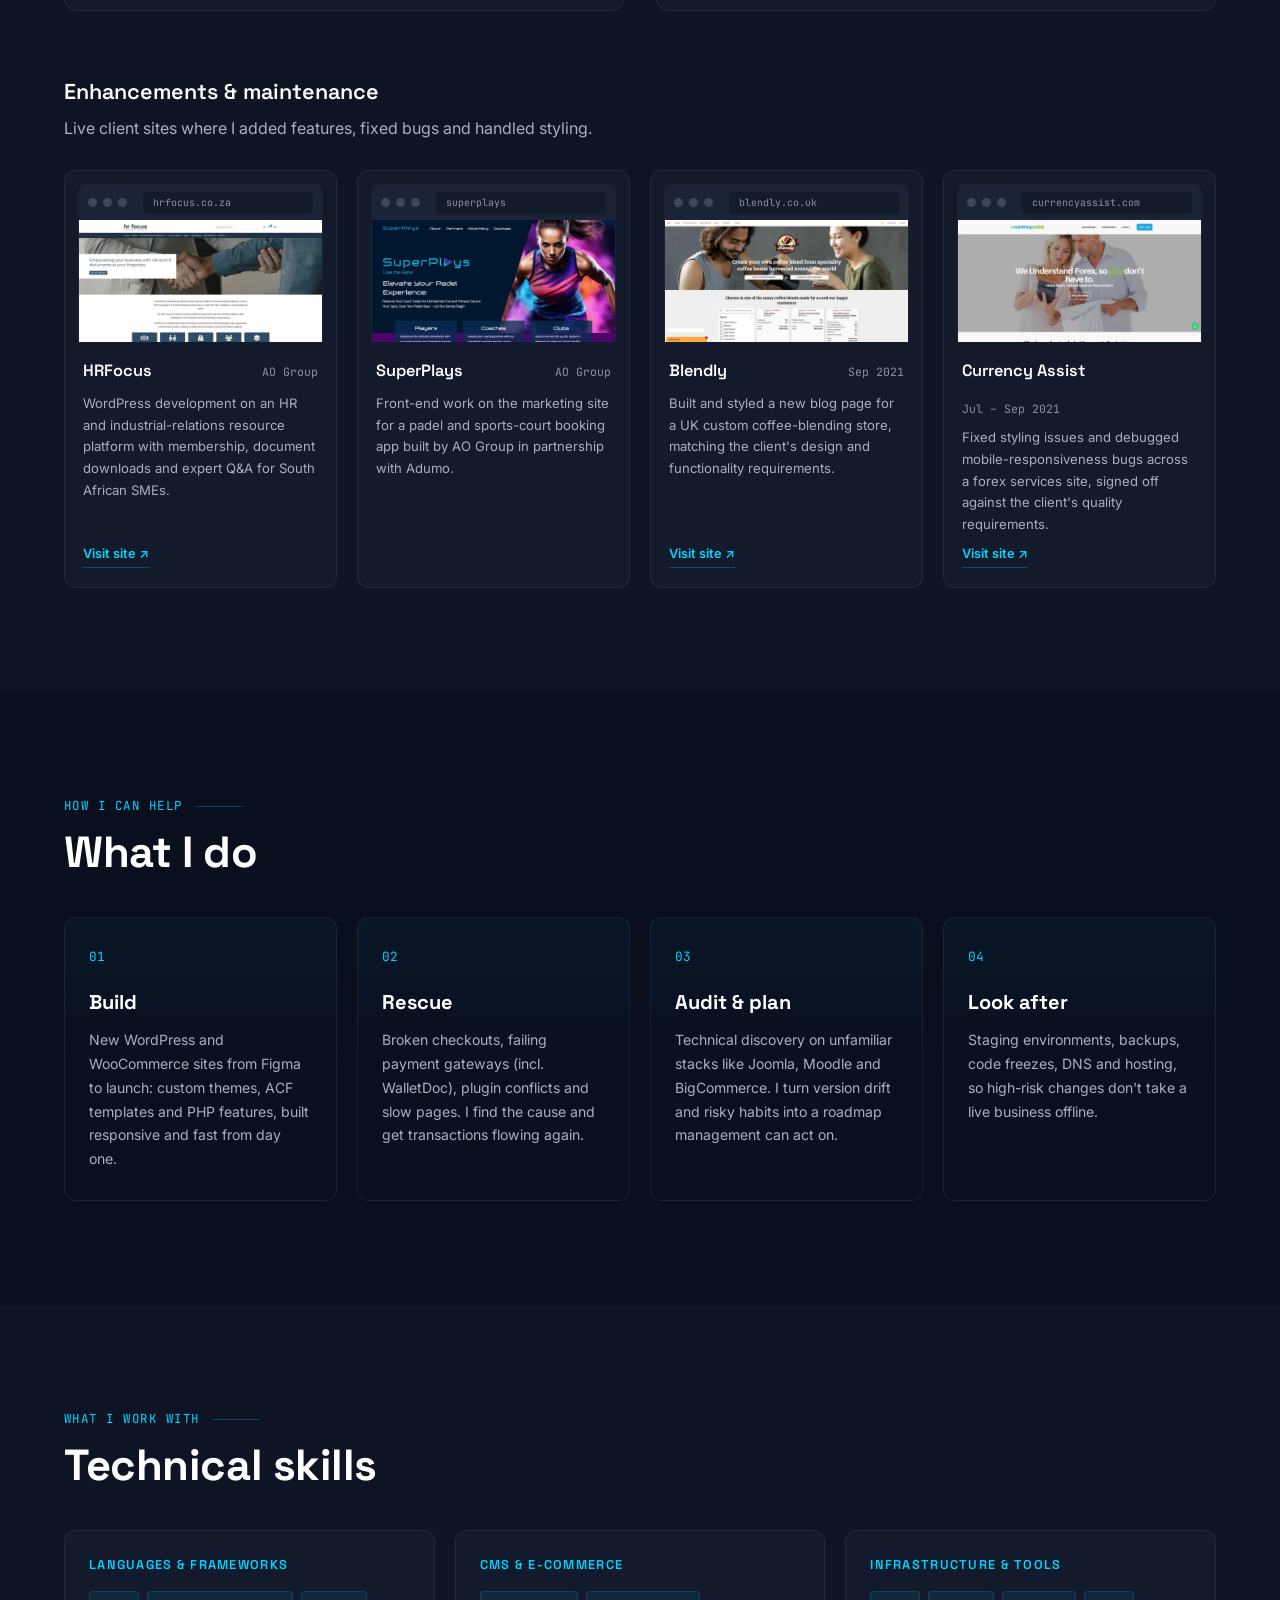
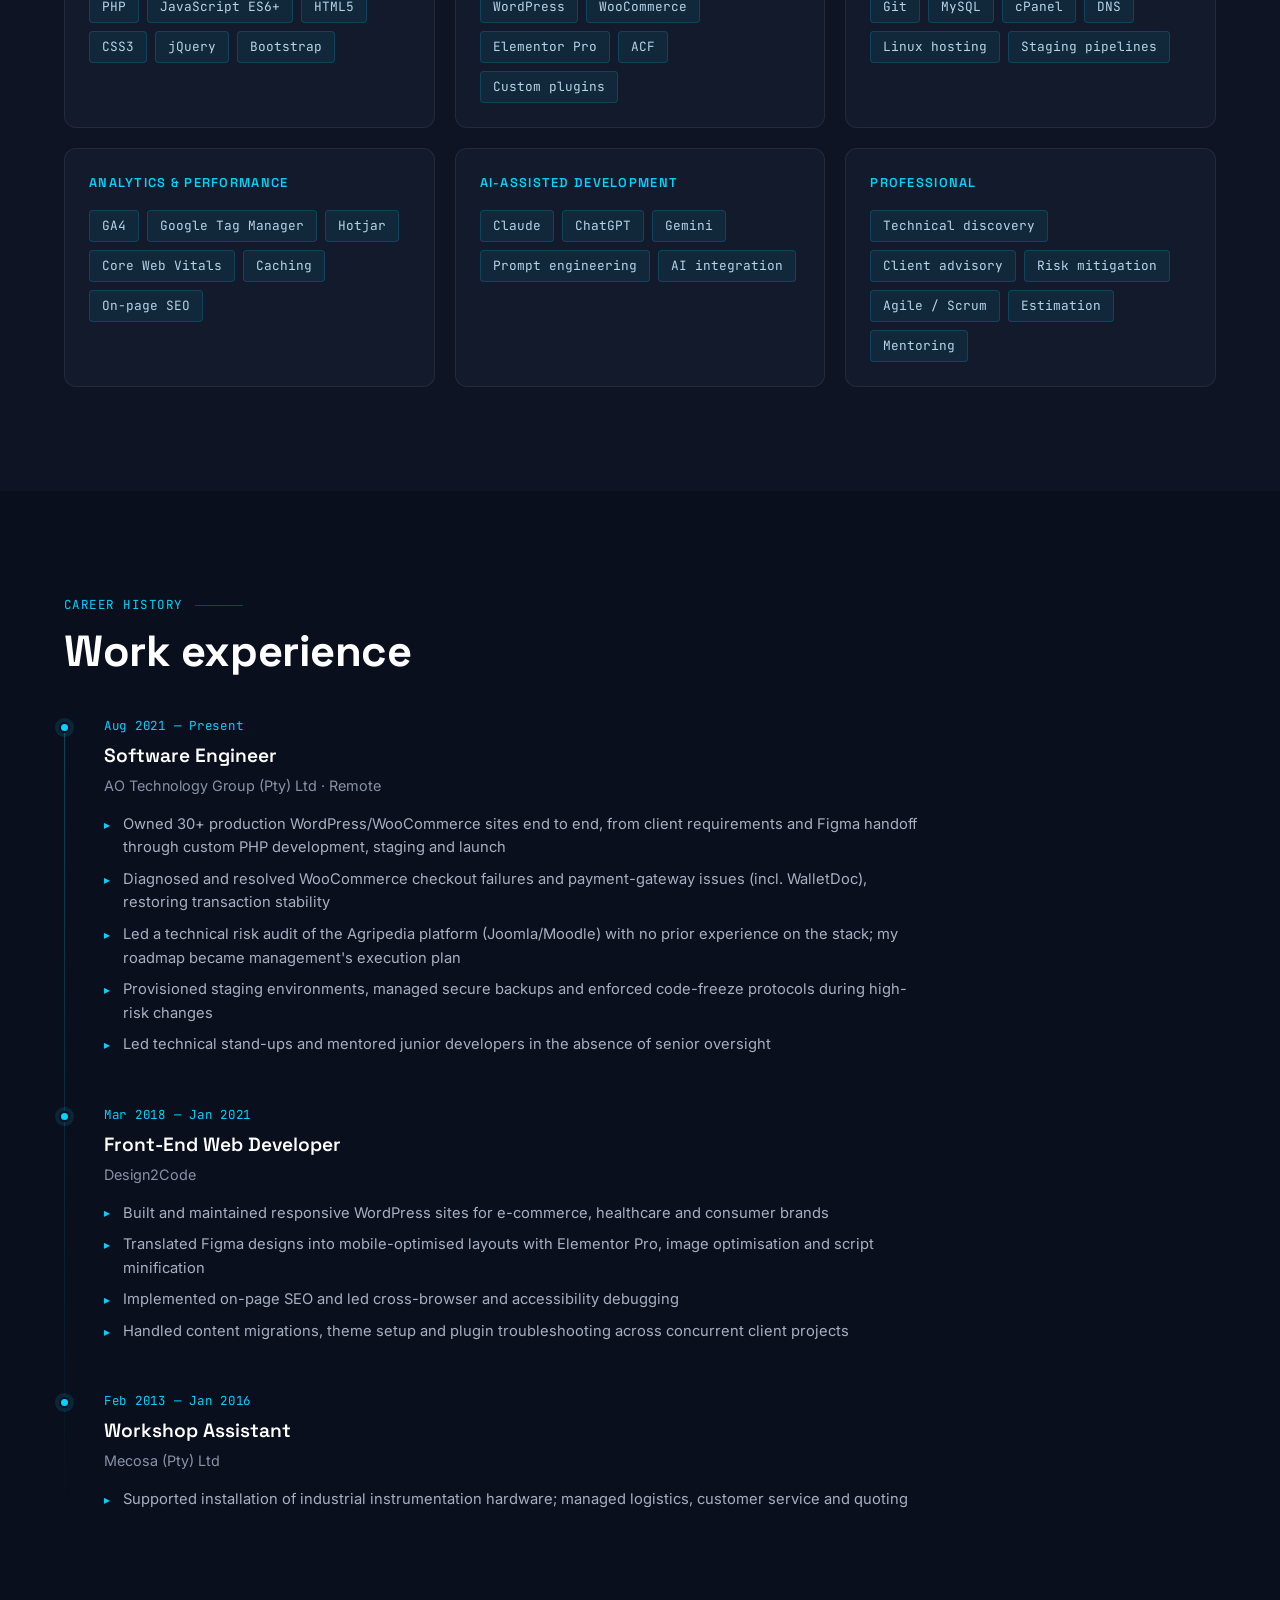
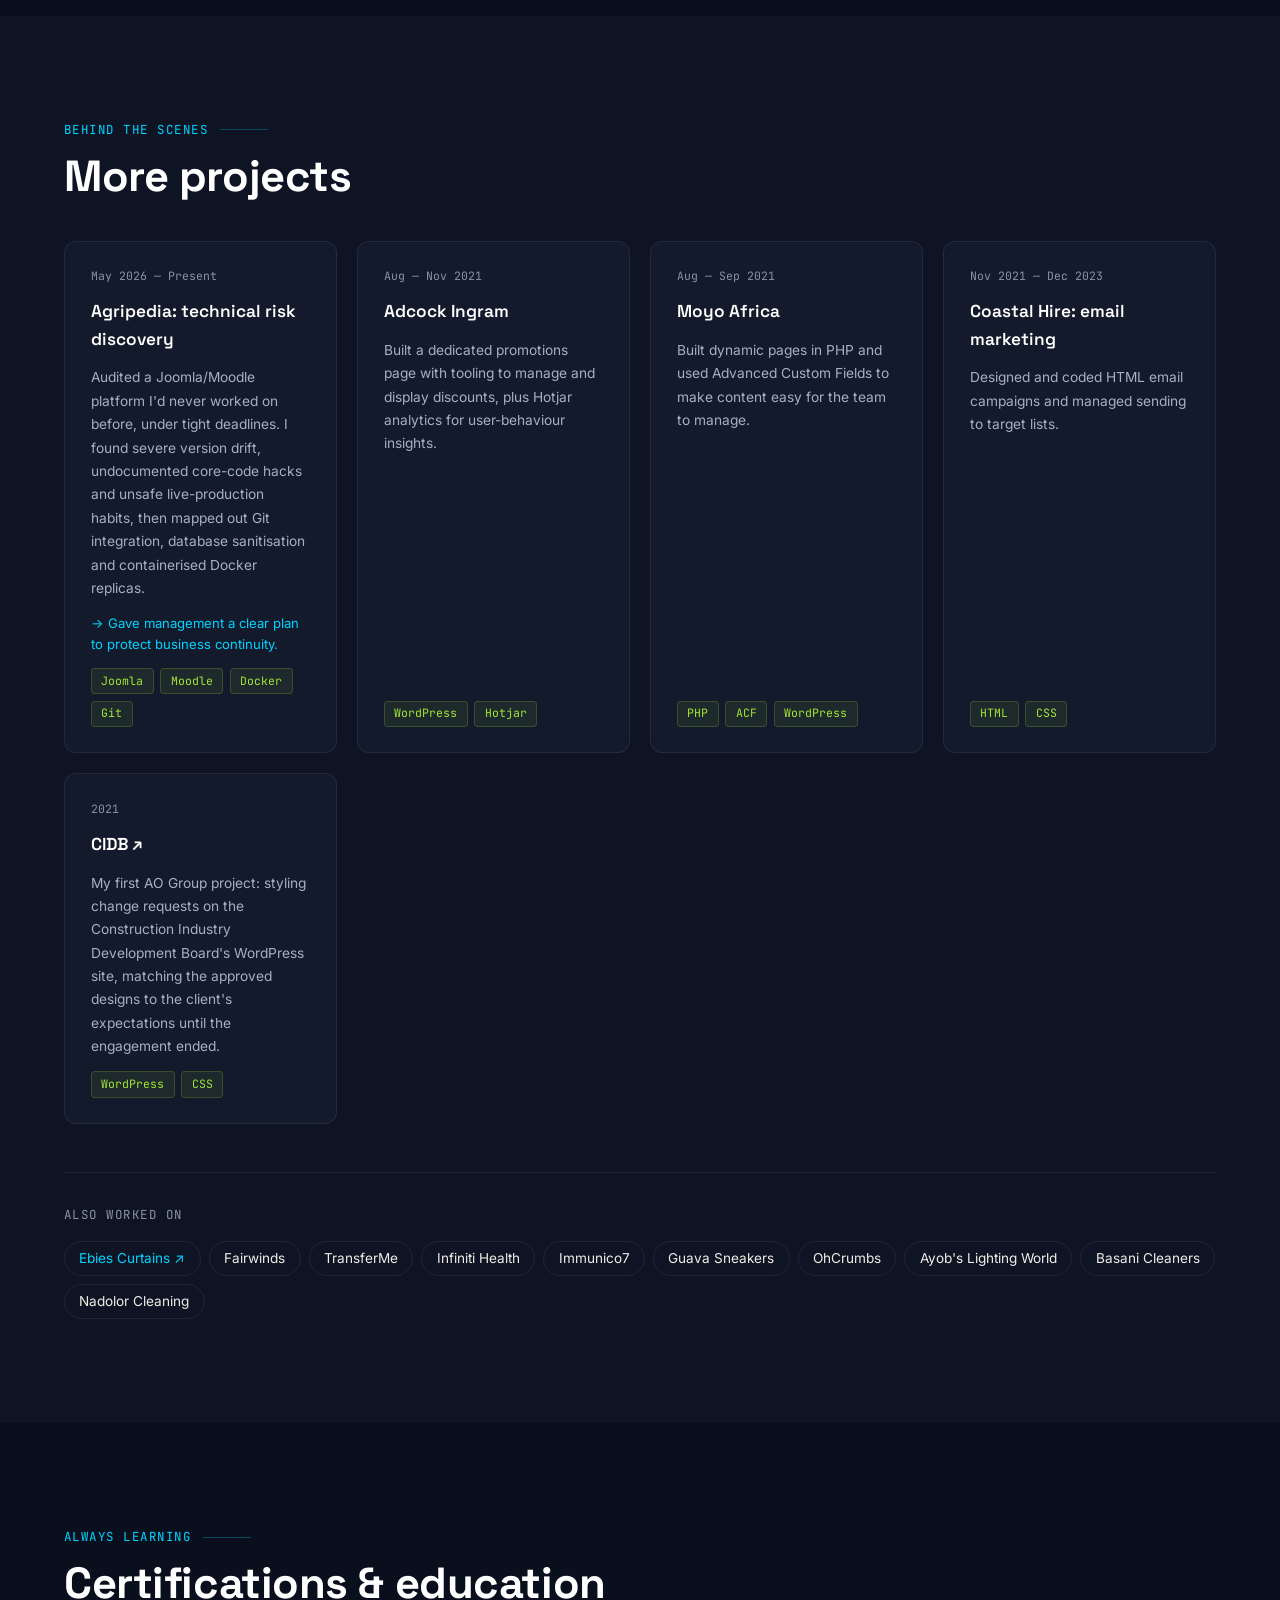
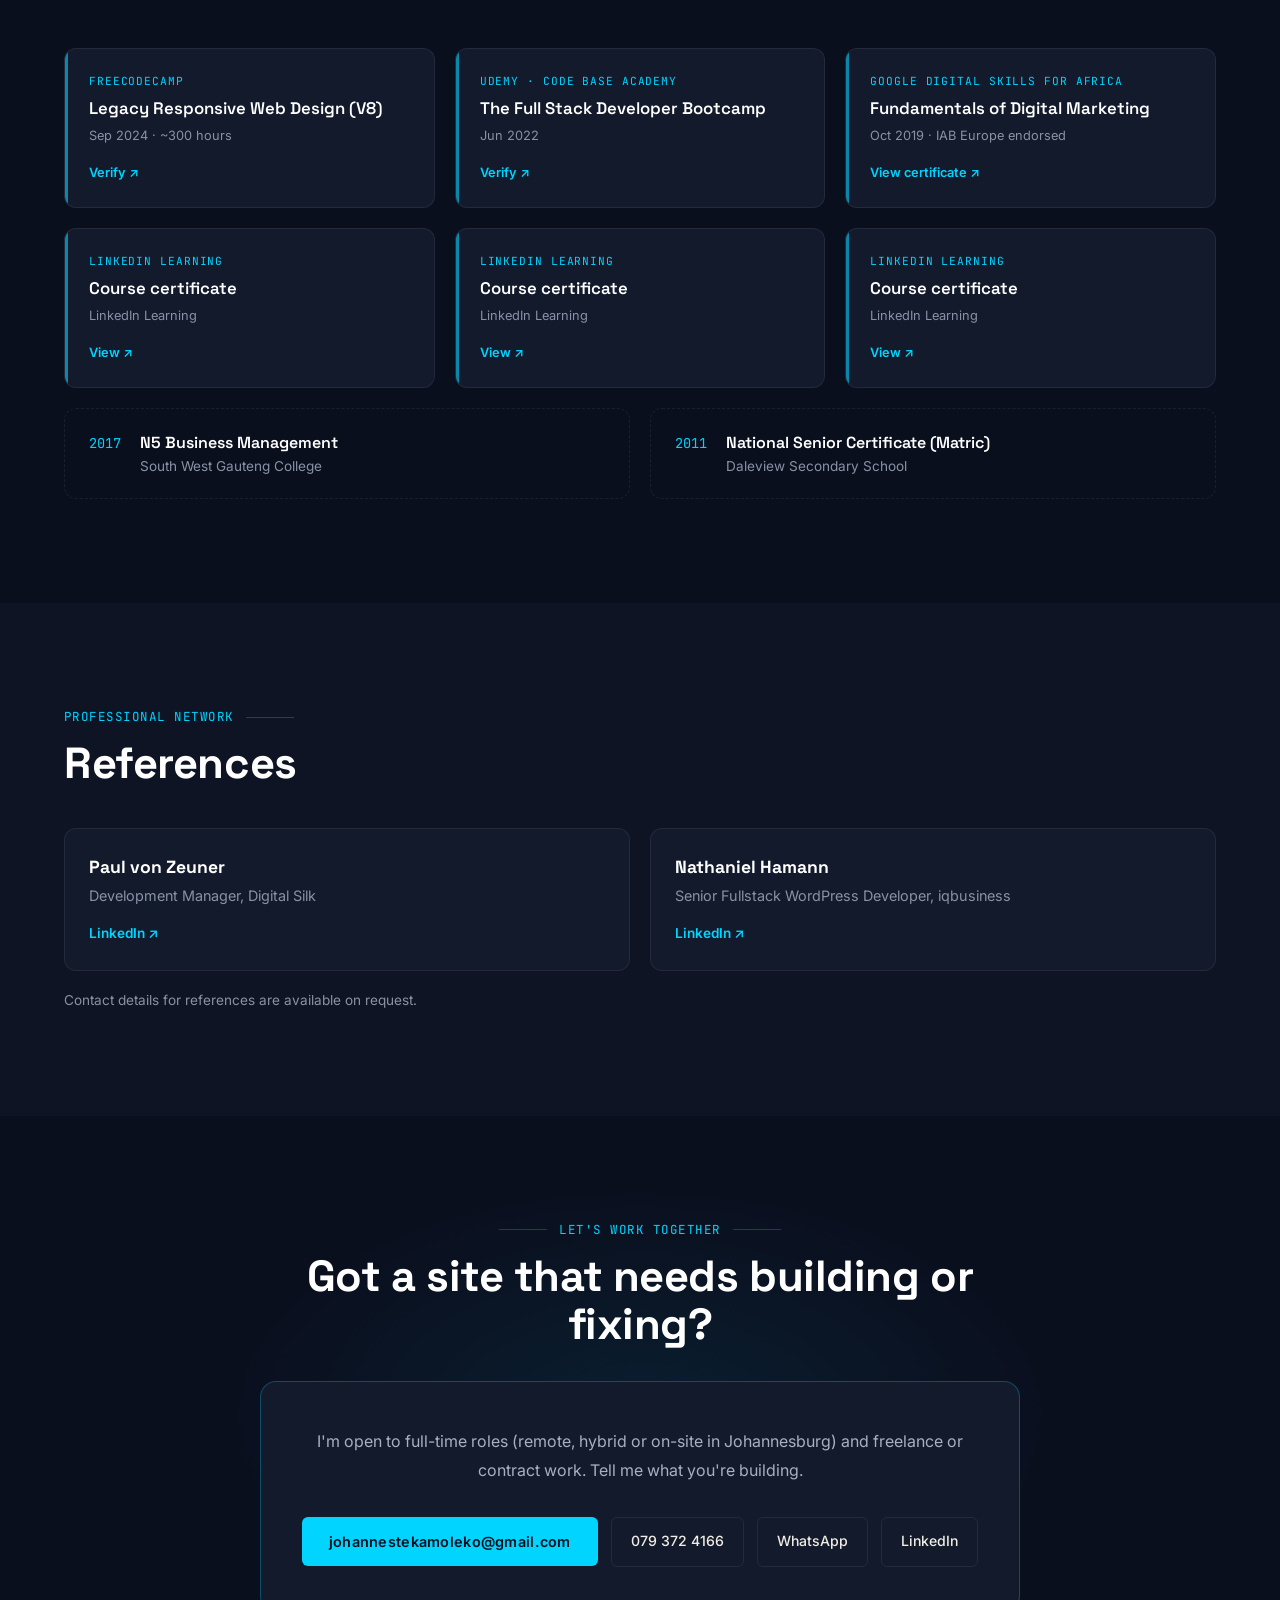
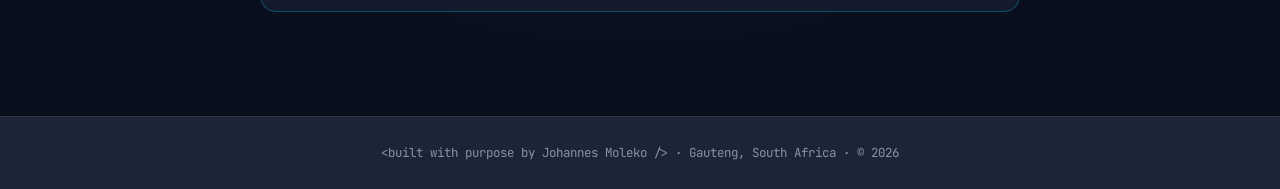
==== commit 6113f569: "Add files via upload" ====
--- a/index.html
+++ b/index.html
@@ -243,6 +243,55 @@
         </div>
       </article>
 
+    </div>
+
+    <h3 class="sub-title">Enhancements &amp; maintenance</h3>
+    <p class="section-intro sub-intro">Live client sites where I added features, fixed bugs and handled styling.</p>
+    <div class="mini-grid">
+      <article class="mini-card reveal">
+        <a class="browser" href="https://hrfocus.co.za/" target="_blank" rel="noopener noreferrer" aria-label="Visit HRFocus (opens in new tab)">
+          <div class="browser-bar" aria-hidden="true"><i></i><i></i><i></i><span>hrfocus.co.za</span></div>
+          <img src="assets/projects/hrfocus.webp" alt="HRFocus homepage: Empowering your business with HR and IR documents at your fingertips" width="1200" height="600" loading="lazy">
+        </a>
+        <div class="mini-body">
+          <div class="work-meta"><h3 class="mini-name">HRFocus</h3><span class="work-period">AO Group</span></div>
+          <p class="mini-desc">WordPress development on an HR and industrial-relations resource platform with membership, document downloads and expert Q&amp;A for South African SMEs.</p>
+          <a class="work-link" href="https://hrfocus.co.za/" target="_blank" rel="noopener noreferrer">Visit site <span aria-hidden="true">↗</span></a>
+        </div>
+      </article>
+      <article class="mini-card reveal">
+        <div class="browser">
+          <div class="browser-bar" aria-hidden="true"><i></i><i></i><i></i><span>superplays</span></div>
+          <img src="assets/projects/superplays.webp" alt="SuperPlays homepage: Elevate your padel experience with a sprinting athlete" width="1200" height="600" loading="lazy">
+        </div>
+        <div class="mini-body">
+          <div class="work-meta"><h3 class="mini-name">SuperPlays</h3><span class="work-period">AO Group</span></div>
+          <p class="mini-desc">Front-end work on the marketing site for a padel and sports-court booking app built by AO Group in partnership with Adumo.</p>
+          <!-- Add a "Visit site" link here once the live URL is confirmed -->
+        </div>
+      </article>
+      <article class="mini-card reveal">
+        <a class="browser" href="https://blendly.co.uk/" target="_blank" rel="noopener noreferrer" aria-label="Visit Blendly (opens in new tab)">
+          <div class="browser-bar" aria-hidden="true"><i></i><i></i><i></i><span>blendly.co.uk</span></div>
+          <img src="assets/projects/blendly.webp" alt="Blendly homepage: Create your own coffee blend from speciality coffee beans" width="1200" height="600" loading="lazy">
+        </a>
+        <div class="mini-body">
+          <div class="work-meta"><h3 class="mini-name">Blendly</h3><span class="work-period">Sep 2021</span></div>
+          <p class="mini-desc">Built and styled a new blog page for a UK custom coffee-blending store, matching the client&#39;s design and functionality requirements.</p>
+          <a class="work-link" href="https://blendly.co.uk/" target="_blank" rel="noopener noreferrer">Visit site <span aria-hidden="true">↗</span></a>
+        </div>
+      </article>
+      <article class="mini-card reveal">
+        <a class="browser" href="https://www.currencyassist.com/" target="_blank" rel="noopener noreferrer" aria-label="Visit Currency Assist (opens in new tab)">
+          <div class="browser-bar" aria-hidden="true"><i></i><i></i><i></i><span>currencyassist.com</span></div>
+          <img src="assets/projects/currency-assist.webp" alt="Currency Assist homepage: We understand forex, so you don't have to" width="1200" height="600" loading="lazy">
+        </a>
+        <div class="mini-body">
+          <div class="work-meta"><h3 class="mini-name">Currency Assist</h3><span class="work-period">Jul – Sep 2021</span></div>
+          <p class="mini-desc">Fixed styling issues and debugged mobile-responsiveness bugs across a forex services site, signed off against the client&#39;s quality requirements.</p>
+          <a class="work-link" href="https://www.currencyassist.com/" target="_blank" rel="noopener noreferrer">Visit site <span aria-hidden="true">↗</span></a>
+        </div>
+      </article>
     </div>
   </div>
 </section>
@@ -383,14 +432,20 @@
         <p class="project-desc">Designed and coded HTML email campaigns and managed sending to target lists.</p>
         <ul class="stack"><li>HTML</li><li>CSS</li></ul>
       </article>
+      <article class="project-card reveal">
+        <div class="project-period">2021</div>
+        <h3 class="project-name"><a href="https://www.cidb.org.za/" target="_blank" rel="noopener noreferrer">CIDB ↗</a></h3>
+        <p class="project-desc">My first AO Group project: styling change requests on the Construction Industry Development Board's WordPress site, matching the approved designs to the client's expectations until the engagement ended.</p>
+        <ul class="stack"><li>WordPress</li><li>CSS</li></ul>
+      </article>
     </div>
 
     <div class="also">
       <h3 class="also-title">Also worked on</h3>
       <ul class="also-list">
         <li><a href="https://ebiescurtains.co.za/" target="_blank" rel="noopener noreferrer">Ebies Curtains ↗</a></li>
-        <li>Fairwinds</li><li>TransferMe</li><li>Infiniti Health</li><li>Immunico7</li><li>Blendly</li>
-        <li>Guava Sneakers</li><li>Currency Assist</li><li>OhCrumbs</li><li>Ayob's Lighting World</li>
+        <li>Fairwinds</li><li>TransferMe</li><li>Infiniti Health</li><li>Immunico7</li>
+        <li>Guava Sneakers</li><li>OhCrumbs</li><li>Ayob's Lighting World</li>
         <li>Basani Cleaners</li><li>Nadolor Cleaning</li>
       </ul>
     </div>
--- a/styles.css
+++ b/styles.css
@@ -348,6 +348,31 @@
   font-family: 'JetBrains Mono', monospace;
 }
 
+/* Enhancements grid */
+.sub-title {
+  font-size: 1.35rem; font-weight: 600; margin-top: 4rem; margin-bottom: .4rem;
+}
+.sub-intro { margin-bottom: 1.8rem; }
+.mini-grid { display: grid; grid-template-columns: repeat(4, minmax(0, 1fr)); gap: 1.25rem; }
+.mini-card {
+  background: var(--card-bg); border: 1px solid var(--line);
+  border-radius: var(--radius); overflow: hidden;
+  display: flex; flex-direction: column;
+  transition: border-color .3s, transform .3s;
+}
+.mini-card:hover { border-color: var(--cyan-border); transform: translateY(-3px); }
+.mini-card .browser { margin: .8rem .8rem 0; }
+.mini-card .browser-bar { padding: .4rem .6rem; }
+.mini-card .browser-bar span { font-size: .62rem; }
+.mini-card:hover .browser img { transform: scale(1.03); }
+.mini-body { padding: 1rem 1.1rem 1.2rem; display: flex; flex-direction: column; gap: .55rem; flex: 1; }
+.mini-body .work-meta { align-items: baseline; }
+.mini-name { font-size: 1.02rem; font-weight: 600; }
+.mini-desc { font-size: .82rem; color: var(--text); line-height: 1.65; }
+.mini-body .work-link { font-size: .8rem; }
+.project-name a { color: inherit; text-decoration: none; }
+.project-name a:hover { color: var(--cyan); }
+
 /* ---------- SERVICES ---------- */
 .services-grid {
   display: grid; grid-template-columns: repeat(4, 1fr); gap: 1.25rem;
@@ -544,6 +569,7 @@
 /* ---------- RESPONSIVE ---------- */
 @media (max-width: 1024px) {
   .services-grid { grid-template-columns: repeat(2, 1fr); }
+  .mini-grid { grid-template-columns: repeat(2, minmax(0, 1fr)); }
   .cert-grid { grid-template-columns: repeat(2, 1fr); }
   .nav-links { gap: 1.2rem; }
 }
@@ -572,7 +598,7 @@
 }
 
 @media (max-width: 600px) {
-  .services-grid, .cert-grid, .edu-grid, .refs-grid { grid-template-columns: 1fr; }
+  .services-grid, .cert-grid, .edu-grid, .refs-grid, .mini-grid { grid-template-columns: 1fr; }
   .browser { margin: .8rem .8rem 0; }
   .contact-card { padding: 2rem 1.4rem; }
   .contact-links .btn-primary { width: 100%; word-break: break-all; }
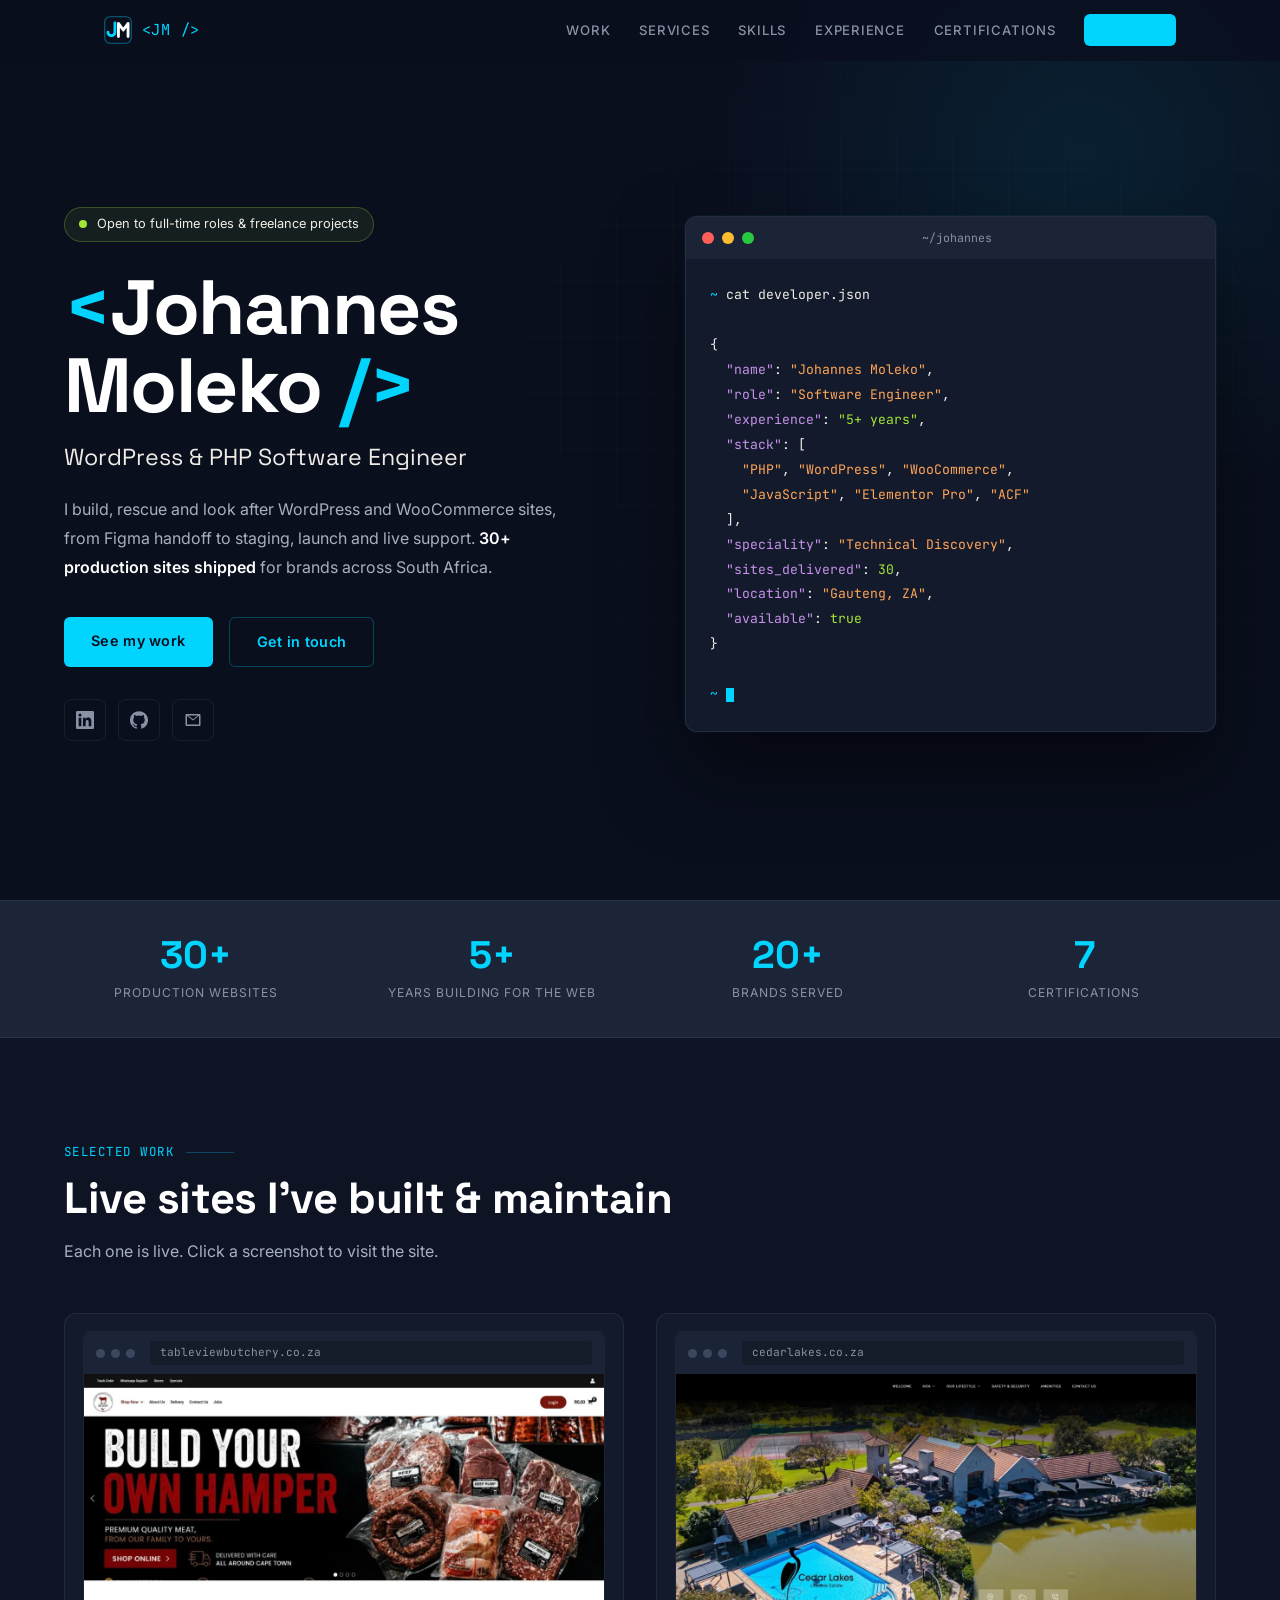
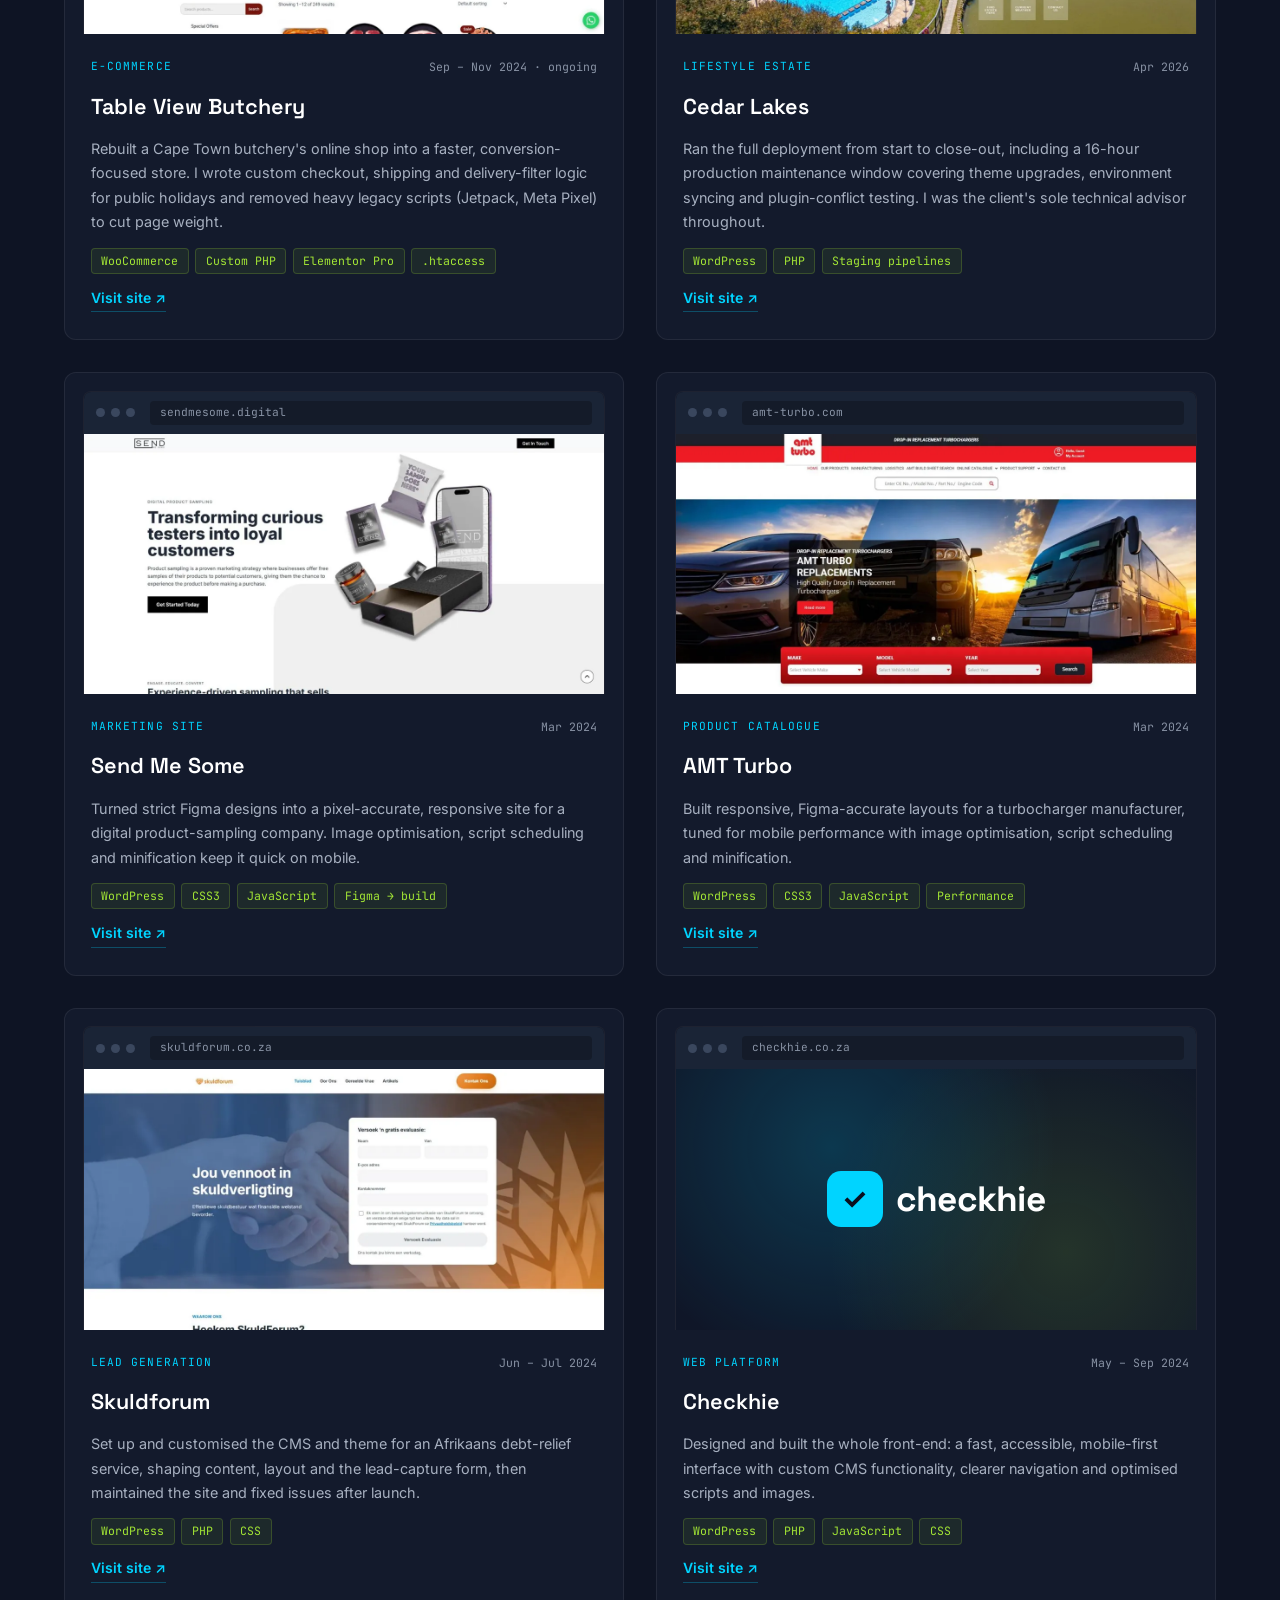
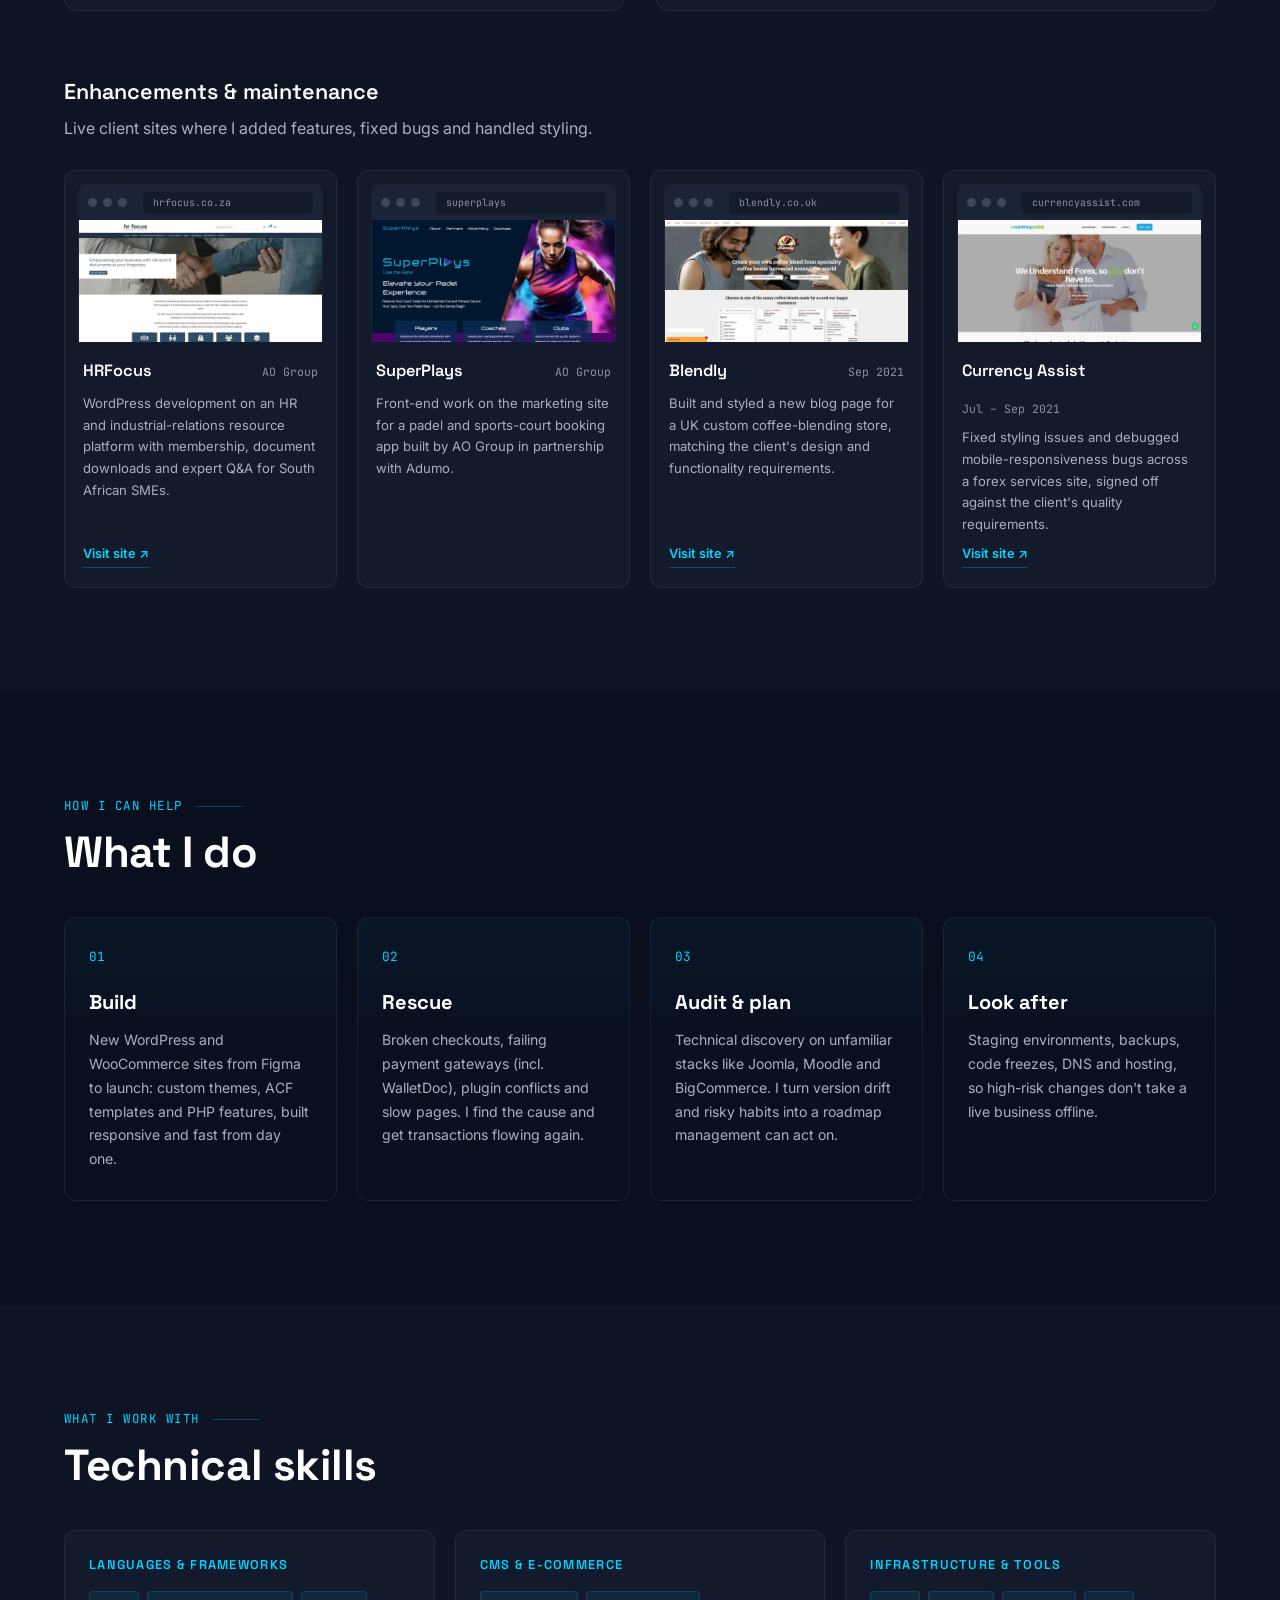
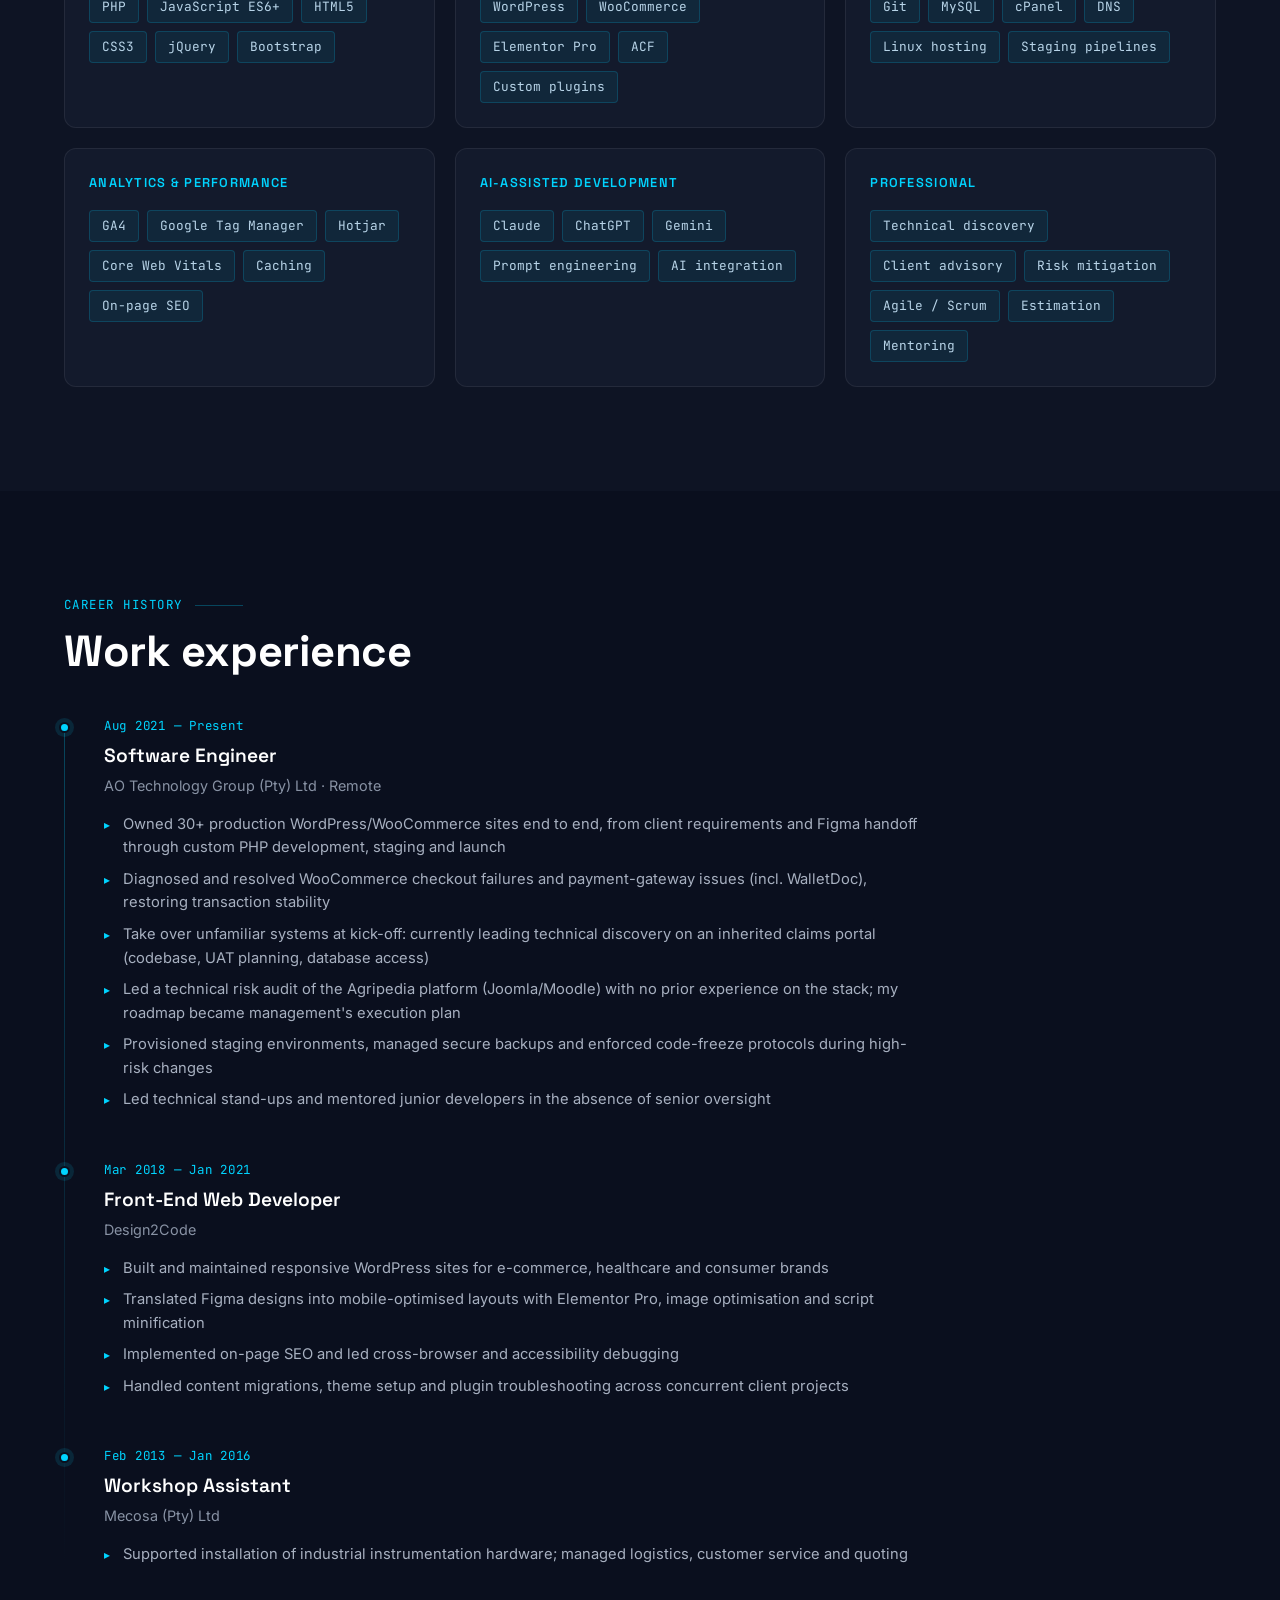
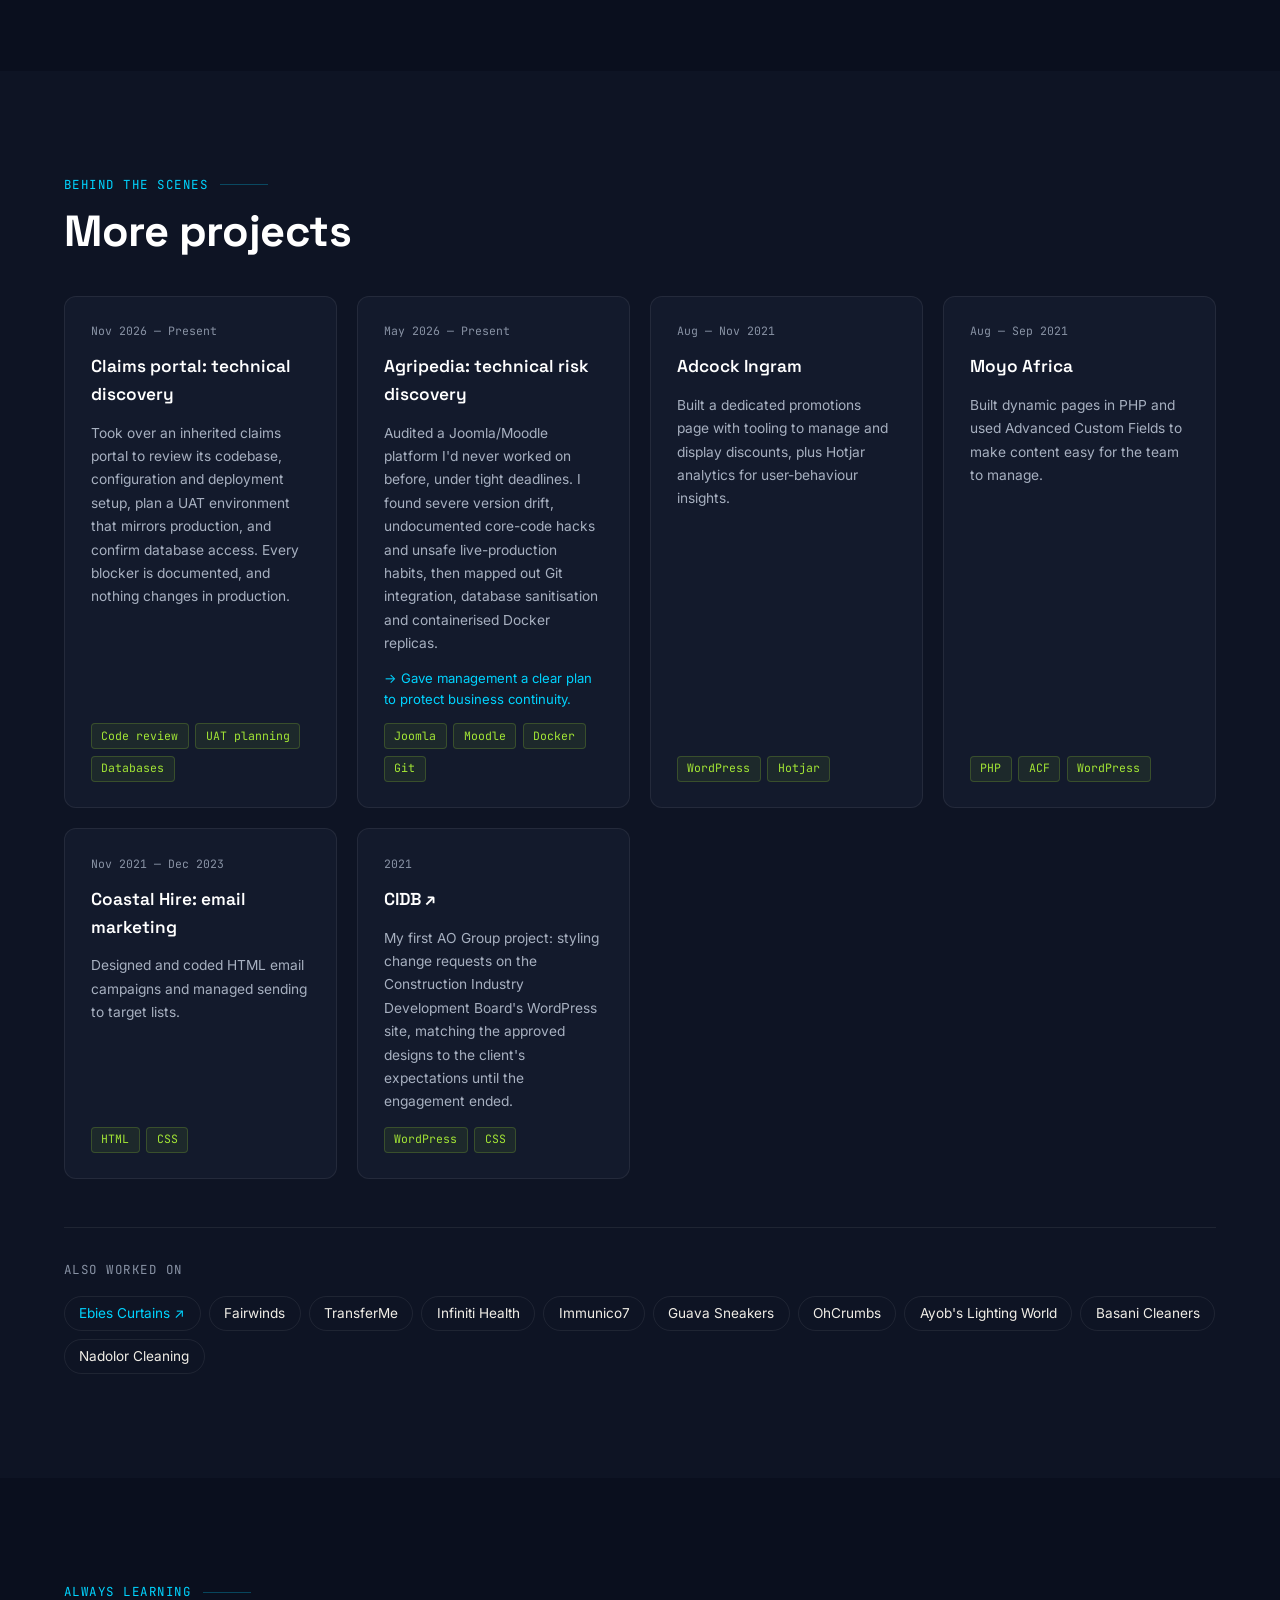
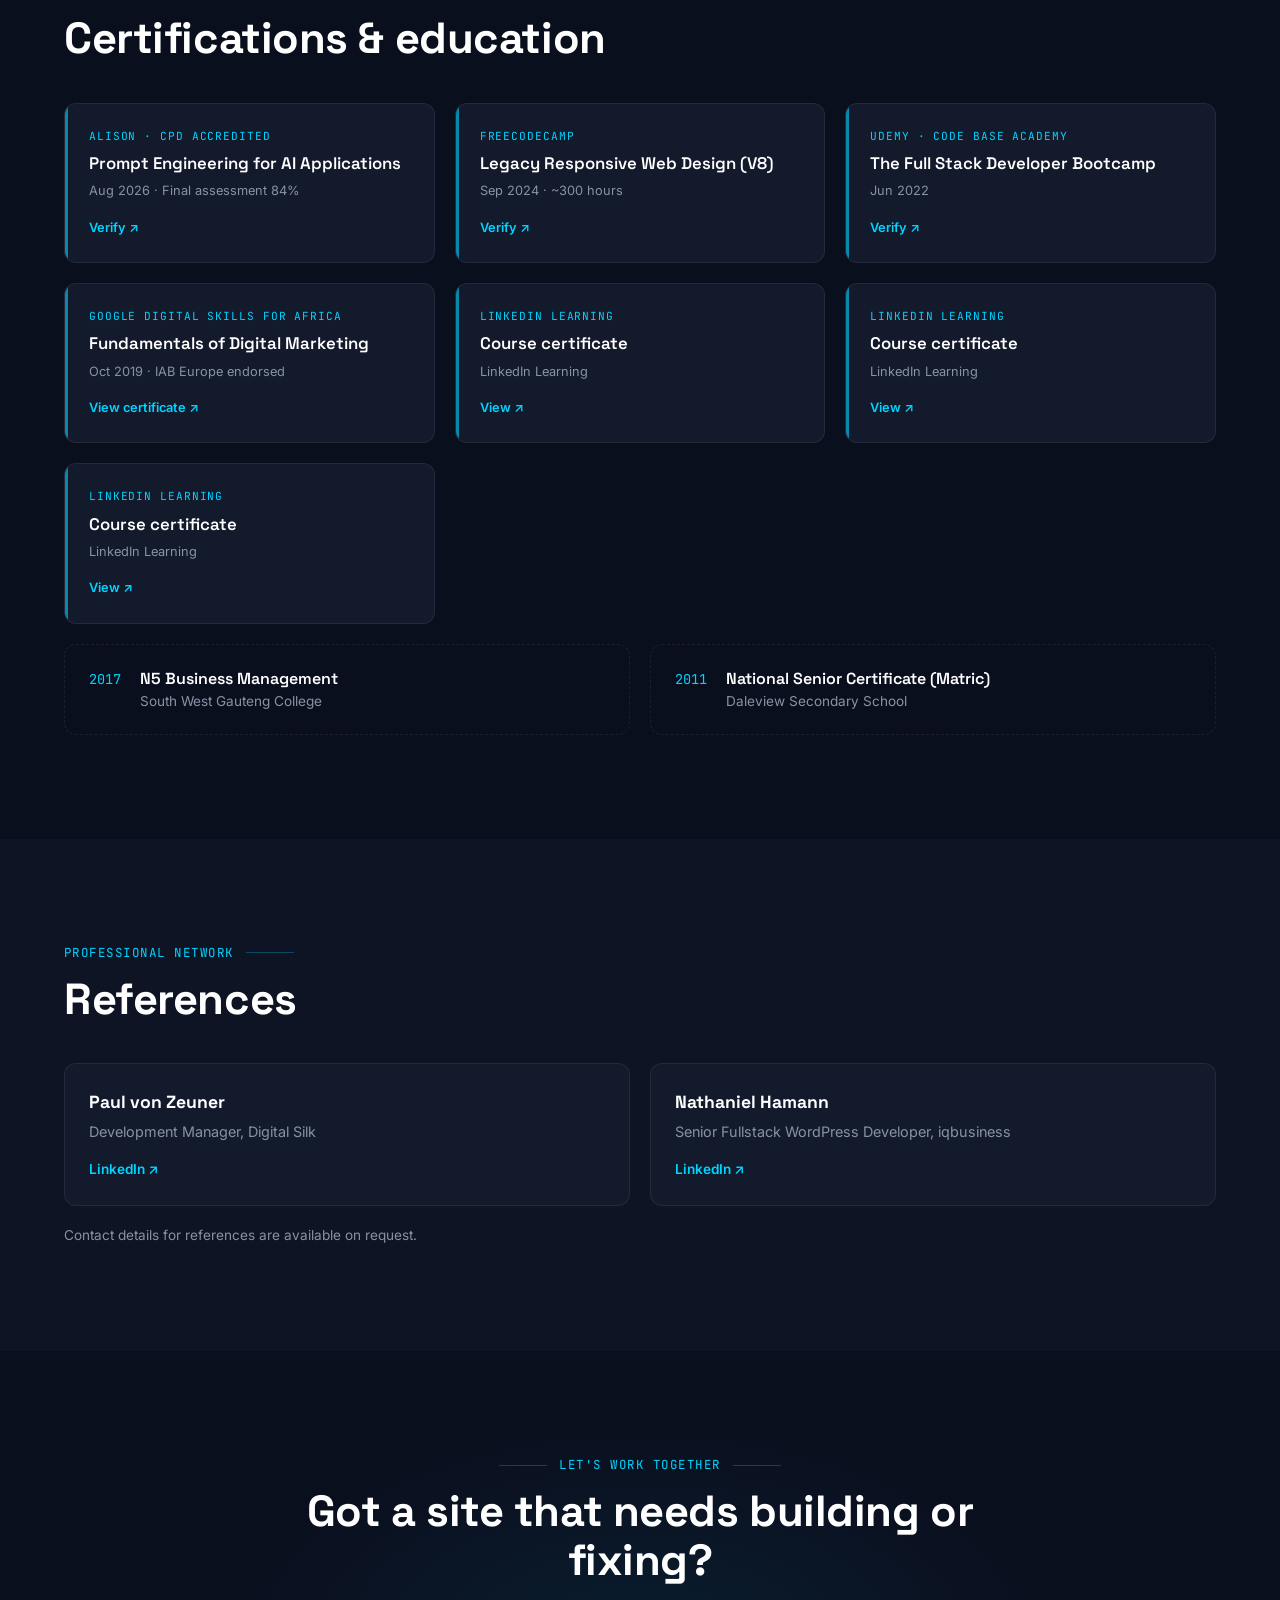
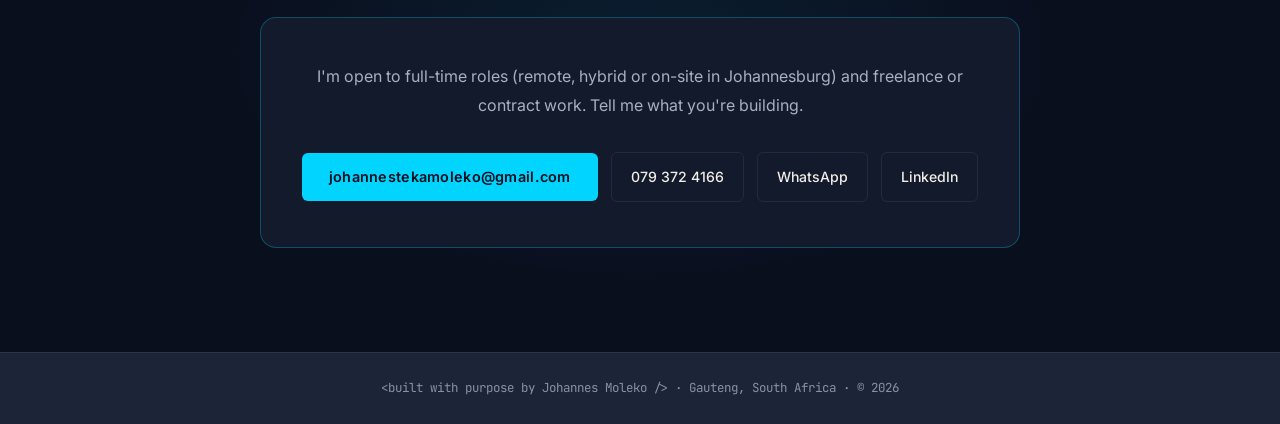
==== commit 756f1801: "Add files via upload" ====
--- a/index.html
+++ b/index.html
@@ -141,7 +141,7 @@
     <div class="stat"><dt class="stat-label">Production websites</dt><dd class="stat-num">30+</dd></div>
     <div class="stat"><dt class="stat-label">Years building for the web</dt><dd class="stat-num">5+</dd></div>
     <div class="stat"><dt class="stat-label">Brands served</dt><dd class="stat-num">20+</dd></div>
-    <div class="stat"><dt class="stat-label">Certifications</dt><dd class="stat-num">6</dd></div>
+    <div class="stat"><dt class="stat-label">Certifications</dt><dd class="stat-num">7</dd></div>
   </dl>
 </div>
 
@@ -373,6 +373,7 @@
         <ul class="timeline-list">
           <li>Owned 30+ production WordPress/WooCommerce sites end to end, from client requirements and Figma handoff through custom PHP development, staging and launch</li>
           <li>Diagnosed and resolved WooCommerce checkout failures and payment-gateway issues (incl. WalletDoc), restoring transaction stability</li>
+          <li>Take over unfamiliar systems at kick-off: currently leading technical discovery on an inherited claims portal (codebase, UAT planning, database access)</li>
           <li>Led a technical risk audit of the Agripedia platform (Joomla/Moodle) with no prior experience on the stack; my roadmap became management's execution plan</li>
           <li>Provisioned staging environments, managed secure backups and enforced code-freeze protocols during high-risk changes</li>
           <li>Led technical stand-ups and mentored junior developers in the absence of senior oversight</li>
@@ -408,6 +409,12 @@
     <h2 class="section-title">More projects</h2>
     <div class="projects-grid">
       <article class="project-card reveal">
+        <div class="project-period">Nov 2026 — Present</div>
+        <h3 class="project-name">Claims portal: technical discovery</h3>
+        <p class="project-desc">Took over an inherited claims portal to review its codebase, configuration and deployment setup, plan a UAT environment that mirrors production, and confirm database access. Every blocker is documented, and nothing changes in production.</p>
+        <ul class="stack"><li>Code review</li><li>UAT planning</li><li>Databases</li></ul>
+      </article>
+      <article class="project-card reveal">
         <div class="project-period">May 2026 — Present</div>
         <h3 class="project-name">Agripedia: technical risk discovery</h3>
         <p class="project-desc">Audited a Joomla/Moodle platform I'd never worked on before, under tight deadlines. I found severe version drift, undocumented core-code hacks and unsafe live-production habits, then mapped out Git integration, database sanitisation and containerised Docker replicas.</p>
@@ -459,6 +466,12 @@
     <h2 class="section-title">Certifications &amp; education</h2>
 
     <div class="cert-grid">
+      <a class="cert reveal" href="https://alison.com/verify/4302218b49" target="_blank" rel="noopener noreferrer">
+        <span class="cert-issuer">Alison · CPD accredited</span>
+        <span class="cert-name">Prompt Engineering for AI Applications</span>
+        <span class="cert-meta">Aug 2026 · Final assessment 84%</span>
+        <span class="cert-verify">Verify ↗</span>
+      </a>
       <a class="cert reveal" href="https://www.freecodecamp.org/certification/fcca508c88a-cc7b-4df5-a1b0-daa773422c57/responsive-web-design" target="_blank" rel="noopener noreferrer">
         <span class="cert-issuer">freeCodeCamp</span>
         <span class="cert-name">Legacy Responsive Web Design (V8)</span>
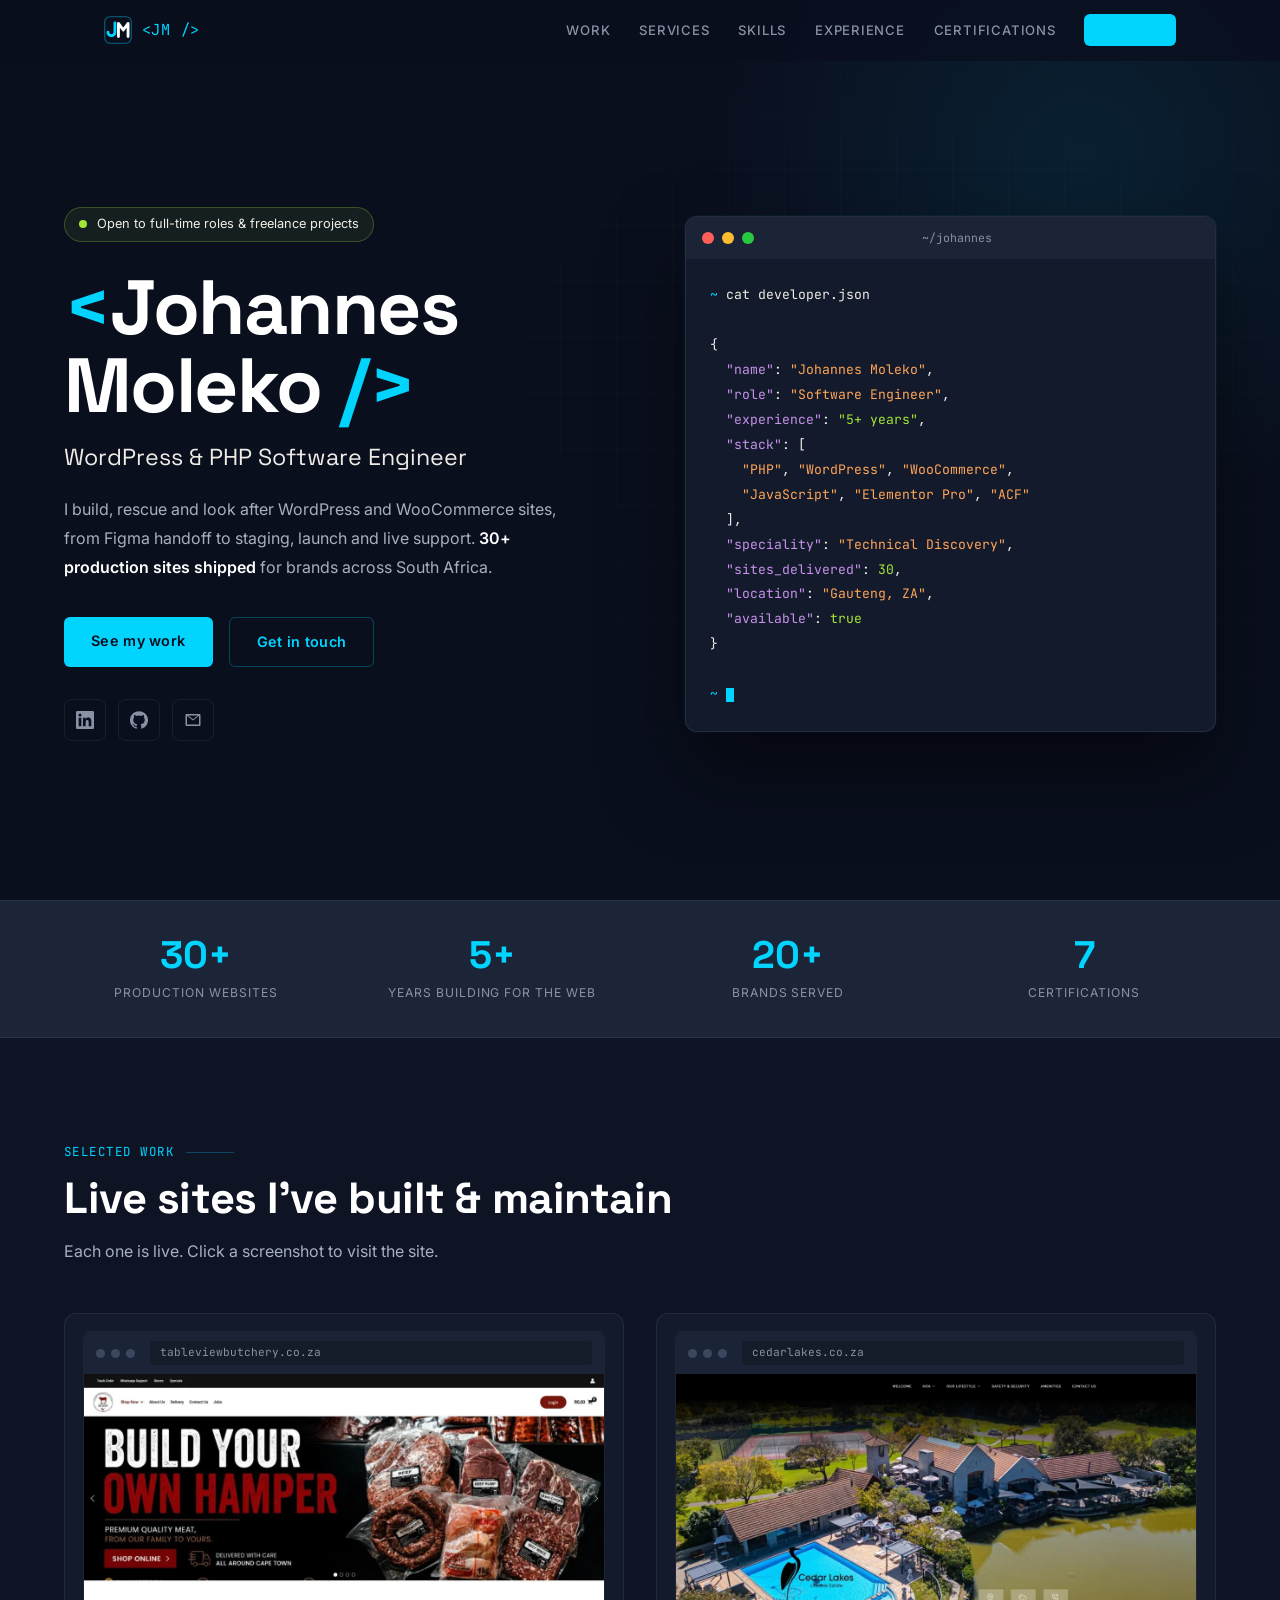
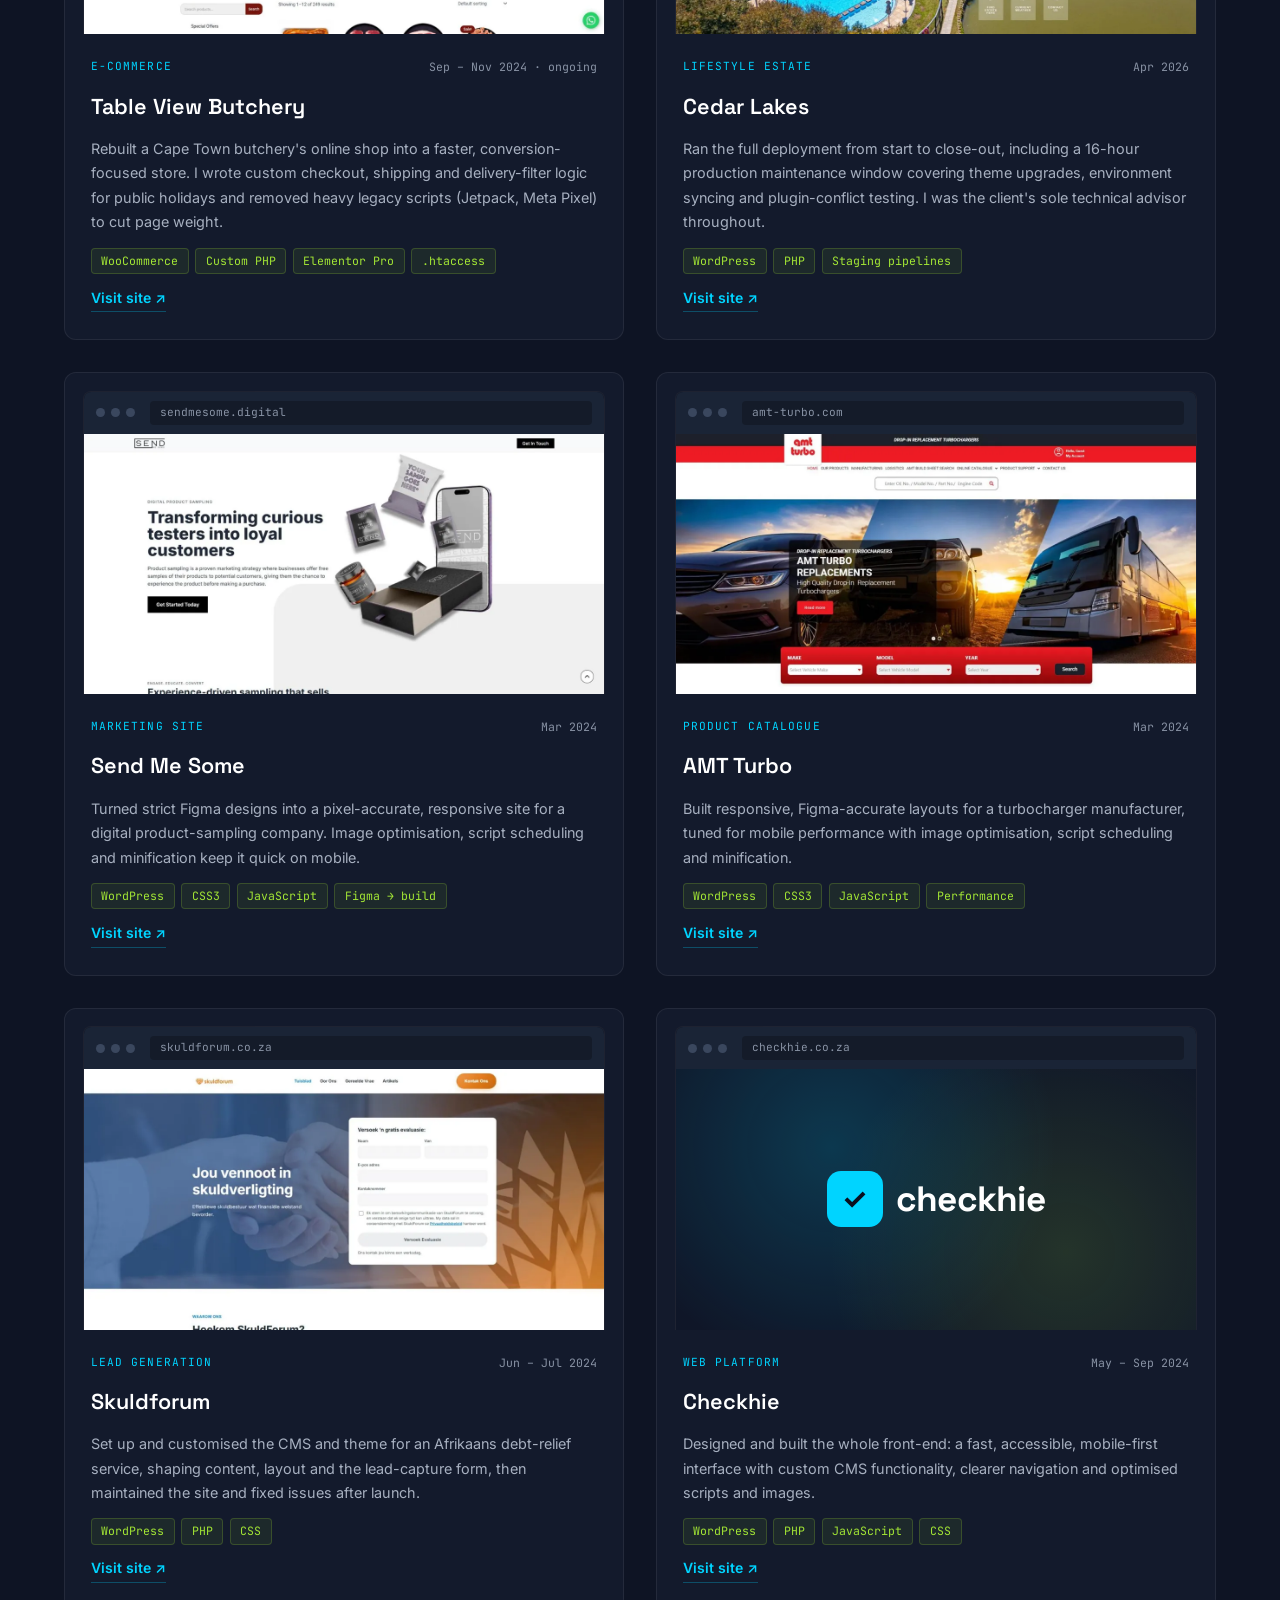
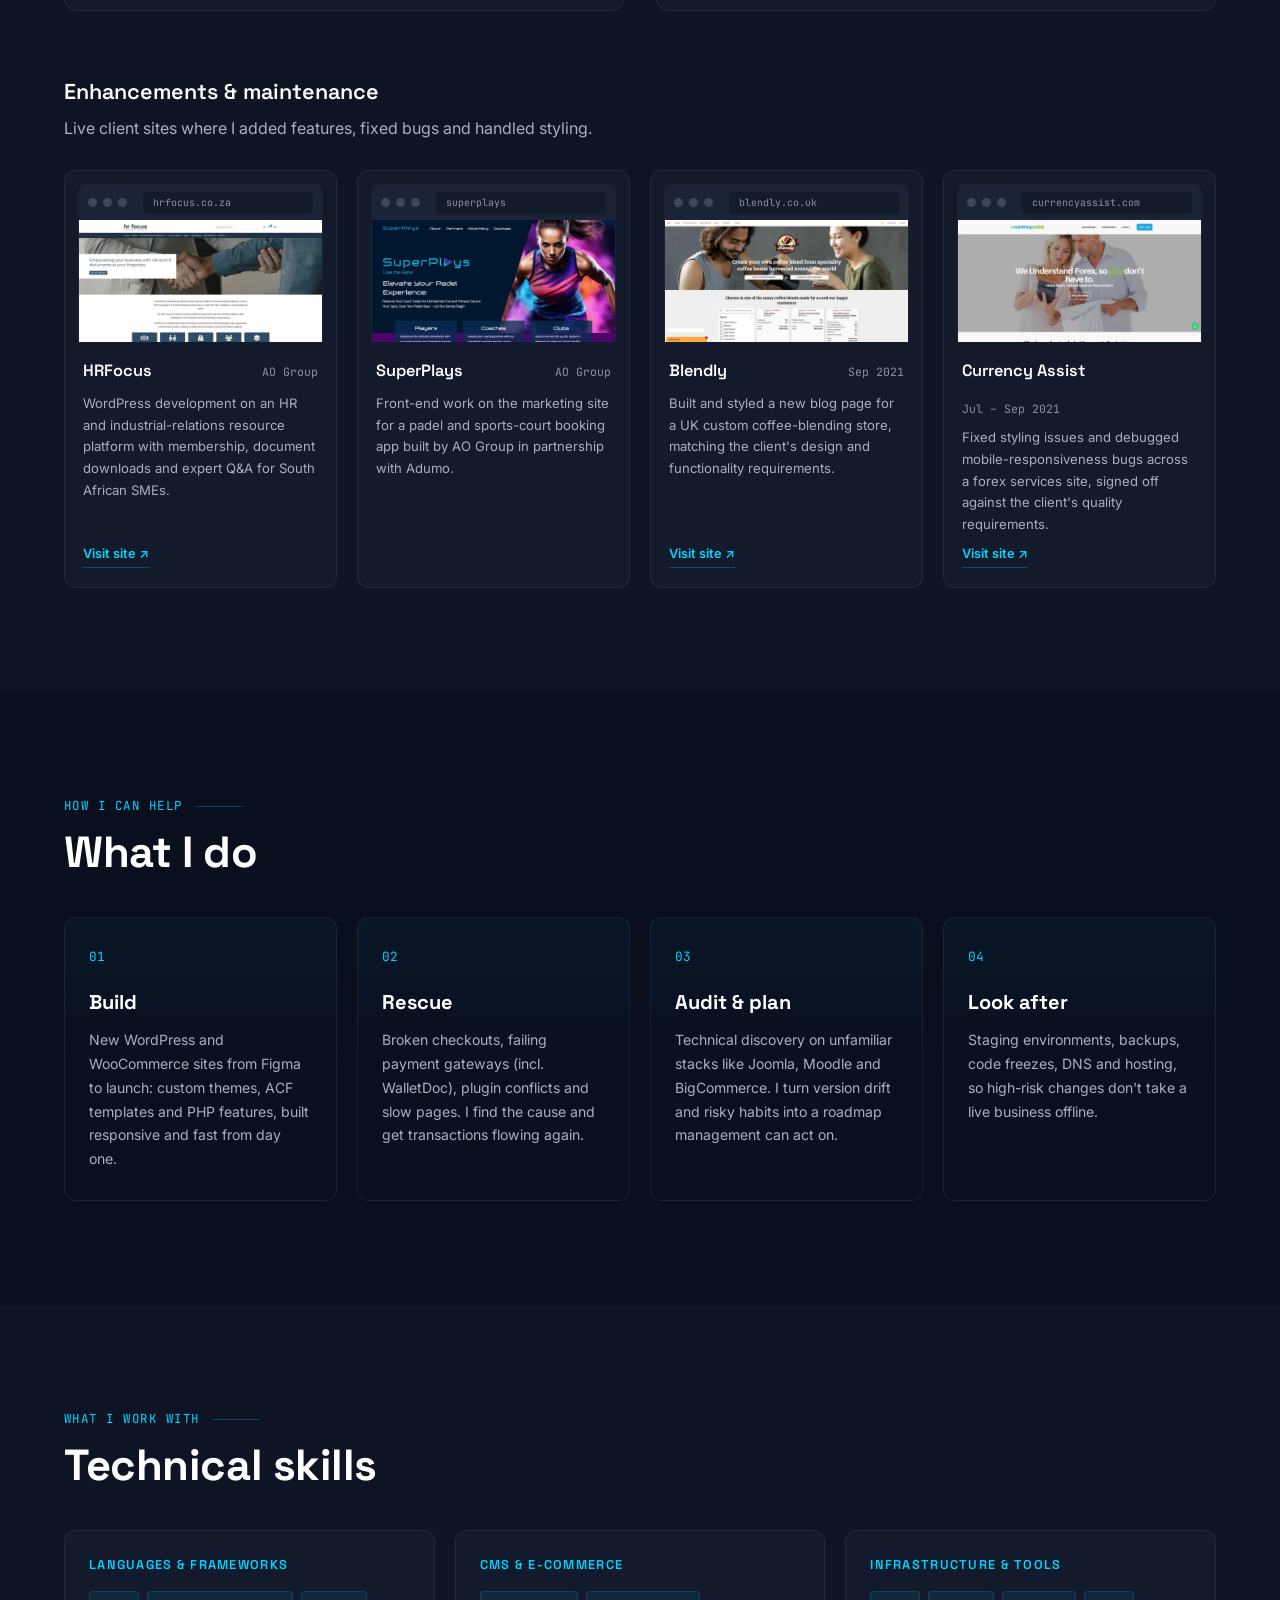
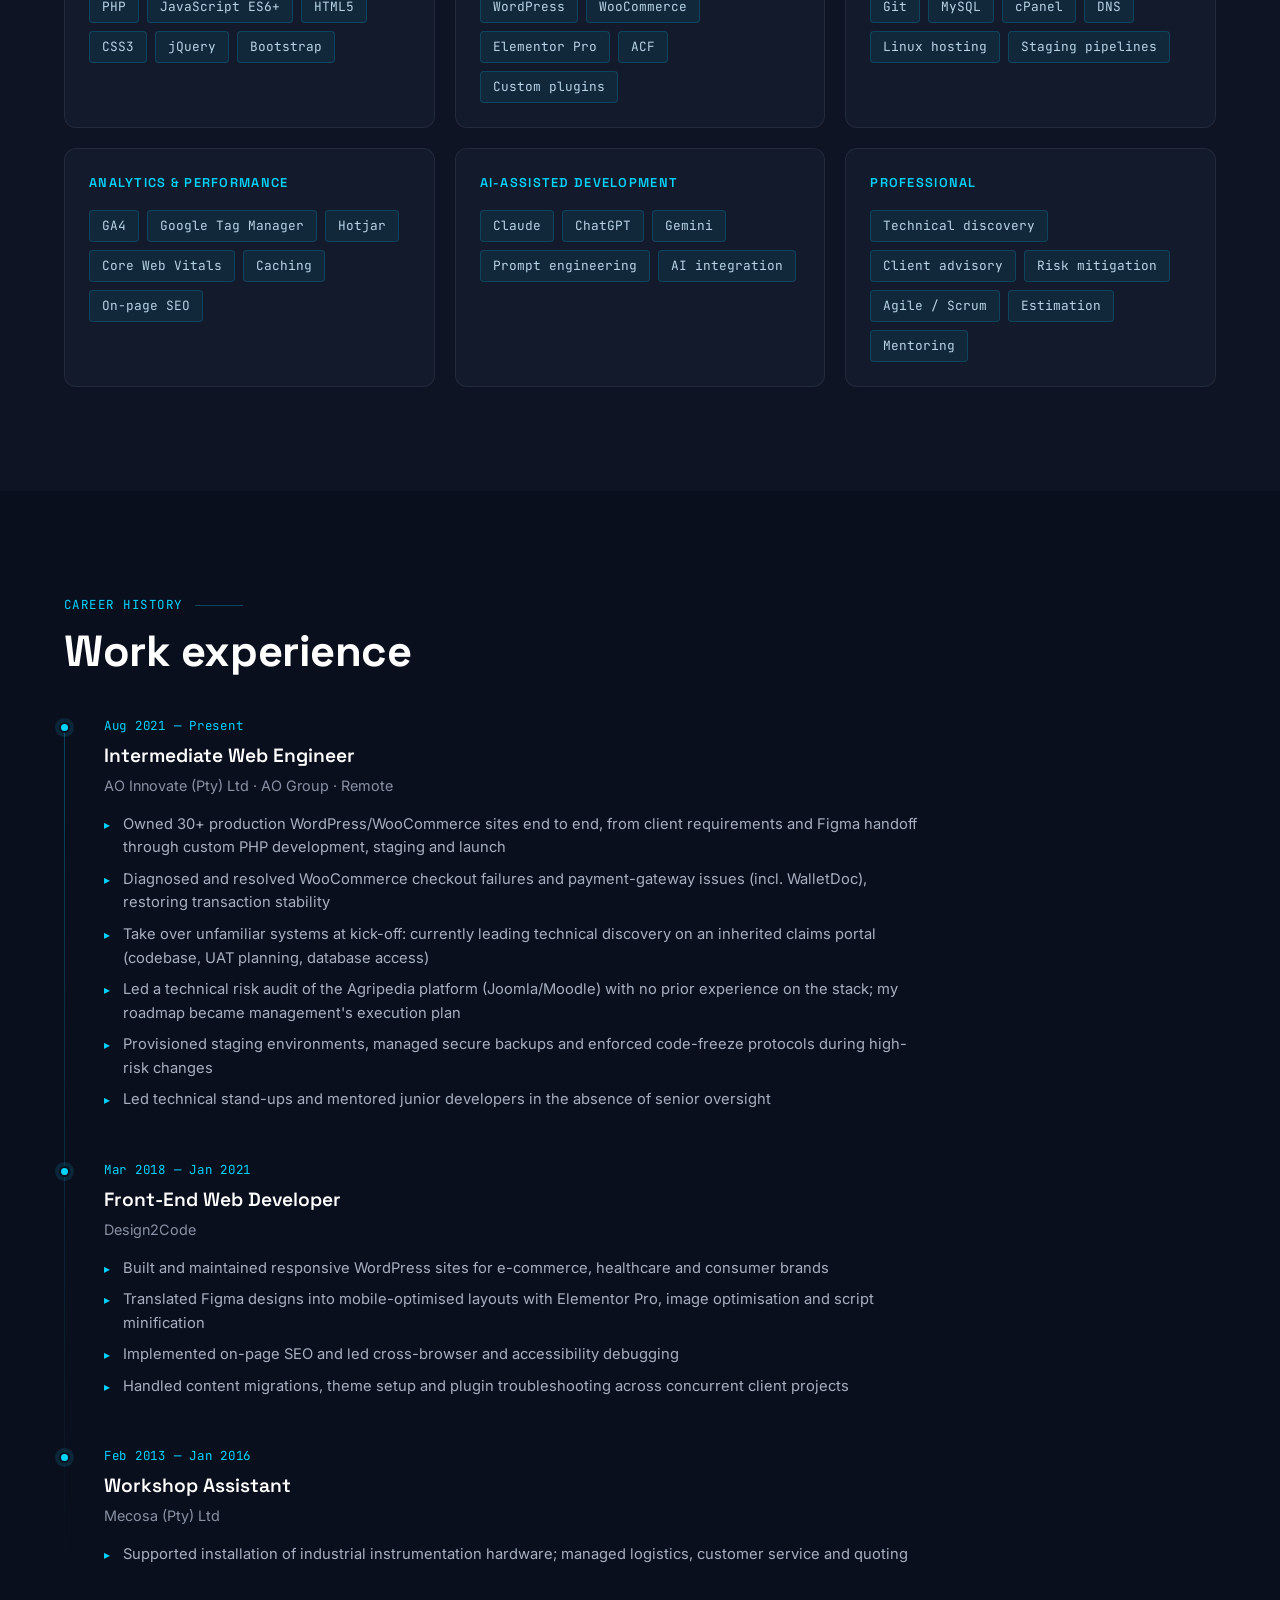
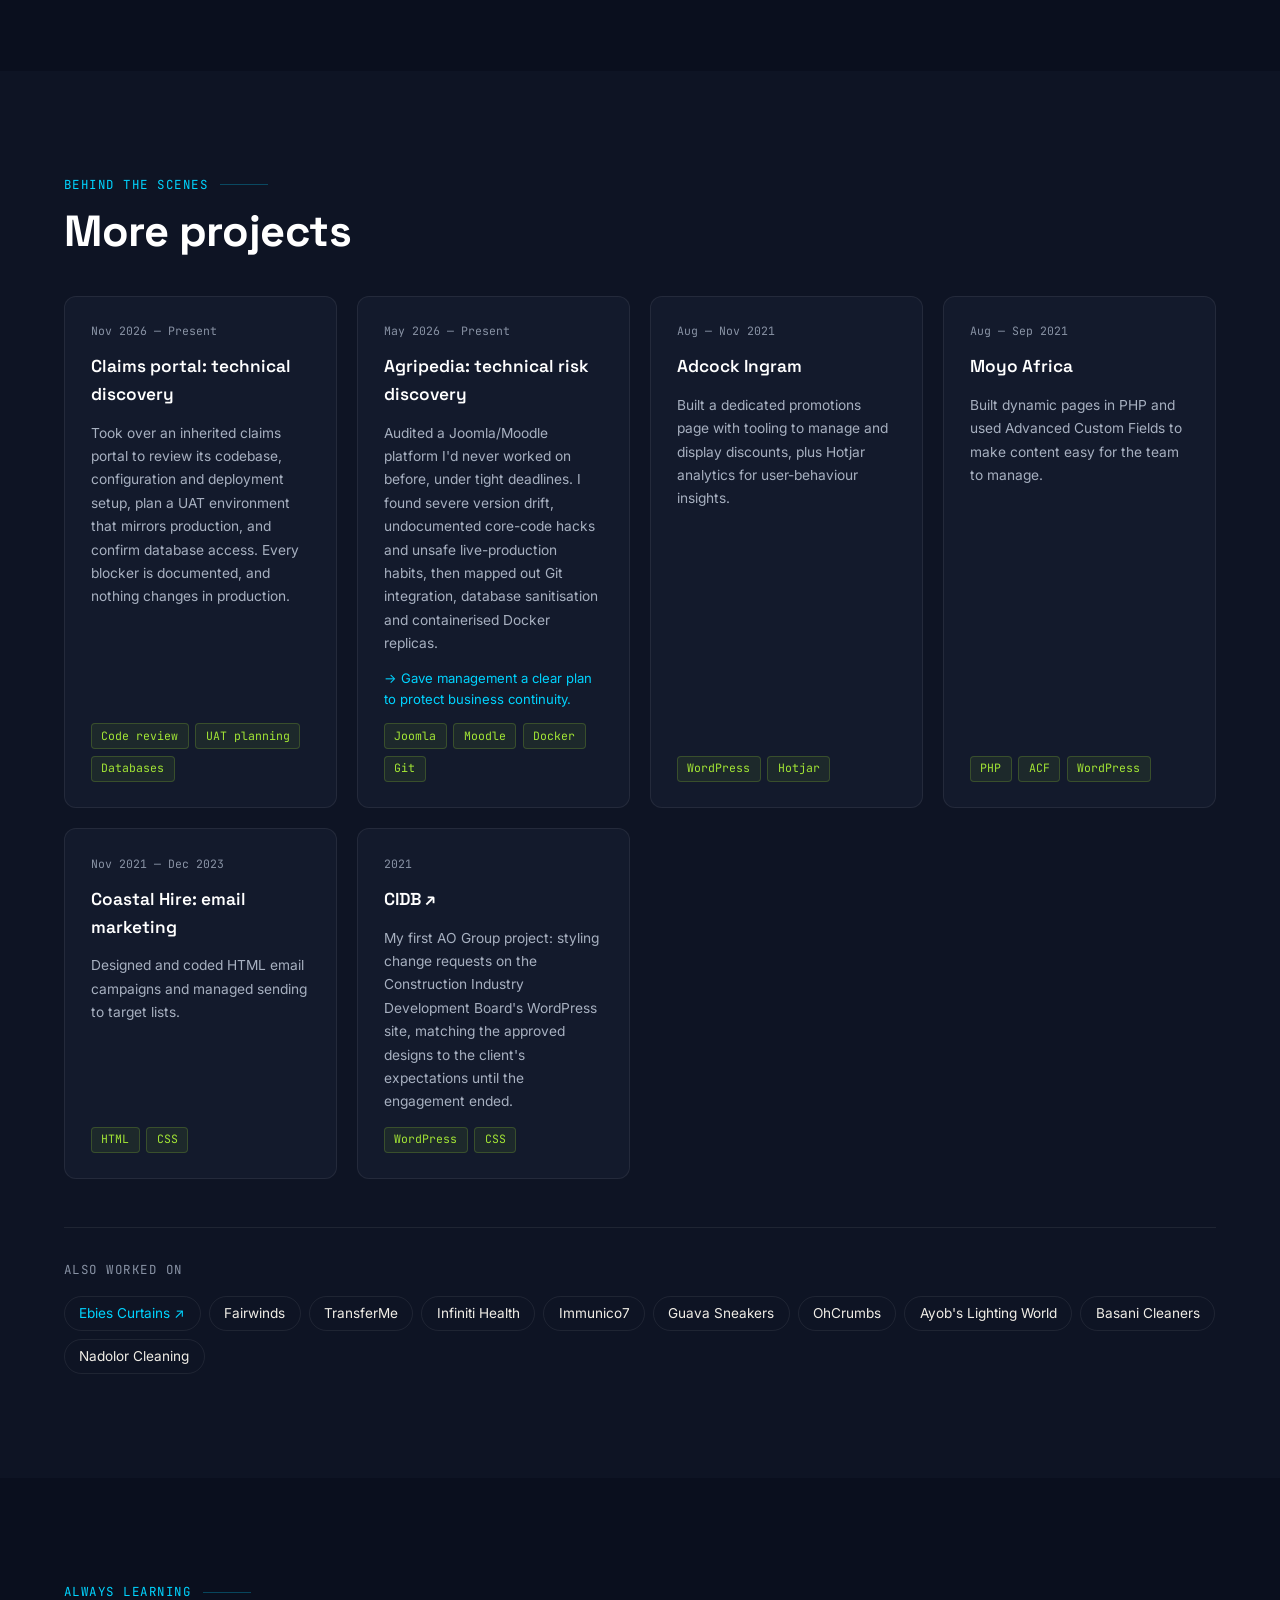
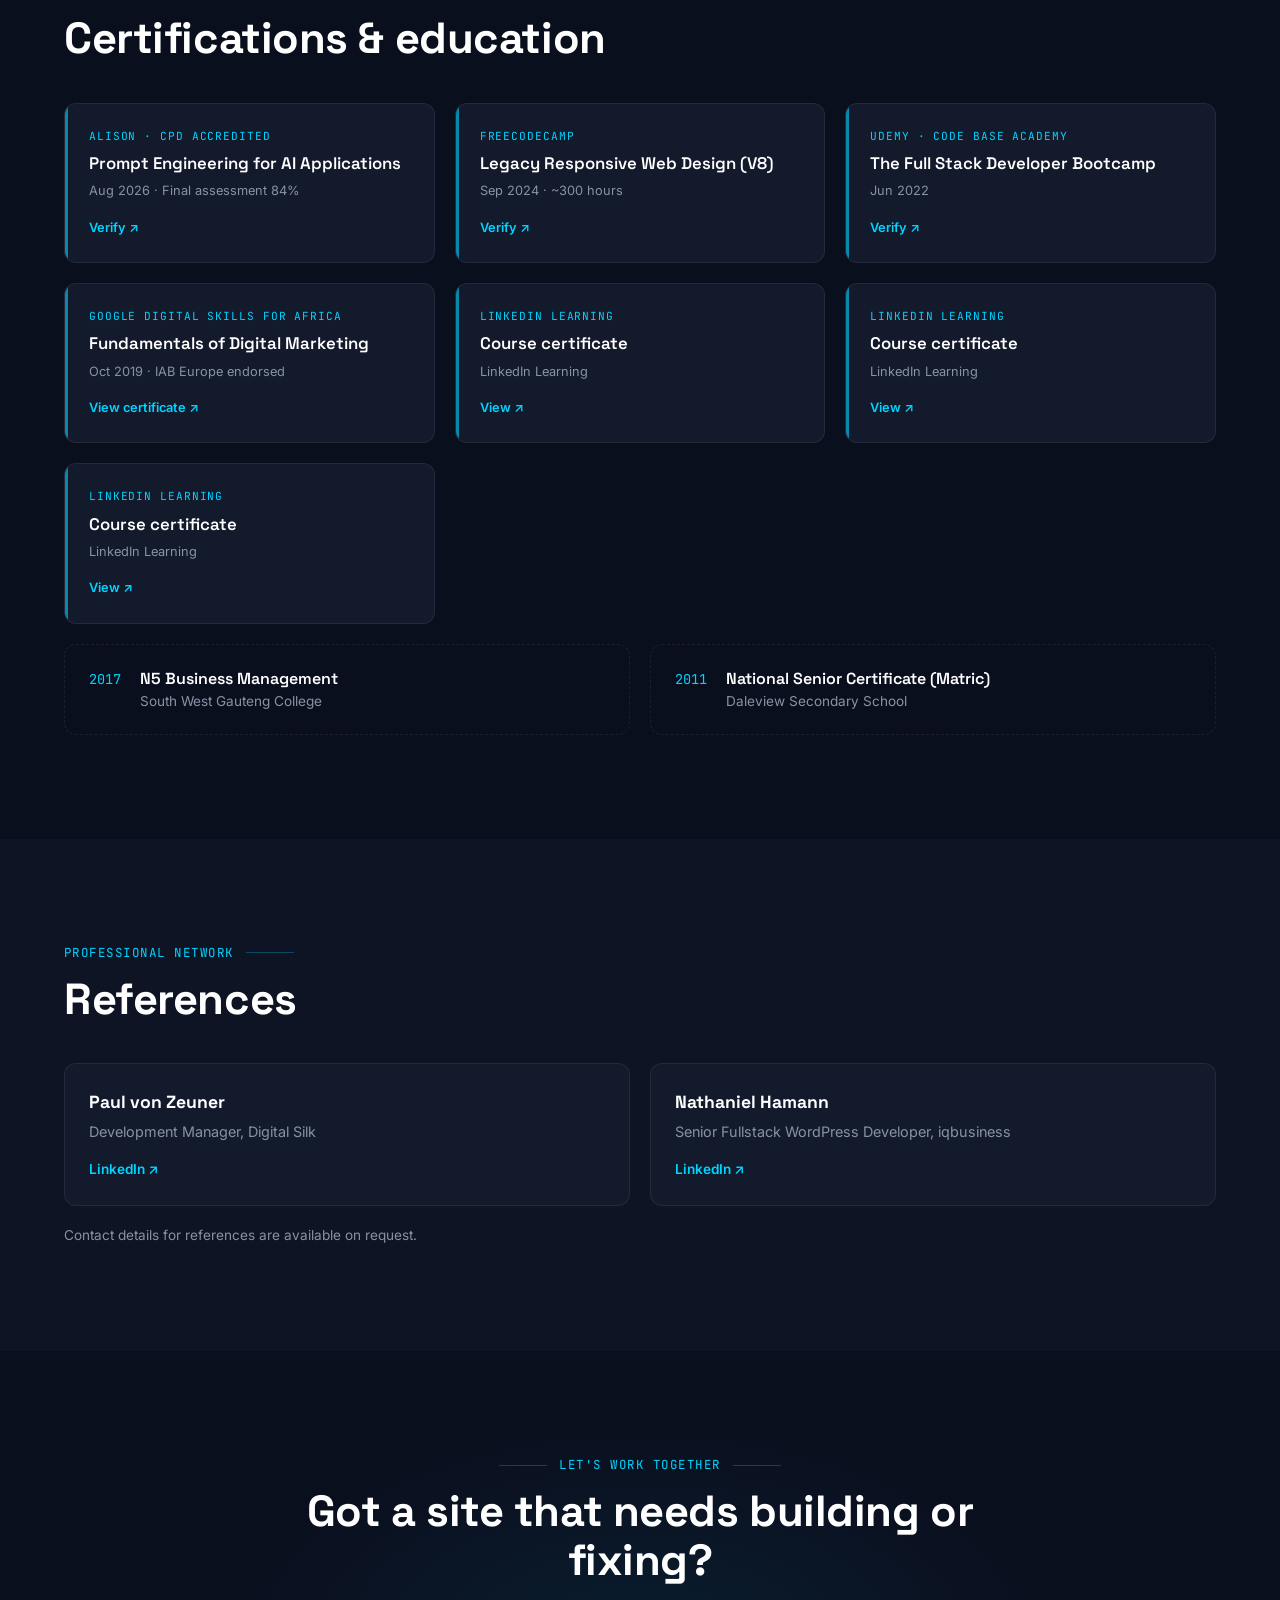
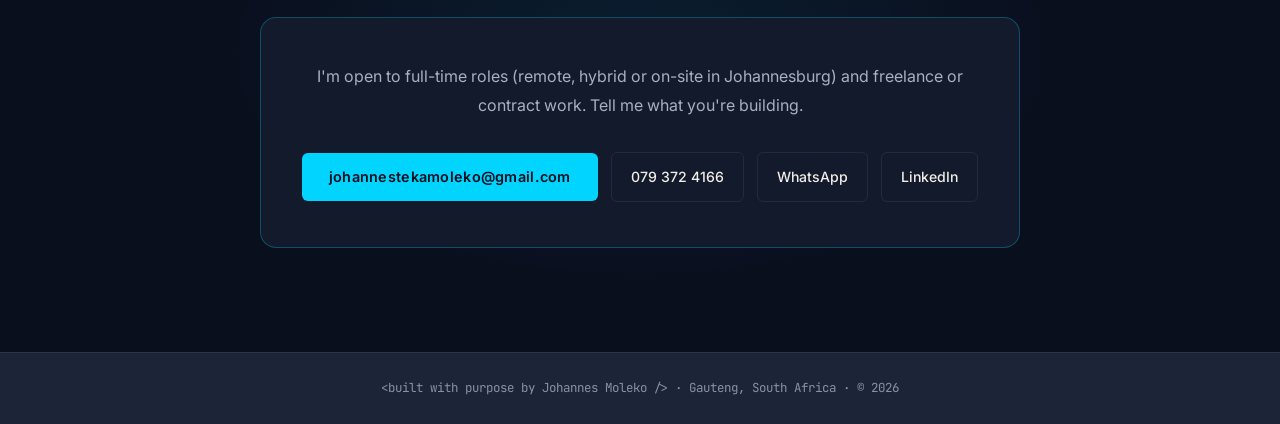
==== commit d7297a35: "Add files via upload" ====
--- a/index.html
+++ b/index.html
@@ -35,11 +35,11 @@
   "@context": "https://schema.org",
   "@type": "Person",
   "name": "Johannes Moleko",
-  "jobTitle": "Software Engineer",
+  "jobTitle": "Intermediate Web Engineer",
   "url": "https://jlmoleko.publicvm.com/",
   "email": "mailto:johannestekamoleko@gmail.com",
   "address": { "@type": "PostalAddress", "addressRegion": "Gauteng", "addressCountry": "ZA" },
-  "worksFor": { "@type": "Organization", "name": "AO Technology Group (Pty) Ltd" },
+  "worksFor": { "@type": "Organization", "name": "AO Innovate (Pty) Ltd (AO Group)" },
   "knowsAbout": ["WordPress", "WooCommerce", "PHP", "JavaScript", "Elementor Pro", "Advanced Custom Fields"],
   "sameAs": [
     "https://www.linkedin.com/in/johannes-moleko/",
@@ -368,8 +368,8 @@
     <ol class="timeline">
       <li class="timeline-item reveal">
         <div class="timeline-period">Aug 2021 — Present</div>
-        <h3 class="timeline-role">Software Engineer</h3>
-        <div class="timeline-company">AO Technology Group (Pty) Ltd · Remote</div>
+        <h3 class="timeline-role">Intermediate Web Engineer</h3>
+        <div class="timeline-company">AO Innovate (Pty) Ltd · AO Group · Remote</div>
         <ul class="timeline-list">
           <li>Owned 30+ production WordPress/WooCommerce sites end to end, from client requirements and Figma handoff through custom PHP development, staging and launch</li>
           <li>Diagnosed and resolved WooCommerce checkout failures and payment-gateway issues (incl. WalletDoc), restoring transaction stability</li>
